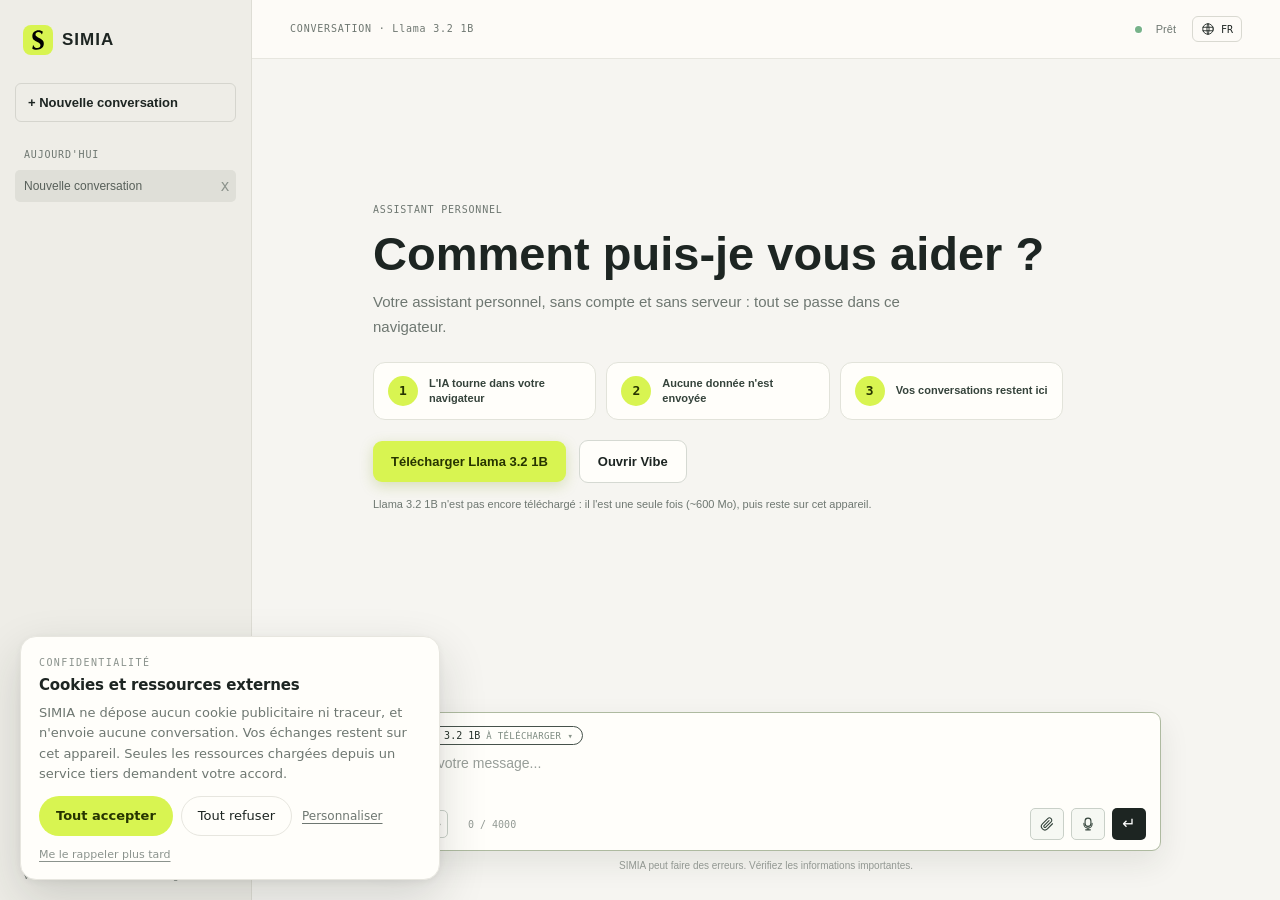
==== web/index.html @ 860f8cea "vibe : valider chaque etape, et un editeur qui remplit son volet - pastille Etapes dans la boite de " ====
<!doctype html>
<html lang="fr">
<head>
  <meta charset="utf-8">
  <meta name="viewport" content="width=device-width, initial-scale=1">
  <meta http-equiv="Content-Security-Policy" content="default-src 'self'; script-src 'self' blob: 'nonce-simiapreview' https://unpkg.com https://esm.run https://cdn.jsdelivr.net 'wasm-unsafe-eval'; style-src 'self' 'unsafe-inline' https://fonts.googleapis.com; font-src https://fonts.gstatic.com; img-src 'self' data: blob:; media-src 'self' blob: https:; connect-src 'self' data: blob: https://unpkg.com https://esm.run https://cdn.jsdelivr.net https://raw.githubusercontent.com https://huggingface.co https://*.huggingface.co https://*.hf.co https://*.xethub.hf.co https://api.github.com; worker-src 'self' blob: https://cdn.jsdelivr.net; object-src 'none'; base-uri 'self'; form-action 'self'">
  <meta name="theme-color" content="#f6f5f1">
  <title>SIMIA — assistant IA local, privé et hors ligne</title>
  <meta name="description" content="SIMIA est un assistant IA local-first : discutez avec de vrais modèles de langage, analysez des documents et générez des images sans compte ni serveur. Fonctionne dans le navigateur et en application de bureau pour Windows, macOS et Linux.">
  <meta name="keywords" content="assistant IA local, IA hors ligne, IA privée, chatbot sans compte, IA dans le navigateur, WebGPU, WebLLM, llama.cpp, stable-diffusion.cpp, génération d'images locale, assistant IA français, SIMIA, Zigmoon">
  <meta name="author" content="Zigmoon">
  <meta name="application-name" content="SIMIA">
  <meta name="robots" content="index, follow, max-image-preview:large, max-snippet:-1">
  <meta name="googlebot" content="index, follow">
  <link rel="canonical" href="https://app.zigmoon.com/SIMIA/app/">
  <link rel="alternate" hreflang="fr" href="https://app.zigmoon.com/SIMIA/app/">
  <link rel="alternate" hreflang="en" href="https://app.zigmoon.com/SIMIA/app/">
  <link rel="alternate" hreflang="es" href="https://app.zigmoon.com/SIMIA/app/">
  <link rel="alternate" hreflang="ja" href="https://app.zigmoon.com/SIMIA/app/">
  <link rel="alternate" hreflang="x-default" href="https://app.zigmoon.com/SIMIA/app/">
  <meta property="og:type" content="website">
  <meta property="og:locale" content="fr_FR">
  <meta property="og:locale:alternate" content="en_US">
  <meta property="og:title" content="SIMIA — assistant IA local, privé et hors ligne">
  <meta property="og:description" content="Discutez avec de vrais modèles de langage, analysez vos documents et générez des images sans compte ni serveur. Dans le navigateur ou en application de bureau Windows, macOS et Linux.">
  <meta property="og:url" content="https://app.zigmoon.com/SIMIA/app/">
  <meta property="og:site_name" content="SIMIA by Zigmoon">
  <meta property="og:image" content="https://app.zigmoon.com/SIMIA/app/icons/icon-512.png">
  <meta property="og:image:type" content="image/png">
  <meta property="og:image:width" content="512">
  <meta property="og:image:height" content="512">
  <meta property="og:image:alt" content="Logo SIMIA, assistant IA local-first">
  <meta name="twitter:card" content="summary">
  <meta name="twitter:image" content="https://app.zigmoon.com/SIMIA/app/icons/icon-512.png">
  <meta name="twitter:title" content="SIMIA — assistant IA local, privé et hors ligne">
  <meta name="twitter:description" content="Assistant IA local-first : conversations, documents et images générées sur votre machine, sans compte ni serveur.">
  <link rel="manifest" href="manifest.webmanifest">
  <link rel="icon" href="icon.svg" type="image/svg+xml">
  <link rel="icon" href="icons/icon-192.png" type="image/png" sizes="192x192">
  <link rel="apple-touch-icon" href="icons/apple-touch-icon-180.png">
  <meta name="apple-mobile-web-app-capable" content="yes">
  <meta name="apple-mobile-web-app-title" content="SIMIA">
  <meta name="apple-mobile-web-app-status-bar-style" content="default">
  <meta name="mobile-web-app-capable" content="yes">
  <link rel="stylesheet" href="styles.css">
  <!-- Polices d'affichage : service tiers, donc derriere le consentement. Sans
       accord, le repli systeme prend le relais et rien ne casse. -->
  <link rel="stylesheet" data-consent-href="https://fonts.googleapis.com/css2?family=DM+Mono:wght@400;500&family=Manrope:wght@400;500;600;700;800&display=swap">
  <link rel="preconnect" data-consent-preconnect="https://fonts.googleapis.com">
  <link rel="preconnect" data-consent-preconnect="https://fonts.gstatic.com">
  <script defer src="cookies.js"></script>
  <!-- Visionneuse de fichiers 3D : chargee uniquement si les ressources
       externes sont acceptees. -->
  <script type="module" data-consent-src="https://unpkg.com/@google/model-viewer/dist/model-viewer.min.js" referrerpolicy="no-referrer"></script>
  <script type="application/ld+json">
  {
    "@context": "https://schema.org",
    "@type": "SoftwareApplication",
    "name": "SIMIA",
    "alternateName": "SIMIA par Zigmoon",
    "url": "https://app.zigmoon.com/SIMIA/app/",
    "applicationCategory": "UtilitiesApplication",
    "applicationSubCategory": "Assistant IA local-first",
    "operatingSystem": ["Web", "Windows 10", "Windows 11", "macOS 12+", "Linux x86_64"],
    "browserRequirements": "Chrome ou Edge avec WebGPU pour la version web",
    "softwareVersion": "1.0",
    "description": "Assistant IA local-first : les modèles de langage, l'analyse de documents et la génération d'images s'exécutent sur la machine de l'utilisateur, sans compte, sans serveur et sans télémétrie.",
    "inLanguage": ["fr", "en", "es", "ja"],
    "isAccessibleForFree": true,
    "offers": { "@type": "Offer", "price": "0", "priceCurrency": "EUR" },
    "featureList": [
      "Conversations avec des modèles de langage exécutés en local",
      "Analyse de documents PDF, Word, OpenDocument et texte",
      "Génération d'images locale avec Stable Diffusion",
      "Vibe (atelier de code) avec exécution JavaScript et Python",
      "Recherche web assistée et dictée vocale",
      "Export et import des conversations en JSON"
    ],
    "author": { "@type": "Organization", "name": "Zigmoon", "url": "https://zigmoon.com" },
    "publisher": { "@type": "Organization", "name": "Zigmoon", "url": "https://zigmoon.com" },
    "downloadUrl": "https://github.com/zigmoon/SIMIA/releases/latest",
    "sameAs": ["https://github.com/zigmoon/SIMIA"]
  }
  </script>
</head>
<body>
  <noscript>
    <div style="max-width:720px;margin:0 auto;padding:40px 20px;font-family:system-ui,sans-serif;line-height:1.6;color:#1d2522">
      <h1>SIMIA — assistant IA local, privé et hors ligne</h1>
      <p>
        SIMIA est un espace de travail IA <strong>local-first</strong> : les modèles de langage,
        l'analyse de documents et la génération d'images s'exécutent sur votre machine.
        Aucun compte, aucun serveur, aucune télémétrie. JavaScript est nécessaire pour
        utiliser l'application.
      </p>
      <h2>Ce que SIMIA sait faire</h2>
      <ul>
        <li>Conversations avec des modèles de langage exécutés en local</li>
        <li>Analyse de documents PDF, Word, OpenDocument, CSV et texte</li>
        <li>Génération d'images locale avec Stable Diffusion</li>
        <li>Vibe, l'atelier de code, avec exécution JavaScript et Python</li>
        <li>Recherche web assistée et dictée vocale</li>
        <li>Export et import des conversations au format JSON</li>
      </ul>
      <h2>Deux versions</h2>
      <ul>
        <li><strong>Version web</strong> : dans le navigateur (Chrome ou Edge avec WebGPU), modèles jusqu'à 1,9 Go.</li>
        <li><strong>Version desktop</strong> : Windows, macOS et Linux, catalogue complet jusqu'à 9,7 Go et génération d'images 1024 px.</li>
      </ul>
      <p>
        <a href="https://app.zigmoon.com/SIMIA/">Télécharger l'application de bureau</a> ·
        <a href="https://github.com/zigmoon/SIMIA">Code source sur GitHub</a> ·
        <a href="https://github.com/zigmoon/SIMIA/releases">Versions publiées</a>
      </p>
    </div>
  </noscript>
  <div class="app-shell">
    <aside class="sidebar" aria-label="Navigation principale">
      <div class="brand"><span class="brand-mark"><img src="simia-logo.svg" alt=""></span><span>SIMIA</span></div>
      <button class="new-chat" id="new-chat" type="button" data-i18n="newChat">+ Nouvelle conversation</button>
      <button class="install-app" id="install-app" type="button" hidden>
        <svg viewBox="0 0 24 24" aria-hidden="true" focusable="false" fill="none" stroke="currentColor" stroke-width="2" stroke-linecap="round" stroke-linejoin="round"><path d="M12 4v10"/><path d="m8 11 4 4 4-4"/><path d="M5 19h14"/></svg>
        <span id="install-app-label">Installer SIMIA</span>
      </button>
      <nav class="history" aria-label="Conversations">
        <p class="section-label" data-i18n="today">TODAY</p>
        <div id="conversation-list"></div>
      </nav>
      <div class="sidebar-bottom">
        <div class="sidebar-actions">
          <button class="settings-button" id="sidebar-code" type="button" title="Vibe — votre atelier de code : écrire, exécuter et prévisualiser">Vibe</button>
          <button class="settings-button" id="info-toggle" type="button">Information</button>
          <button class="settings-button" id="export-toggle" type="button">Exporter / Importer</button>
          <button class="settings-button" id="purge-toggle" type="button">Purger</button>
          <button class="settings-button" id="settings-toggle" type="button" data-i18n="settings">Paramètres</button>
        </div>
        <div class="privacy-links"><button class="legal-sidebar" id="legal-toggle" type="button">Mentions légales et confidentialité</button><button class="legal-sidebar" type="button" data-zigmoon-cookies-open>Cookies</button></div>
        <p class="local-note" data-i18n="localNote">Vos données restent dans ce navigateur.</p>
      </div>
    </aside>

    <main class="workspace">
      <header class="topbar">
        <div class="topbar-context">
          <button class="back-button" id="home-button" type="button" aria-label="Back to home" title="Back to home" hidden>&larr;</button>
          <p class="eyebrow" id="mode-label">ASSISTANT HORS LIGNE</p>
          <button class="engine-chip" id="image-engine" type="button" hidden></button>
        </div>
        <div class="top-actions">
          <div class="code-mode-switch" id="code-mode-switch" role="tablist" aria-label="Vibe et conversation" hidden>
            <button type="button" role="tab" data-code-focus="code" aria-selected="true">Code</button>
            <button type="button" role="tab" data-code-focus="chat" aria-selected="false">Chat</button>
          </div>
          <span class="status" id="engine-status"><i></i> Prêt</span>
          <div class="app-menu-wrap" id="app-menu-wrap">
            <button class="app-menu-button" id="app-menu-toggle" type="button" aria-haspopup="menu" aria-expanded="false" aria-label="Menu">
              <svg class="app-menu-icon" viewBox="0 0 24 24" aria-hidden="true" focusable="false"><path d="M4 7h16M4 12h16M4 17h16"></path></svg>
            </button>
            <div class="app-menu" id="app-menu" role="menu" hidden>
              <button type="button" role="menuitem" id="app-menu-code">Vibe</button>
              <button type="button" role="menuitem" id="app-menu-settings">Paramètres</button>
        <button type="button" role="menuitem" id="app-menu-install" hidden>Installer SIMIA</button>
              <button type="button" role="menuitem" id="app-menu-info">Information</button>
              <button type="button" role="menuitem" id="app-menu-export">Exporter / Importer</button>
              <button type="button" role="menuitem" id="app-menu-legal">Mentions légales et confidentialité</button>
              <button type="button" role="menuitem" id="app-menu-purge" class="app-menu-danger">Purger</button>
            </div>
          </div>
          <div class="language-menu-wrap" id="language-menu-wrap">
            <button class="language-button" id="language-toggle" type="button" aria-haspopup="menu" aria-expanded="false" aria-label="Changer de langue">
              <svg class="language-globe" viewBox="0 0 24 24" aria-hidden="true" focusable="false"><circle cx="12" cy="12" r="9"></circle><path d="M3.2 9h17.6M3.2 15h17.6"></path><path d="M12 3c2.6 3 2.6 15 0 18M12 3c-2.6 3-2.6 15 0 18"></path></svg>
              <span id="language-current">FR</span>
            </button>
            <div class="language-menu" id="language-menu" role="menu" hidden>
              <button type="button" role="menuitemradio" aria-checked="false" data-language="fr">Français</button>
              <button type="button" role="menuitemradio" aria-checked="false" data-language="en">English</button>
              <button type="button" role="menuitemradio" aria-checked="false" data-language="es">Español</button>
              <button type="button" role="menuitemradio" aria-checked="false" data-language="ja">日本語</button>
            </div>
          </div>
        </div>
      </header>

            <section class="code-pane" id="code-pane" aria-label="Vibe">
        <div class="code-pane-head">
          <button type="button" class="code-tool" id="code-tree-toggle" aria-pressed="true" aria-label="Arborescence du projet" title="Arborescence du projet"><svg viewBox="0 0 24 24" aria-hidden="true" focusable="false"><path d="M4 6h6M4 12h10M4 18h7"/></svg></button>
          <div class="code-tabs" id="code-tabs" role="tablist" aria-label="Fichiers ouverts"></div>
          <div class="code-pane-tools">
            <button type="button" class="code-tool" id="code-quick-open" aria-label="Rechercher un fichier" title="Rechercher un fichier (Ctrl+P)"><svg viewBox="0 0 24 24" aria-hidden="true" focusable="false"><circle cx="11" cy="11" r="6.2"/><path d="m15.6 15.6 3.9 3.9"/></svg></button>
            <button type="button" class="code-tool" id="code-import-files" aria-label="Importer des fichiers" title="Importer des fichiers"><svg viewBox="0 0 24 24" aria-hidden="true" focusable="false"><path d="M12 3v10"/><path d="m8 9 4 4 4-4"/><path d="M4 17v2a1 1 0 0 0 1 1h14a1 1 0 0 0 1-1v-2"/></svg></button>
            <button type="button" class="code-tool" id="code-open-folder" aria-label="Importer un dossier complet" title="Importer un dossier complet"><svg viewBox="0 0 24 24" aria-hidden="true" focusable="false"><path d="M3 7.5A1.5 1.5 0 0 1 4.5 6h4l2 2h9A1.5 1.5 0 0 1 21 9.5v8A1.5 1.5 0 0 1 19.5 19h-15A1.5 1.5 0 0 1 3 17.5Z"/><path d="M12 11v5"/><path d="M9.5 13.5h5"/></svg></button>
            <button type="button" class="code-tool" id="code-export" aria-label="Exporter le projet (ZIP)" title="Exporter le projet (ZIP)"><svg viewBox="0 0 24 24" aria-hidden="true" focusable="false"><path d="M12 15V4"/><path d="m8 8 4-4 4 4"/><path d="M4 15v4a1 1 0 0 0 1 1h14a1 1 0 0 0 1-1v-4"/></svg></button>
            <div class="code-new-wrap" id="code-new-wrap">
              <button type="button" class="code-tool" id="code-new" aria-haspopup="menu" aria-expanded="false" aria-label="Nouveau fichier" title="Nouveau fichier">+</button>
              <div class="code-new-menu" id="code-new-menu" role="menu" hidden>
                <button type="button" role="menuitem" data-code-new="javascript">JavaScript</button>
                <button type="button" role="menuitem" data-code-new="python">Python</button>
                <button type="button" role="menuitem" data-code-new="html">HTML</button>
                <button type="button" role="menuitem" data-code-new="css">CSS</button>
                <button type="button" role="menuitem" data-code-new="json">JSON</button>
                <button type="button" role="menuitem" data-code-new="markdown">Markdown</button>
                <button type="button" role="menuitem" data-code-new="text">Texte</button>
              </div>
            </div>
            <button type="button" class="code-tool" id="code-preview-toggle" aria-label="Aperçu du fichier" title="Aperçu du fichier" aria-pressed="false"><svg viewBox="0 0 24 24" aria-hidden="true" focusable="false"><rect x="4" y="5" width="16" height="14" rx="1.6"/><path d="M10 9.4 15 12l-5 2.6Z" fill="currentColor" stroke="none"/></svg></button>
            <button type="button" class="code-tool code-tool-close" id="code-close" aria-label="Fermer Vibe" title="Fermer Vibe">✕</button>
          </div>
        </div>
        <div class="code-body" id="code-body" data-tree="shown">
          <aside class="code-tree" id="code-tree" aria-label="Fichiers du projet">
            <div class="code-tree-head">
              <span class="code-tree-title" id="code-tree-title">PROJET</span>
              <span class="code-tree-count" id="code-tree-count">0</span>
              <span class="code-tree-actions">
                <button type="button" id="code-tree-new-file" aria-label="Nouveau fichier" title="Nouveau fichier"><svg viewBox="0 0 24 24" aria-hidden="true" focusable="false"><path d="M12 5v14M5 12h14"/></svg></button>
                <button type="button" id="code-tree-new-folder" aria-label="Nouveau dossier" title="Nouveau dossier"><svg viewBox="0 0 24 24" aria-hidden="true" focusable="false"><path d="M3 7.5A1.5 1.5 0 0 1 4.5 6h4l2 2h9A1.5 1.5 0 0 1 21 9.5v8A1.5 1.5 0 0 1 19.5 19h-15A1.5 1.5 0 0 1 3 17.5Z"/><path d="M12 11v5M9.5 13.5h5"/></svg></button>
                <button type="button" id="code-tree-clear" aria-label="Vider le projet" title="Vider le projet" hidden><svg viewBox="0 0 24 24" aria-hidden="true" focusable="false"><path d="M4 7h16"/><path d="M9.5 7V5.4A1.4 1.4 0 0 1 10.9 4h2.2A1.4 1.4 0 0 1 14.5 5.4V7"/><path d="M6.4 7l.8 11.6A1.5 1.5 0 0 0 8.7 20h6.6a1.5 1.5 0 0 0 1.5-1.4L17.6 7"/><path d="M10.4 11v5M13.6 11v5"/></svg></button>
              </span>
            </div>
            <div class="code-tree-list" id="code-tree-list" role="tree"></div>
            <div class="code-tree-foot">
              <button type="button" class="code-write-back" id="code-write-back" hidden>Enregistrer sur le disque</button>
            </div>
          </aside>
          <div class="code-main">
            <div class="code-editor-wrap">
              <div class="code-gutter" id="code-gutter" aria-hidden="true">1</div>
              <div class="code-editor">
                <pre class="code-highlight" id="code-highlight" aria-hidden="true"></pre>
                <textarea class="code-input" id="code-input" spellcheck="false" autocapitalize="off" autocomplete="off" autocorrect="off" wrap="off" aria-label="Éditeur de code"></textarea>
                <div class="code-binary" id="code-binary" hidden></div>
              </div>
            </div>
            <div class="code-preview" id="code-preview" hidden>
              <div class="code-preview-head">
                <span class="code-preview-title" id="code-preview-title">Aperçu</span>
                <div class="code-preview-tools">
                  <span class="code-preview-widths">
                    <button type="button" data-preview-width="full" aria-pressed="true" title="Pleine largeur"><svg viewBox="0 0 24 24" aria-hidden="true" focusable="false"><rect x="3" y="6" width="18" height="12" rx="1.6"/></svg></button>
                    <button type="button" data-preview-width="tablet" aria-pressed="false" title="Tablette"><svg viewBox="0 0 24 24" aria-hidden="true" focusable="false"><rect x="6" y="4" width="12" height="16" rx="1.6"/></svg></button>
                    <button type="button" data-preview-width="phone" aria-pressed="false" title="Téléphone"><svg viewBox="0 0 24 24" aria-hidden="true" focusable="false"><rect x="8" y="3" width="8" height="18" rx="1.8"/></svg></button>
                  </span>
                  <button type="button" id="code-preview-refresh" title="Recharger l'aperçu" aria-label="Recharger l'aperçu">↻</button>
                  <button type="button" id="code-preview-open" title="Ouvrir dans un onglet" aria-label="Ouvrir dans un onglet">↗</button>
                  <button type="button" id="code-preview-close" title="Fermer l'aperçu" aria-label="Fermer l'aperçu">✕</button>
                </div>
              </div>
              <div class="code-preview-stage" id="code-preview-stage" data-width="full">
                <iframe id="code-preview-frame" sandbox="allow-scripts allow-forms allow-modals allow-popups" title="Aperçu du fichier"></iframe>
              </div>
              <div class="code-preview-log-wrap" id="code-preview-log-wrap" hidden>
                <div class="code-preview-log-head"><span>Console</span><button type="button" id="code-preview-log-clear">Effacer</button></div>
                <pre id="code-preview-log"></pre>
              </div>
              <p class="code-preview-note" id="code-preview-note"></p>
            </div>
            <div class="code-quick" id="code-quick" hidden>
              <div class="code-quick-box" role="dialog" aria-label="Rechercher un fichier">
                <input id="code-quick-input" type="text" autocomplete="off" spellcheck="false" placeholder="Rechercher un fichier…" aria-label="Rechercher un fichier">
                <div class="code-quick-list" id="code-quick-list" role="listbox"></div>
              </div>
            </div>
          </div>
        </div>
        <input id="code-file-input" type="file" multiple hidden accept=".js,.mjs,.cjs,.jsx,.ts,.tsx,.py,.html,.htm,.css,.scss,.less,.sass,.json,.md,.markdown,.txt,.sql,.sh,.bash,.ps1,.yml,.yaml,.xml,.svg,.vue,.svelte,.astro,.toml,.env,.zip,.png,.jpg,.jpeg,.gif,.webp,.avif,.ico,.woff,.woff2,.ttf,.otf,.mp4,.webm,.mp3,.wav,.pdf,text/*,application/json,image/*">
        <input id="code-folder-input" type="file" webkitdirectory directory multiple hidden>
        <div class="code-output" id="code-output" hidden>
          <div class="code-output-head">
            <span class="code-output-title" id="code-output-title">Sortie</span>
            <div class="code-output-tools">
              <span class="code-output-state" id="code-output-state" role="status" aria-live="polite"></span>
              <button type="button" class="code-output-clear" id="code-output-chat" hidden>Envoyer au chat</button>
              <button type="button" class="code-output-clear" id="code-output-stop" hidden>Arrêter</button>
              <button type="button" class="code-output-clear" id="code-output-clear">Effacer</button>
            </div>
          </div>
          <pre class="code-output-body" id="code-output-body"></pre>
        </div>
        <div class="code-pane-foot">
          <div class="code-model-hint" id="code-model-hint" hidden>
            <span id="code-model-hint-text"></span>
            <button type="button" id="code-model-hint-action"></button>
          </div>
          <div class="code-actions-bar">
            <button type="button" class="code-action" data-code-action="run" id="code-run">▶ Exécuter</button>
            <button type="button" class="code-action" data-code-action="explain">Expliquer</button>
            <button type="button" class="code-action" data-code-action="fix">Corriger</button>
            <button type="button" class="code-action" data-code-action="improve">Optimiser</button>
            <button type="button" class="code-action" data-code-action="tests">Tests</button>
          </div>
          <div class="code-foot-right">
            <span class="code-save-state" id="code-save-state"></span>
            <select class="code-lang" id="code-lang" aria-label="Type de fichier"></select>
            <span class="code-meta" id="code-meta" aria-live="polite"></span>
          </div>
        </div>
      </section>
      <div class="workspace-split" id="workspace-split" role="separator" aria-orientation="vertical" aria-label="Ajuster la largeur du code et de la conversation" title="Glissez pour ajuster · double-clic pour réinitialiser" tabindex="0" hidden></div>
      <section class="chat" id="chat" aria-live="polite">
        <div class="welcome" id="welcome">
          <p class="eyebrow" data-i18n="personalAssistant">ASSISTANT PERSONNEL</p>
          <h2 id="welcome-title">Comment puis-je vous aider&nbsp;?</h2>
          <p id="welcome-copy">Votre assistant personnel, sans compte et sans serveur : tout se passe dans ce navigateur.</p>
          <ol class="welcome-steps" aria-label="Les trois points clés de SIMIA">
            <li><b>1</b><span>L'IA tourne dans votre navigateur</span></li>
            <li><b>2</b><span>Aucune donnée n'est envoyée</span></li>
            <li><b>3</b><span>Vos conversations restent ici</span></li>
          </ol>
          <div class="welcome-start">
            <button class="home-model-button" id="home-model-button" type="button">Choisir un modèle pour commencer</button>
            <button class="home-model-button secondary" id="home-code-button" type="button">Ouvrir Vibe</button>
            <p id="welcome-setup">Le modèle se télécharge une fois, puis reste sur cet appareil.</p>
          </div>
        </div>
      </section>

      <section class="composer-wrap">
                <div class="document-tools" id="document-tools" hidden>
          <div class="document-tools-head">
            <p class="document-tools-title" id="document-tools-title">DOCUMENTS</p>
            <span class="document-tools-status" id="document-tools-status" role="status" aria-live="polite"></span>
          </div>
          <div class="document-tools-actions">
            <button type="button" class="document-action" id="document-summary">Résumer les documents</button>
            <button type="button" class="agent-toggle" id="document-semantic" aria-pressed="false">Recherche sémantique</button>
            <button type="button" class="agent-toggle" id="document-export">Texte extrait</button>
          </div>
        </div>
        <form class="composer" id="composer">
          <div class="composer-context" id="composer-context">
            <div class="composer-model-wrap" id="composer-model-wrap">
              <button type="button" class="composer-chip composer-model" id="composer-model" aria-haspopup="menu" aria-expanded="false">
                <span class="composer-model-dot" id="composer-model-dot" aria-hidden="true"></span>
                <span class="composer-model-name" id="composer-model-name">Choisir un modèle</span>
                <span class="composer-model-state" id="composer-model-state"></span>
                <span class="composer-chip-caret" aria-hidden="true">▾</span>
              </button>
              <div class="composer-model-menu" id="composer-model-menu" role="menu" hidden></div>
            </div>
            <div class="composer-code-wrap">
              <button type="button" class="composer-chip composer-code-context" id="composer-code-context" aria-haspopup="menu" aria-expanded="false" hidden>
                <span class="composer-code-glyph" aria-hidden="true">›_</span>
                <span id="composer-code-context-name">fichier actif</span>
                <span class="composer-chip-caret" aria-hidden="true">▾</span>
              </button>
              <div class="composer-code-menu" id="composer-code-menu" role="menu" hidden></div>
            </div>
            <button type="button" class="composer-chip composer-steps" id="composer-steps" aria-pressed="true" hidden>
              <span class="composer-steps-dot" aria-hidden="true"></span>
              <span id="composer-steps-name">Étapes</span>
            </button>
          </div>
          <textarea id="prompt" rows="1" maxlength="4000" placeholder="Écrivez votre message..." aria-label="Votre message"></textarea>
          <input id="attachment-input" type="file" multiple hidden accept=".txt,.md,.markdown,.csv,.tsv,.json,.html,.htm,.css,.js,.mjs,.ts,.py,.xml,.yml,.yaml,.log,.rtf,.pdf,.docx,.xlsx,.xlsm,.pptx,.odt,.ods,.odp,.epub,.tex,.png,.jpg,.jpeg,.webp,.gif,.avif,.webm,.mp4,.glb,text/*,application/json,application/rtf,text/rtf,application/pdf,application/vnd.openxmlformats-officedocument.wordprocessingml.document,application/vnd.openxmlformats-officedocument.spreadsheetml.sheet,application/vnd.openxmlformats-officedocument.presentationml.presentation,application/vnd.oasis.opendocument.text,application/vnd.oasis.opendocument.spreadsheet,application/vnd.oasis.opendocument.presentation,application/epub+zip,image/*,video/*,model/gltf-binary">
          <div class="attachment-tray" id="attachment-tray" aria-live="polite" hidden></div>
          <div class="composer-footer">
            <div class="composer-tools">
              <button type="button" class="icon-button" id="clear-chat" aria-label="Clear conversation" title="Clear conversation"><svg class="icon-cross" viewBox="0 0 24 24" aria-hidden="true" focusable="false"><path d="M7 7l10 10M17 7L7 17"></path></svg></button>
              <button type="button" class="agent-toggle agent-nav-toggle" id="agent-toggle" aria-pressed="false" aria-label="Agent web" title="Agent web"><svg viewBox="0 0 24 24" aria-hidden="true" focusable="false"><circle cx="12" cy="12" r="8.4"></circle><path d="M3.6 12h16.8"></path><path d="M12 3.6c2.5 2.4 3.9 5.2 3.9 8.4s-1.4 6-3.9 8.4c-2.5-2.4-3.9-5.2-3.9-8.4s1.4-6 3.9-8.4Z"></path></svg></button>
              <button type="button" class="agent-toggle image-toggle" id="image-toggle" aria-pressed="false" hidden>Image</button>
              <span class="voice-status" id="voice-status" role="status" aria-live="polite"></span>
              <span id="char-count">0 / 4000</span>
            </div>
            <div class="composer-actions">
              <button type="button" class="voice-button attach-button" id="attach-button" aria-label="Attach files" title="Attach files"><svg viewBox="0 0 24 24" aria-hidden="true" focusable="false"><path d="m21.4 11.6-8.7 8.7a6 6 0 0 1-8.5-8.5l9.1-9.1a4 4 0 0 1 5.7 5.7l-9.2 9.1a2 2 0 0 1-2.8-2.8l8.5-8.5"></path></svg></button>
              <button type="button" class="voice-button" id="voice-toggle" aria-label="Start voice input" title="Start voice input"><svg viewBox="0 0 24 24" aria-hidden="true" focusable="false"><rect x="7" y="2" width="10" height="14" rx="5"></rect><path d="M5 11v1a7 7 0 0 0 14 0v-1M12 19v3M8 22h8"></path></svg></button>
              <button type="submit" class="send-button" id="send-button" aria-label="Envoyer" title="Envoyer"><span class="send-glyph" aria-hidden="true">↵</span></button>
            </div>
          </div>
        </form>
        <p class="disclaimer" id="disclaimer">SIMIA can make mistakes. Verify important information.</p>
      </section>
<div class="settings-backdrop" id="settings-backdrop" hidden></div>
        <div class="settings-panel" id="settings-panel" role="dialog" aria-labelledby="settings-heading" hidden>
          <div class="settings-header">
            <div class="settings-head-text">
              <p class="eyebrow" id="settings-heading">PARAMÈTRES</p>
              <p class="settings-sub" id="settings-sub">Réglages conservés sur cet appareil.</p>
            </div>
            <button class="icon-button" id="settings-close" type="button" aria-label="Fermer les paramètres" title="Fermer les paramètres"><svg class="icon-cross" viewBox="0 0 24 24" aria-hidden="true" focusable="false"><path d="M7 7l10 10M17 7L7 17"></path></svg></button>
          </div>

          <div class="settings-tabs" id="settings-tabs" role="tablist" aria-label="Sections des paramètres">
            <button class="settings-tab is-active" id="settings-sec-model" type="button" role="tab" aria-controls="settings-panel-model" aria-selected="true" data-settings-tab="model">Modèle</button>
            <button class="settings-tab" id="settings-sec-reply" type="button" role="tab" aria-controls="settings-panel-reply" aria-selected="false" tabindex="-1" data-settings-tab="reply">Réponses</button>
            <button class="settings-tab" id="settings-sec-composer" type="button" role="tab" aria-controls="settings-panel-composer" aria-selected="false" tabindex="-1" data-settings-tab="composer">Saisie</button>
            <button class="settings-tab" id="settings-sec-code" type="button" role="tab" aria-controls="settings-panel-code" aria-selected="false" tabindex="-1" data-settings-tab="code">Vibe</button>
            <button class="settings-tab" id="settings-sec-data" type="button" role="tab" aria-controls="settings-panel-data" aria-selected="false" tabindex="-1" data-settings-tab="data">Historique et données</button>
          </div>

          <div class="settings-body">
            <section class="settings-section" id="settings-panel-model" role="tabpanel" aria-labelledby="settings-sec-model" data-settings-panel="model">
              <div class="setting-row setting-row-stack">
                <div class="setting-text">
                  <span class="setting-name" data-i18n="chooseModel">Modèle de langage</span>
                  <span class="setting-hint" id="settings-model-hint">Celui qui répond dans cette conversation.</span>
                </div>
                <button class="model-picker" id="model-picker" type="button" aria-haspopup="dialog">
                  <span id="model-picker-name">Llama 3.2 1B</span><span id="model-picker-meta">Généraliste · ~600 MB</span>
                </button>
                <select id="model-select" aria-label="Choisir un modèle local" hidden></select>
                <p class="setting-note" id="model-info">A compact model recommended to get started.</p>
              </div>
              <div class="setting-row">
                <div class="setting-text">
                  <span class="setting-name" id="auto-load-model-label">Charger le modèle au lancement</span>
                  <span class="setting-hint" id="settings-autoload-hint">Le modèle en cache est chargé dès l'ouverture, sans clic.</span>
                </div>
                <label class="switch"><input id="auto-load-model" type="checkbox"><span class="switch-track" aria-hidden="true"></span></label>
              </div>
              <div class="setting-row">
                <div class="setting-text">
                  <span class="setting-name" id="webllm-toggle-label">État du modèle</span>
                  <span class="setting-hint" id="settings-webllm-hint">Télécharge ou active le modèle sélectionné.</span>
                </div>
                <button id="webllm-toggle" type="button">Download model</button>
              </div>
              <div class="setting-row setting-row-stack">
                <div class="setting-text">
                  <span class="setting-name" id="assistant-name">Mon assistant</span>
                  <span class="setting-hint" id="settings-assistant-hint">Un nom et des consignes permanentes ajoutés à un modèle existant. Aucun entraînement, aucun téléchargement : vos consignes partent devant chaque conversation.</span>
                </div>
                <div class="setting-inline">
                  <span class="setting-badge" id="settings-assistant-state" hidden></span>
                  <button class="secondary-button" id="my-model-settings-toggle" type="button">Configurer</button>
                </div>
              </div>
              <div class="setting-row setting-row-stack" id="setting-image" hidden>
                <div class="setting-text">
                  <span class="setting-name" id="setting-image-label">Modèle d'image</span>
                  <span class="setting-hint" id="image-info">Génération d'images locale.</span>
                </div>
                <button class="model-picker" id="image-picker" type="button" aria-haspopup="dialog">
                  <span id="image-picker-name">SD-Turbo</span><span id="image-picker-meta">512 px · 4 pas</span>
                </button>
              </div>
              <p class="setting-note" id="download-info">The first download can take a few minutes. The model stays cached on this device.</p>
            </section>

            <section class="settings-section" id="settings-panel-reply" role="tabpanel" aria-labelledby="settings-sec-reply" data-settings-panel="reply" hidden>
              <div class="setting-row">
                <div class="setting-text">
                  <span class="setting-name" id="settings-stream-name">Écrire au fil de l'eau</span>
                  <span class="setting-hint" id="settings-stream-hint">Le texte apparaît pendant la génération. Coupé, la réponse arrive d'un bloc à la fin.</span>
                </div>
                <label class="switch"><input id="setting-stream" type="checkbox" checked><span class="switch-track" aria-hidden="true"></span></label>
              </div>
              <div class="setting-row">
                <div class="setting-text">
                  <span class="setting-name" id="settings-length-name">Longueur des réponses</span>
                  <span class="setting-hint" id="settings-length-hint">Une réponse courte évite les développements inutiles.</span>
                </div>
                <select id="setting-length" aria-labelledby="settings-length-name">
                  <option value="short">Courte</option>
                  <option value="normal" selected>Normale</option>
                  <option value="long">Longue</option>
                </select>
              </div>
              <div class="setting-row setting-row-stack">
                <div class="setting-text">
                  <span class="setting-name" id="settings-temp-name">Créativité <span class="setting-value" id="setting-temp-value">0,7</span></span>
                  <span class="setting-hint" id="settings-temp-hint">Basse, les réponses restent factuelles ; haute, elles sont plus variées.</span>
                </div>
                <input class="setting-range" id="setting-temperature" type="range" min="0.1" max="1.2" step="0.1" value="0.7" aria-labelledby="settings-temp-name">
              </div>
              <div class="setting-row setting-row-stack">
                <div class="setting-text">
                  <span class="setting-name" id="profile-label">À propos de moi (optionnel)</span>
                  <span class="setting-hint" id="settings-profile-hint">Prénom, langue, ton préféré : ajouté en discret au contexte de vos questions.</span>
                </div>
                <textarea id="profile-input" maxlength="600" rows="2" placeholder="Prénom, langue, ton préféré, contexte..."></textarea>
              </div>
            </section>

            <section class="settings-section" id="settings-panel-composer" role="tabpanel" aria-labelledby="settings-sec-composer" data-settings-panel="composer" hidden>
              <div class="setting-row">
                <div class="setting-text">
                  <span class="setting-name" id="settings-draft-name">Enregistrer le brouillon</span>
                  <span class="setting-hint" id="settings-draft-hint">Le texte en cours d'écriture revient après un rechargement accidentel.</span>
                </div>
                <label class="switch"><input id="setting-draft" type="checkbox" checked><span class="switch-track" aria-hidden="true"></span></label>
              </div>
              <div class="setting-row">
                <div class="setting-text">
                  <span class="setting-name" id="settings-enter-name">Entrée envoie le message</span>
                  <span class="setting-hint" id="settings-enter-hint">Coupé, Entrée ajoute une ligne et Ctrl+Entrée envoie.</span>
                </div>
                <label class="switch"><input id="setting-enter" type="checkbox" checked><span class="switch-track" aria-hidden="true"></span></label>
              </div>
            </section>

            <section class="settings-section" id="settings-panel-code" role="tabpanel" aria-labelledby="settings-sec-code" data-settings-panel="code" hidden>
              <div class="setting-row">
                <div class="setting-text">
                  <span class="setting-name" id="settings-code-save-name">Enregistrer automatiquement</span>
                  <span class="setting-hint" id="settings-code-save-hint">Une demi-seconde après la dernière frappe. Coupé, Ctrl+S enregistre.</span>
                </div>
                <label class="switch"><input id="setting-code-save" type="checkbox" checked><span class="switch-track" aria-hidden="true"></span></label>
              </div>
              <div class="setting-row">
                <div class="setting-text">
                  <span class="setting-name" id="settings-code-wrap-name">Retour à la ligne</span>
                  <span class="setting-hint" id="settings-code-wrap-hint">Les longues lignes reviennent à la ligne au lieu de défiler horizontalement.</span>
                </div>
                <label class="switch"><input id="setting-code-wrap" type="checkbox"><span class="switch-track" aria-hidden="true"></span></label>
              </div>
              <div class="setting-row">
                <div class="setting-text">
                  <span class="setting-name" id="settings-code-font-name">Taille du texte</span>
                  <span class="setting-hint" id="settings-code-font-hint">Éditeur de Vibe uniquement.</span>
                </div>
                <select id="setting-code-font" aria-labelledby="settings-code-font-name">
                  <option value="12">12 px</option>
                  <option value="13" selected>13 px</option>
                  <option value="15">15 px</option>
                  <option value="17">17 px</option>
                </select>
              </div>
              <div class="setting-row">
                <div class="setting-text">
                  <span class="setting-name" id="settings-code-preview-name">Aperçu automatique</span>
                  <span class="setting-hint" id="settings-code-preview-hint">Ouvre l'aperçu dès qu'un fichier HTML, CSS ou Markdown est ouvert.</span>
                </div>
                <label class="switch"><input id="setting-code-preview" type="checkbox" checked><span class="switch-track" aria-hidden="true"></span></label>
              </div>
            </section>

            <section class="settings-section" id="settings-panel-data" role="tabpanel" aria-labelledby="settings-sec-data" data-settings-panel="data" hidden>
              <div class="setting-row">
                <div class="setting-text">
                  <span class="setting-name" id="settings-history-name">Mémoriser l'historique</span>
                  <span class="setting-hint" id="settings-history-hint">Les conversations restent sur cet appareil. Coupé, seuls les réglages sont conservés.</span>
                </div>
                <label class="switch"><input id="setting-history" type="checkbox" checked><span class="switch-track" aria-hidden="true"></span></label>
              </div>
              <div class="setting-row">
                <div class="setting-text">
                  <span class="setting-name" id="settings-clearchat-name">Effacer cette conversation</span>
                  <span class="setting-hint" id="settings-clearchat-hint">Vide les messages de la conversation ouverte, sans toucher aux autres.</span>
                </div>
                <button class="secondary-button" id="settings-clear-chat" type="button">Effacer</button>
              </div>
              <div class="setting-row">
                <div class="setting-text">
                  <span class="setting-name" id="settings-export-name">Sauvegarde</span>
                  <span class="setting-hint" id="settings-export-hint">Exporter ou recharger réglages, conversations et documents indexés.</span>
                </div>
                <button class="secondary-button" id="settings-export" type="button">Exporter</button>
              </div>
              <div class="setting-row">
                <div class="setting-text">
                  <span class="setting-name" id="settings-purge-name">Tout purger</span>
                  <span class="setting-hint" id="settings-purge-hint">Supprime conversations, réglages, caches de modèles et documents.</span>
                </div>
                <button class="danger-button" id="settings-purge" type="button">Purger</button>
              </div>
            </section>
          </div>
          <div class="settings-foot">
            <span class="settings-device" id="settings-device"></span>
            <button class="secondary-button" id="settings-done" type="button">Terminé</button>
          </div>
        </div>
    </main>
  </div>
  <dialog class="legal-dialog" id="legal-dialog" aria-labelledby="legal-title">
    <div class="legal-header"><p class="eyebrow" id="legal-eyebrow">LOCAL-FIRST NOTICE</p><button class="icon-button" id="legal-close" type="button" aria-label="Close"><svg class="icon-cross" viewBox="0 0 24 24" aria-hidden="true" focusable="false"><path d="M7 7l10 10M17 7L7 17"></path></svg></button></div>
    <h2 id="legal-title">Legal & privacy</h2>
    <div id="legal-content"></div>
  </dialog>
  <dialog class="info-dialog" id="install-dialog" aria-labelledby="install-title">
    <div class="legal-header"><p class="eyebrow" id="install-eyebrow">INSTALLATION</p><button class="icon-button" id="install-close" type="button" aria-label="Fermer"><svg class="icon-cross" viewBox="0 0 24 24" aria-hidden="true" focusable="false"><path d="M7 7l10 10M17 7L7 17"></path></svg></button></div>
    <h2 id="install-title">Installer SIMIA</h2>
    <div id="install-content"></div>
  </dialog>
  <dialog class="info-dialog" id="info-dialog" aria-labelledby="info-title">
    <div class="legal-header"><p class="eyebrow" id="info-eyebrow">COMMENT ÇA MARCHE</p><button class="icon-button" id="info-close" type="button" aria-label="Fermer"><svg class="icon-cross" viewBox="0 0 24 24" aria-hidden="true" focusable="false"><path d="M7 7l10 10M17 7L7 17"></path></svg></button></div>
    <h2 id="info-title">Comment fonctionne SIMIA ?</h2>
    <div id="info-content"></div>
  </dialog>
  <dialog class="export-dialog" id="export-dialog" aria-labelledby="export-title">
    <div class="legal-header"><p class="eyebrow" id="export-eyebrow">SAUVEGARDE</p><button class="icon-button" id="export-close" type="button" aria-label="Fermer"><svg class="icon-cross" viewBox="0 0 24 24" aria-hidden="true" focusable="false"><path d="M7 7l10 10M17 7L7 17"></path></svg></button></div>
    <h2 id="export-title">Exporter</h2>
    <p id="export-copy">Choisissez les données à télécharger.</p>
    <p class="export-section" id="export-section-save">EXPORTER</p>
    <div class="export-actions">
      <button id="export-full" type="button">Sauvegarde complète</button>
      <button class="secondary-button" id="export-settings" type="button">Exporter les réglages</button>
      <button class="secondary-button" id="export-conversations" type="button">Exporter les conversations</button>
      <button class="secondary-button" id="export-markdown" type="button">Exporter en Markdown</button>
    </div>
    <p class="export-section" id="export-section-import">IMPORTER</p>
    <p class="export-hint" id="export-import-hint">Rechargez une sauvegarde SIMIA : réglages, conversations et documents indexés.</p>
    <div class="export-actions">
      <button class="secondary-button" id="import-backup" type="button">Importer une sauvegarde</button>
      <input id="import-file" type="file" accept="application/json,.json" hidden>
    </div>
  </dialog>
  <dialog class="model-library" id="model-library" aria-labelledby="model-library-title">
    <div class="model-library-header">
      <div><p class="eyebrow" id="model-library-eyebrow">BIBLIOTHÈQUE DE MODÈLES</p><h2 id="model-library-title">Choisissez un modèle</h2></div>
      <div class="model-library-actions"><button class="model-help-button" id="model-recommend" type="button">M'aider à choisir</button><button class="my-model-button" id="my-model-toggle" type="button">Mon assistant</button><button class="icon-button" id="model-library-close" type="button" aria-label="Fermer"><svg class="icon-cross" viewBox="0 0 24 24" aria-hidden="true" focusable="false"><path d="M7 7l10 10M17 7L7 17"></path></svg></button></div>
    </div>
    <p class="model-library-intro" id="model-library-intro">Choisissez selon votre usage. Vous pourrez télécharger le modèle sélectionné juste après.</p>
    <div class="model-filters" id="model-filters" role="tablist" aria-label="Filtrer les modèles"></div>
    <p class="model-summary" id="model-summary" aria-live="polite"></p>
    <div class="model-cards" id="model-cards"></div>
  </dialog>
  <dialog class="custom-model-dialog" id="custom-model-dialog" aria-labelledby="custom-model-title">
    <div class="legal-header"><p class="eyebrow" id="custom-model-eyebrow">MON ASSISTANT</p><button class="icon-button" id="custom-model-close" type="button" aria-label="Fermer"><svg class="icon-cross" viewBox="0 0 24 24" aria-hidden="true" focusable="false"><path d="M7 7l10 10M17 7L7 17"></path></svg></button></div>
    <h2 id="custom-model-title">Mon assistant personnalisé</h2>
    <p class="custom-model-intro" id="custom-model-intro">Un modèle personnel, c'est un nom et des consignes permanentes posés sur un modèle de base déjà existant. Aucun poids d'IA n'est téléchargé ni entraîné ici.</p>

    <div class="custom-step">
      <p class="custom-step-label" id="custom-model-step-name">ÉTAPE 1 · NOM</p>
      <input id="custom-model-name" maxlength="48" placeholder="Mon assistant juridique" aria-describedby="custom-model-name-hint">
      <p class="custom-hint" id="custom-model-name-hint">Le nom affiché dans SIMIA pour reconnaître ce modèle.</p>
    </div>

    <div class="custom-step">
      <p class="custom-step-label" id="custom-model-step-base">ÉTAPE 2 · MODÈLE DE BASE</p>
      <select id="custom-model-base" aria-describedby="custom-model-base-hint"></select>
      <p class="custom-hint" id="custom-model-base-hint">Le moteur qui réfléchit. Choisissez un modèle léger sur un petit appareil, ou un modèle « Documents » si vous interrogez des PDF.</p>
    </div>

    <div class="custom-step">
      <p class="custom-step-label" id="custom-model-step-instructions">ÉTAPE 3 · CONSIGNES PERMANENTES</p>
      <textarea id="custom-model-instructions" maxlength="4000" rows="6" placeholder="Ton, rôle, règles, format de réponse..." aria-describedby="custom-model-instructions-hint"></textarea>
      <p class="custom-hint" id="custom-model-instructions-hint">Ce que SIMIA doit toujours faire dans ce modèle. Ces consignes sont ajoutées à chaque conversation qui utilise ce modèle.</p>
      <div class="custom-examples" id="custom-model-examples"></div>
    </div>

    <div class="custom-preview">
      <p class="custom-step-label" id="custom-model-preview-label">APERÇU</p>
      <p class="custom-preview-body" id="custom-model-preview"></p>
    </div>

    <p class="custom-status" id="custom-model-status" role="status" aria-live="polite"></p>
    <div class="custom-model-actions">
      <button id="custom-model-save" type="button">Créer et utiliser</button>
      <button class="secondary-button" id="custom-model-disable" type="button">Revenir au modèle standard</button>
      <button class="secondary-button" id="custom-model-export" type="button">Exporter</button>
      <button class="secondary-button" id="custom-model-import" type="button">Importer</button>
      <button class="secondary-button" id="custom-model-delete" type="button">Supprimer</button>
    </div>
    <input id="custom-model-import-file" type="file" accept="application/json,.json" hidden>
  </dialog>
  <div class="drop-veil" id="drop-veil" hidden aria-hidden="true"><span id="drop-veil-label">Déposez les fichiers ici</span></div>
  <script type="module" src="app.js"></script>
</body>
</html>
---- web/styles.css ----
/* Les polices d'affichage sont declarees dans index.html derriere le
   consentement : un @import ici chargerait fonts.googleapis.com avant que la
   boite cookies ait pu demander quoi que ce soit. */

/* La page n'a pas de variante sombre : sans cette declaration, un telephone en
   mode nuit peut assombrir le fond tout seul et le theme-color ne correspond
   plus a ce qui est affiche. */
:root { color-scheme:light; --ink:#1d2522; --muted:#6e7771; --line:#e7e6df; --paper:#f6f5f1; --surface:#fffefa; --accent:#d8f451; --accent-ink:#263400; --user:#e4efe8; --sidebar:#eeede7; --scroll-thumb:rgba(29,37,34,.20); --scroll-thumb-hover:rgba(29,37,34,.38); --scroll-thumb-active:rgba(29,37,34,.52); }

/* Scrollbars fines et flottantes : piste invisible, pouce arrondi qui s'intensifie au survol. */
* { scrollbar-width: thin; scrollbar-color: var(--scroll-thumb) transparent; }
::-webkit-scrollbar { width:10px; height:10px; }
::-webkit-scrollbar-track { background:transparent; }
::-webkit-scrollbar-thumb { background-color:var(--scroll-thumb); border:3px solid transparent; border-radius:999px; background-clip:content-box; transition:background-color .18s ease; }
::-webkit-scrollbar-thumb:hover { background-color:var(--scroll-thumb-hover); }
::-webkit-scrollbar-thumb:active { background-color:var(--scroll-thumb-active); }
::-webkit-scrollbar-corner { background:transparent; }
/* Variante claire pour les surfaces sombres (blocs de code, avatars). */
.code-block,.avatar { --scroll-thumb:rgba(198,216,204,.26); --scroll-thumb-hover:rgba(198,216,204,.46); --scroll-thumb-active:rgba(198,216,204,.62); }
* { box-sizing:border-box; }
/* `hidden` est semantique : aucune regle d'affichage ne doit le neutraliser.
   Sans ce garde-fou, la regle `.agent-nav-toggle{display:grid}` rendait visible
   le bouton Agent web que le lanceur masque faute de relais PHP. */
[hidden] { display:none !important; }
html { overflow-x:hidden; }
body { margin:0; min-width:320px; min-height:100vh; overflow-x:hidden; background:var(--paper); color:var(--ink); font-family:Manrope,-apple-system,BlinkMacSystemFont,"Segoe UI",sans-serif; }
button, textarea { font:inherit; }
button { cursor:pointer; }
.app-shell { height:100dvh; min-height:0; display:grid; grid-template-columns:252px minmax(0, 1fr); overflow:hidden; }
.sidebar { background:var(--sidebar); padding:25px 15px 17px; display:flex; flex-direction:column; border-right:1px solid #deddd5; }
.brand { display:flex; align-items:center; gap:9px; font-weight:800; font-size:17px; letter-spacing:1px; padding:0 8px 28px; }
.brand-mark { width:30px; height:30px; display:grid; flex:none; place-items:center; border-radius:8px; background:var(--accent); overflow:hidden; }.brand-mark img{display:block;width:78%;height:78%;object-fit:contain}
.new-chat { width:100%; border:1px solid #d5d5ce; color:var(--ink); background:transparent; border-radius:6px; padding:11px 12px; text-align:left; font-size:13px; font-weight:700; transition:.18s ease; }
.new-chat:hover { background:var(--surface); border-color:#bfc2b7; transform:translateY(-1px); }
.history { padding:27px 0; overflow:auto; }
.section-label, .eyebrow { margin:0; font:500 10px/1.2 "DM Mono", monospace; letter-spacing:.08em; color:var(--muted); }
.section-label { padding:0 9px 9px; }
.history-later { padding-top:23px; }
.history-item { width:100%; border:0; background:transparent; color:#58605a; padding:9px; border-radius:5px; text-align:left; font-size:12px; overflow:hidden; text-overflow:ellipsis; white-space:nowrap; }
.history-item:hover, .history-item.active { color:var(--ink); background:#dfdfd8; }
.history-row{display:grid;grid-template-columns:minmax(0,1fr) 22px;align-items:center;border-radius:5px}.history-row:hover,.history-row.active{background:#dfdfd8}.history-row .history-item{width:auto}.history-row .history-item:hover,.history-row.active .history-item{background:transparent}.history-delete{width:22px;height:28px;padding:0;border:0;border-radius:4px;background:transparent;color:#8c938c;font:400 15px/1 "DM Mono",monospace}.history-delete:hover{background:#cad3c7;color:#883d34}
.sidebar-bottom { margin-top:auto; padding:10px 8px 0; }
.sidebar-actions{display:grid;justify-items:start;gap:1px;margin-bottom:14px}
.settings-button { border:0; padding:8px 0; color:var(--ink); background:transparent; font-size:12px; font-weight:700; }
.legal-sidebar { display:block; border:0; padding:0; color:#7d847e; background:transparent; font-size:10px; line-height:1.5; }
.legal-sidebar:hover { color:var(--ink); }
.privacy-links{display:flex;flex-wrap:wrap;gap:5px 12px}
.local-note { color:#7d847e; font-size:10px; line-height:1.5; margin:11px 0 0; }
.workspace { min-height:0; display:grid; grid-template-columns:minmax(0,1fr); grid-template-rows:auto minmax(0,1fr) auto; grid-template-areas:"topbar" "chat" "composer"; }
.topbar { grid-area:topbar; --model-load-progress:0%; position:relative; z-index:4; isolation:isolate; display:flex;align-items:center;justify-content:space-between; padding:16px 38px; border-bottom:1px solid var(--line); background:rgba(255,254,250,.75); }.topbar::before{position:absolute;z-index:0;inset:0 auto 0 0;width:var(--model-load-progress);content:"";background:var(--accent);transition:width .3s ease}.topbar>*{position:relative;z-index:1}.topbar-context{display:flex;min-width:0;align-items:center;gap:9px}.topbar-context .eyebrow{white-space:nowrap}
/* Moteur d'image : discret, dans la palette du site (vert accent + neutres).
   Le nom complet vit dans l'infobulle et dans les parametres. */
.engine-chip{display:inline-flex;align-items:center;gap:6px;flex:none;max-width:132px;margin-left:2px;padding:2px 8px 2px 7px;border:1px solid #dfe2d6;border-radius:5px;background:#f3f4ec;color:#4c5a4f;font:700 9.5px "DM Mono",monospace;letter-spacing:.03em;cursor:pointer;transition:border-color .15s ease,background .15s ease}
.engine-chip:hover{border-color:#c2cfae;background:#eef2e3}
.engine-chip[hidden]{display:none}
.engine-chip-dot{display:none}
.engine-chip-icon{flex:none;width:11px;height:11px;fill:none;stroke:#6d8a3c;stroke-width:1.9;stroke-linecap:round;stroke-linejoin:round}
.engine-chip b{min-width:0;overflow:hidden;text-overflow:ellipsis;white-space:nowrap;font:inherit;color:inherit}
.back-button { width:27px; height:27px; flex:none; margin:0; border:1px solid #d9d9d1; border-radius:5px; background:transparent; color:var(--ink); font-size:17px; line-height:1; }.back-button:hover{background:var(--surface)}.back-button[hidden]{display:none}
.top-actions { position:static; display:flex;justify-self:end; align-items:center; gap:16px; }
.app-menu-wrap { display:none }
.app-menu-button { display:flex;align-items:center;justify-content:center;width:40px;height:40px;border:1px solid #d9d9d1;border-radius:6px;background:transparent;color:var(--ink);cursor:pointer;transition:border-color .15s ease,background .15s ease }
.app-menu-button:hover { border-color:#9ab387;background:#f4f8ef }
.app-menu-icon { width:17px;height:17px;fill:none;stroke:currentColor;stroke-width:2;stroke-linecap:round }
.app-menu { position:absolute;top:calc(100% + 7px);right:0;display:grid;gap:2px;min-width:236px;padding:6px;border:1px solid #d8d8d1;border-radius:9px;background:var(--surface);box-shadow:0 16px 38px rgba(28,36,31,.18) }
.app-menu[hidden] { display:none }
.app-menu button { display:block;width:100%;border:0;border-radius:6px;padding:13px 12px;background:transparent;color:var(--ink);font-size:14px;text-align:left;cursor:pointer }
.app-menu button:hover { background:#f1f5ec }
.app-menu .app-menu-danger { color:#963c2f }
.language-menu-wrap { position:relative;z-index:3 }
.language-button { display:flex;align-items:center;gap:6px;border:1px solid #d9d9d1; border-radius:6px; background:transparent; color:var(--ink); padding:5px 8px; font:500 10px "DM Mono", monospace; cursor:pointer; transition:border-color .15s ease,background .15s ease }
.language-button:hover { border-color:#9ab387; background:#f4f8ef }
.language-globe { width:14px;height:14px;flex:none;fill:none;stroke:currentColor;stroke-width:1.5;stroke-linecap:round }
.language-menu { position:absolute;top:calc(100% + 7px);right:0;display:grid;gap:2px;min-width:152px;padding:5px;border:1px solid #d8d8d1;border-radius:9px;background:var(--surface);box-shadow:0 16px 38px rgba(28,36,31,.18) }
.language-menu[hidden] { display:none }
.language-menu button { display:block;width:100%;border:0;border-radius:6px;padding:9px 11px;background:transparent;color:var(--ink);font-size:12.5px;text-align:left;cursor:pointer }
.language-menu button:hover { background:#f1f5ec }
.language-menu button[aria-checked="true"] { background:var(--accent);color:var(--accent-ink);font-weight:800 }
.status { display:flex; align-items:center; gap:14px; color:var(--muted); font-size:11px; }
.status i { display:block; width:7px; height:7px; flex:none; border-radius:50%; background:#77b289; box-shadow:0 0 0 1px rgba(255,255,255,.96); }
.status[data-state="loading"]{color:#263400;font-weight:800}.status[data-state="loading"] i{animation:status-pulse 1s ease-in-out infinite}
.chat { grid-area:chat; width:min(850px, 100%); min-height:0; margin:0 auto; overflow-y:auto; overscroll-behavior:contain; padding:48px 32px 28px; }
.welcome { min-height:100%; display:flex; flex-direction:column; justify-content:center; padding-bottom:75px; animation:rise .5s ease-out; }
.welcome[hidden] { display:none; }
.welcome h2 { max-width:680px; margin:13px 0 11px; font-size:clamp(31px, 4vw, 47px); line-height:1.08; letter-spacing:0; }
.welcome > p:not(.eyebrow) { max-width:570px; margin:0; color:var(--muted); font-size:15px; line-height:1.65; }
.welcome-start{display:flex;align-items:center;gap:13px;max-width:670px;margin-top:20px;flex-wrap:wrap}.home-model-button{flex:none;border:0;border-radius:9px;padding:13px 18px;background:var(--accent);color:var(--accent-ink);font-size:13px;font-weight:800;box-shadow:0 4px 14px rgba(138,164,40,.28)}.home-model-button:hover{background:#c9e744;transform:translateY(-1px)}.home-model-button.secondary{background:var(--surface);color:var(--ink);border:1px solid #d5d9d2;box-shadow:none}.home-model-button.secondary:hover{background:#f4f8ef;border-color:#9ab387}.welcome-start p{margin:0;color:var(--muted);font-size:11px;line-height:1.5;flex:1 1 100%}
.welcome{container-type:inline-size}
/* Trois colonnes, ou une seule. Jamais deux et une troisieme en dessous :
   auto-fit donnait exactement ce desequilibre des que la colonne de
   conversation se resserrait, avec deux cartes en haut et la troisieme
   seule en bas. La requete de conteneur regarde la place reellement
   disponible, y compris quand on redimensionne la colonne a la souris. */
.welcome-steps{display:grid;grid-template-columns:repeat(3,minmax(0,1fr));gap:10px;max-width:690px;margin:22px 0 0;padding:0;list-style:none}
@container (max-width: 600px){.welcome-steps{grid-template-columns:1fr;gap:8px}}.welcome-steps li{display:flex;align-items:center;gap:11px;min-width:0;padding:13px 14px;border:1px solid #e2e3da;border-radius:12px;background:var(--surface);transition:.18s}.welcome-steps li:hover{border-color:#c3cbb2;transform:translateY(-2px);box-shadow:0 8px 22px rgba(48,54,43,.07)}.welcome-steps b{display:grid;place-items:center;flex:none;width:30px;height:30px;border-radius:50%;background:var(--accent);color:var(--accent-ink);font:700 13px "DM Mono",monospace}.welcome-steps span{color:#35433b;font-size:11px;font-weight:700;line-height:1.35}
.message { display:grid; grid-template-columns:32px minmax(0,1fr); gap:13px; margin:0 auto 31px; animation:rise .25s ease-out; }
.avatar { width:31px; height:31px; border-radius:8px; display:grid; place-items:center; font:500 12px "DM Mono", monospace; background:var(--ink); color:var(--accent); overflow:hidden; }.avatar img{display:block;width:72%;height:72%;object-fit:contain}
/* Marque SIMIA dans une bulle : dessinee en texte, pas en image. Un SVG de
   280 Ko charge par message rendait la conversation lente a afficher, et une
   image cassee suffisait a faire disparaitre l'initiale. */
.avatar-mark{font:800 15px/1 "DM Sans", "DM Mono", system-ui, sans-serif; letter-spacing:0; color:var(--accent); transform:translateY(-.5px)}
.message.user .avatar { background:#cbdcd1; color:#385143; }
.message-content { max-width:710px; padding-top:4px; }.message-link{color:#2b6653;text-decoration:underline;text-decoration-thickness:1px;text-underline-offset:2px;font-weight:700}.message-link:hover{color:#173e31}
.message-role { margin:0 0 7px; font:500 10px "DM Mono", monospace; letter-spacing:.07em; color:var(--muted); }
.message-text { white-space:normal; overflow-wrap:anywhere; font-size:14px; line-height:1.73; color:#28312c; }
.message-text > :first-child { margin-top:0; }.message-text > :last-child { margin-bottom:0; }
.message-text p { margin:0 0 10px; }
.message-text h2,.message-text h3,.message-text h4,.message-text h5,.message-text h6 { margin:19px 0 8px; line-height:1.3; font-weight:800; letter-spacing:-.01em; color:#1f2a24; }
.message-text h2 { font-size:19px; }.message-text h3 { font-size:16.5px; }.message-text h4 { font-size:15px; }.message-text h5,.message-text h6 { font-size:13px; letter-spacing:.02em; text-transform:uppercase; color:#4c5a51; }
.message-text ul,.message-text ol { display:grid; gap:5px; margin:0 0 11px; padding-left:21px; }
.message-text li { margin:0; }.message-text li > ul,.message-text li > ol { margin:6px 0 0; }.message-text li::marker { color:#90a38f; }
.message-text blockquote { margin:0 0 12px; padding:9px 13px; border-left:3px solid #cbd9bf; border-radius:0 7px 7px 0; background:#f4f7ef; color:#4b594f; }
.message-text blockquote p:last-child { margin-bottom:0; }
.message-text hr { margin:17px 0; border:0; border-top:1px solid var(--line); }
.message-text del { color:#8b938c; }.message-text em { font-style:italic; }
.task-box { display:inline-block; width:12px; height:12px; margin-right:7px; border:1px solid #9aa894; border-radius:3px; vertical-align:-1px; }
.task-box.checked { position:relative; border-color:#a6c93c; background:var(--accent); }
.task-box.checked::after { content:""; position:absolute; left:3px; top:0; width:4px; height:8px; border:2px solid #26340a; border-top:0; border-left:0; transform:rotate(40deg); }
.table-wrap { margin:0 0 12px; overflow-x:auto; border:1px solid var(--line); border-radius:7px; }
.message-text table { width:100%; border-collapse:collapse; font-size:12.5px; }
.message-text th,.message-text td { padding:7px 10px; border-bottom:1px solid var(--line); text-align:left; vertical-align:top; }
.message-text th { background:#f2f4ee; font-size:11px; font-weight:800; letter-spacing:.02em; }
.message-text tbody tr:last-child td { border-bottom:0; }
.web-result{max-width:710px;color:#28312c}.web-result-eyebrow,.web-result-section-title{margin:0;color:var(--muted);font:500 9px "DM Mono",monospace;letter-spacing:.08em;text-transform:uppercase}.web-result h3{margin:7px 0 18px;font-size:20px;line-height:1.25}.web-result-section-title{margin:20px 0 8px}.web-result-list{display:grid;gap:7px}.web-result-card{padding:11px 12px;border:1px solid #d8ded5;border-radius:6px;background:#fffefa}.web-news-card{border-left:3px solid #d5a34b}.web-result-title{color:var(--ink);font-size:12px;font-weight:800;text-decoration:none}.web-result-title:hover{text-decoration:underline}.web-result-card p{margin:5px 0;color:#59645d;font-size:11px;line-height:1.5}.web-result-card span{color:#879088;font:500 9px "DM Mono",monospace}.web-result-images{display:grid;grid-template-columns:repeat(2,minmax(0,1fr));gap:7px}.web-result-image{margin:0;overflow:hidden;border:1px solid #d4dbd2;border-radius:6px;background:#f4f6f1}.web-result-image img{display:block;width:100%;aspect-ratio:4/3;object-fit:cover;background:#172019}.web-result-image figcaption{padding:6px 8px;overflow:hidden;white-space:nowrap;text-overflow:ellipsis;font:500 9px "DM Mono",monospace}.web-result-image a{color:#536058;text-decoration:none}.web-result-image a:hover{text-decoration:underline}.web-result-platforms{display:flex;flex-wrap:wrap;gap:7px}.web-result-platforms a{border:1px solid #d8ded5;border-radius:4px;padding:6px 8px;color:#536058;background:#fffefa;font:500 10px "DM Mono",monospace;text-decoration:none}.web-result-platforms a:hover{border-color:#9ab387;color:var(--ink)}.web-result-empty{margin:0;color:var(--muted);font-size:12px;line-height:1.5}.web-result-ai{margin:16px 0 4px;padding:12px 13px;border:1px solid #cdd9c8;border-radius:7px;background:#f4f8ef}.web-result-ai .web-result-section-title{margin:0}.web-result-ai-hint{margin:5px 0 10px;color:#59675d;font-size:11px;line-height:1.45}.web-ai-copy{border:1px solid #d8ded5;border-radius:4px;padding:6px 8px;color:#536058;background:#fffefa;font:500 10px "DM Mono",monospace;cursor:pointer}.web-ai-copy:hover{border-color:#9ab387;color:var(--ink)}
.message-actions{display:flex;flex-wrap:wrap;gap:6px;margin-top:12px}.message-action{display:inline-flex;align-items:center;gap:6px;height:27px;padding:0 10px;border:1px solid var(--line);border-radius:7px;background:var(--surface);color:#6c7a70;font:500 10.5px "DM Mono",monospace;transition:transform .15s ease,border-color .15s ease,color .15s ease,box-shadow .15s ease}.message-action svg{width:13px;height:13px;fill:none;stroke:currentColor;stroke-width:1.7;stroke-linecap:round;stroke-linejoin:round}.message-action:hover{border-color:#9ab387;color:var(--ink);background:#fff;transform:translateY(-1px);box-shadow:0 4px 12px rgba(40,50,42,.07)}.message-action:active{transform:none;box-shadow:none}.message-action.is-copied{border-color:#8fb56f;background:#f1f8e9;color:#33502c}.message-suggestions{display:flex;flex-wrap:wrap;gap:6px;margin-top:8px}.message-suggestion{border:1px dashed #cbd3c4;border-radius:16px;padding:5px 11px;background:transparent;color:#5b6a5c;font-size:11px;transition:.15s ease}.message-suggestion:hover{border-style:solid;border-color:#9ab387;color:var(--ink);background:#fff}
.profile-field{display:block;margin-top:12px}.profile-field span{display:block;margin-bottom:5px;font:500 10px "DM Mono",monospace;letter-spacing:.05em;color:var(--muted)}.profile-field textarea{width:100%;resize:vertical;border:1px solid var(--line);border-radius:6px;padding:8px 10px;background:var(--surface);color:var(--ink);font:inherit;font-size:12px}
.web-result-ai-subtitle{margin:10px 0 4px;font:500 10px "DM Mono",monospace;letter-spacing:.05em;color:var(--muted)}
.web-ai-choices{display:flex;flex-wrap:wrap;gap:6px}.web-ai-choice{display:inline-flex;align-items:center;gap:6px;border:1px solid var(--line);border-radius:16px;padding:5px 11px;background:var(--surface);color:var(--ink);font-size:12px;cursor:pointer}.web-ai-choice:hover{border-color:#9ab387}.web-ai-choice input{margin:0;accent-color:#6f8f5a}.web-ai-actions{display:flex;flex-wrap:wrap;gap:8px;margin-top:10px}.web-ai-open{border:1px solid #6f8f5a;border-radius:5px;padding:5px 12px;background:#eef4e6;color:#33452a;font:500 11px "DM Mono",monospace;cursor:pointer}.web-ai-open:hover{background:#e2ecd6}
.message-text strong { font-weight:800; }
.mission-report{max-width:710px;padding:16px;border:1px solid #cbd7c6;border-radius:7px;background:#f7f9f3}.mission-report h3{margin:6px 0 14px;font-size:18px;line-height:1.35}.mission-plan{display:grid;gap:7px;margin:0;padding:0;list-style:none}.mission-step{display:grid;grid-template-columns:18px minmax(0,1fr);gap:8px;align-items:start;color:#667168;font-size:11px;line-height:1.45}.mission-step::before{content:"";width:9px;height:9px;margin-top:3px;border:1px solid #aeb7ae;border-radius:50%;background:#fff}.mission-step[data-status="running"]{color:var(--ink);font-weight:800}.mission-step[data-status="running"]::before{border-color:#97ad60;background:var(--accent);animation:status-pulse 1s ease-in-out infinite}.mission-step[data-status="done"]{color:#344a3b}.mission-step[data-status="done"]::before{border-color:#6e9473;background:#77b289}.mission-summary{margin-top:16px;padding-top:14px;border-top:1px solid #dce2d8}.mission-summary h4,.mission-pages h4,.mission-limits h4{margin:0 0 7px;font-size:11px}.mission-summary .message-text{font-size:13px}.mission-pages,.mission-limits{margin-top:14px}.mission-pages ul,.mission-limits ul{margin:0;padding-left:17px;color:#59675d;font-size:10px;line-height:1.6}.mission-pages a{color:#2b6653;font-weight:700}.mission-query{margin:9px 0 0;color:#788179;font:500 9px/1.45 "DM Mono",monospace}
.message-text .inline-code { padding:2px 5px; border-radius:3px; background:#e8ece7; color:#26342b; font:12px "DM Mono", monospace; }
.code-block { margin:14px 0; overflow:hidden; border:1px solid #26312a; border-radius:9px; background:#1b2320; box-shadow:0 8px 20px rgba(23,31,27,.10); }
.code-block-head { display:flex; align-items:center; justify-content:space-between; gap:10px; padding:7px 10px 7px 13px; border-bottom:1px solid #303c34; background:#232d28; }
.code-language { color:#9fb3a6; font:500 9.5px "DM Mono",monospace; letter-spacing:.12em; text-transform:uppercase; }
.code-copy { display:inline-flex; align-items:center; gap:6px; padding:4px 9px; border:1px solid #3a4740; border-radius:5px; background:#28332c; color:#c3d2c7; font:500 10px "DM Mono",monospace; transition:.15s ease; }
.code-copy:hover { border-color:#6f8f5a; background:#2e3a32; color:#eef4e9; }
.code-copy.is-copied { border-color:#7fa464; background:#2f3d31; color:#dff0cf; }
.code-copy svg { width:12px; height:12px; fill:none; stroke:currentColor; stroke-width:1.7; stroke-linecap:round; stroke-linejoin:round; }
.code-block pre { margin:0; padding:13px 15px; overflow:auto; max-height:440px; }
.code-block code { color:#e6efe8; font:12px/1.65 "DM Mono",monospace; tab-size:2; white-space:pre; }
.tok-comment { color:#7d9086; font-style:italic; }.tok-string { color:#d9e98c; }.tok-number { color:#f0b98a; }.tok-keyword,.tok-tag { color:#9ecbff; }
.message-media{display:block;max-width:min(100%,620px);margin:14px 0;overflow:hidden;border:1px solid #d4dbd2;border-radius:7px;background:#f4f6f1}.message-media img,.message-media video,.message-media model-viewer{display:block;width:100%;max-height:430px;background:#172019;object-fit:contain}.message-media img:not([src]){min-height:180px}.message-media.media-unavailable{background:#fff3ef;border-color:#e0b9ad}.message-media model-viewer{height:min(56vw,430px);min-height:260px}.message-media figcaption{padding:7px 10px;color:#647068;font:500 10px "DM Mono",monospace;white-space:normal}
.message-attachments{display:flex;flex-wrap:wrap;gap:7px;margin-top:10px}.attachment-card{display:grid;grid-template-columns:26px minmax(0,1fr) auto auto auto;align-items:center;gap:7px;min-width:170px;max-width:260px;padding:5px 7px;border:1px solid #d4dbd2;border-radius:5px;background:#f6f8f3;color:#526058;font:500 9px "DM Mono",monospace}.attachment-card button svg{width:11px;height:11px;fill:none;stroke:currentColor;stroke-width:1.8;stroke-linecap:round;stroke-linejoin:round}.attachment-card .attachment-open{color:#476052}.attachment-card .attachment-open:hover{background:#e4eee2;color:#274233}.attachment-preview{display:grid;width:26px;height:26px;place-items:center;overflow:hidden;border-radius:3px;background:#e0e6df;color:#476052;font-size:8px}.attachment-preview img{width:100%;height:100%;object-fit:cover}.attachment-name{overflow:hidden;white-space:nowrap;text-overflow:ellipsis}.attachment-card small{color:#8a948b;font-size:8px;white-space:nowrap}.attachment-card button{width:17px;height:17px;padding:0;border:0;border-radius:3px;background:transparent;color:#69736b;font-size:12px}.attachment-card button:hover{background:#e1e6df}.attachment-tray{display:flex;flex-wrap:wrap;gap:7px;margin:2px 0 8px}.attachment-tray[hidden]{display:none}
.attachment-card.attachment-document .attachment-name{display:grid;min-width:0}.attachment-card.attachment-document .attachment-label{overflow:hidden;white-space:nowrap;text-overflow:ellipsis}
.attachment-card.attachment-document.ready{border-color:#c9d8bd;background:#f3f8ee}.attachment-card.attachment-document.failed{border-color:#e0b9ad;background:#fff3ef}.attachment-card small.attachment-detail{display:block;overflow:hidden;color:#7d8a80;font-size:8px;white-space:nowrap;text-overflow:ellipsis}
/* Image jointe a un modele qui ne voit pas, ou media qu'aucun modele ne lit :
   la vignette le dit, l'utilisateur n'a aucun autre moyen de le savoir. */
.attachment-card.needs-vision,.attachment-card.inert-media{border-color:#e0c4ad;background:#fff8ef;max-width:320px}
.attachment-card.needs-vision .attachment-name,.attachment-card.inert-media .attachment-name{display:grid;min-width:0}
.attachment-card.needs-vision .attachment-label,.attachment-card.inert-media .attachment-label{overflow:hidden;white-space:nowrap;text-overflow:ellipsis}
.attachment-card.needs-vision small.attachment-detail,.attachment-card.inert-media small.attachment-detail{color:#9a6b3f;white-space:normal;line-height:1.35}
.attachment-notice{flex:1 0 100%;margin:0;color:#8a6a3c;font:500 9.5px "DM Mono",monospace;line-height:1.5}
.document-tools{width:min(790px,100%);margin:0 auto 8px;padding:10px 12px;border:1px solid #cdd9c8;border-radius:8px;background:#f5f9f0;color:var(--ink)}.document-tools[hidden]{display:none}.document-tools-head{display:flex;align-items:center;justify-content:space-between;gap:12px}.document-tools-title{margin:0;color:var(--muted);font:500 9px "DM Mono",monospace;letter-spacing:.08em}.document-tools-status{overflow:hidden;color:#54604f;font-size:11px;white-space:nowrap;text-overflow:ellipsis}.document-tools-actions{display:flex;flex-wrap:wrap;gap:6px;margin-top:9px}.document-action{height:28px;padding:0 11px;border:0;border-radius:5px;background:var(--accent);color:var(--accent-ink);font-size:11px;font-weight:800}.document-action:hover{background:#c9e744}.document-action:disabled{opacity:.55;cursor:wait}
.document-sources{margin-top:10px;padding:9px 11px;border:1px dashed #cbd3c4;border-radius:6px;background:#f7faf3;color:#4f5d51;font-size:11px;line-height:1.55}.document-sources ul{margin:6px 0 0;padding-left:17px}.document-sources li{margin:0 0 3px}
.export-section{margin:16px 0 6px;color:var(--muted);font:500 9px "DM Mono",monospace;letter-spacing:.08em}.export-hint{margin:0 0 8px;color:var(--muted);font-size:11px;line-height:1.5}
.custom-model-intro{margin:12px 0 4px;color:var(--muted);font-size:12px;line-height:1.55}
.custom-step{margin-top:14px}.custom-step-label{margin:0 0 6px;color:var(--muted);font:500 9px "DM Mono",monospace;letter-spacing:.08em}
.custom-step input,.custom-step select,.custom-step textarea{width:100%;border:1px solid var(--line);border-radius:6px;padding:8px 10px;background:var(--surface);color:var(--ink);font:inherit;font-size:13px}
.custom-step textarea{resize:vertical;line-height:1.5}
.custom-hint{margin:5px 0 0;color:#7d8a80;font-size:11px;line-height:1.5}
.custom-examples{display:flex;flex-wrap:wrap;gap:6px;margin-top:8px}
.custom-chip{border:1px dashed #cbd3c4;border-radius:16px;padding:5px 11px;background:transparent;color:#5b6a5c;font-size:11px;text-align:left}
.custom-chip:hover{border-style:solid;border-color:#9ab387;color:var(--ink)}
.custom-preview{margin-top:14px;padding:10px 12px;border:1px solid #cdd9c8;border-radius:7px;background:#f5f9f0}
.custom-preview-body{margin:0;color:#3c4a3f;font-size:12px;line-height:1.6;white-space:pre-wrap}
.custom-preview-body em{color:#7d8a80;font-style:normal}
.settings-panel .danger-button{background:#fff5f2;border:1px solid #e4b6ac;color:#963c2f;font-weight:800}.settings-panel .danger-button:hover{background:#fce8e3}
.custom-status{margin:10px 0 0;min-height:15px;color:#4f6b46;font-size:12px;line-height:1.5}
.model-card.custom{border-color:#c9d8bd;background:#f5f9f0}
.model-card.custom .model-category{color:#5c7a4d}
/* Barre de progression dans la carte d'un modele en cours de telechargement.
   Les poids pesent jusqu'a plusieurs giga-octets : sans elle, cliquer sur
   « Telecharger » ne montrait rien du tout. */
.model-card.is-downloading{height:auto;min-height:196px;border-color:#9bb76c;box-shadow:inset 0 0 0 1px #c9df9a}
/* Progression dans la carte : le texte d'abord, la barre ensuite. Sous la
   barre, la phrase se collait au bord bas de la carte et se lisait comme une
   note de bas de bloc ; au-dessus, elle annonce ce qui avance avant la barre. */
.card-progress{display:grid;gap:7px;margin-top:8px;padding-top:9px;border-top:1px solid #e6ebdf}
.card-progress[hidden]{display:none}
.card-progress-text{margin:0;color:#43503f;font:600 10.5px "DM Mono",monospace;line-height:1.4}
.card-progress-track{height:6px;border-radius:999px;background:#e8ece3;overflow:hidden}
.card-progress-fill{display:block;width:0%;height:100%;border-radius:999px;background:var(--accent);transition:width .4s ease}
/* Chargement dans le GPU : aucun pourcentage disponible, la barre pulse donc au
   lieu de rester vide. */
.card-progress-track.is-indeterminate .card-progress-fill{animation:breathe 1.6s ease-in-out infinite}
@keyframes breathe{0%,100%{opacity:.28}50%{opacity:.85}}
.model-card.is-downloading .model-card-footer button{background:#e8eee3;color:#3f4d3c;cursor:progress}
.typing { display:flex; gap:4px; padding:7px 0; }
.typing span { width:5px; height:5px; background:#89918b; border-radius:50%; animation:pulse 1s infinite; }.typing span:nth-child(2){animation-delay:.15s}.typing span:nth-child(3){animation-delay:.3s}
.stream-caret { display:inline-block; width:7px; height:15px; margin-left:3px; border-radius:2px; background:#7b9179; vertical-align:-2px; animation:caret 1s steps(2,end) infinite; }
@keyframes caret { 0%,45% { opacity:1; } 50%,100% { opacity:.12; } }
.composer-wrap { grid-area:composer; padding:0 32px 19px; background:linear-gradient(transparent, var(--paper) 20%); }
.composer, .disclaimer { width:min(790px, 100%); margin-left:auto; margin-right:auto; }
.composer { padding:13px 14px 10px; border:1px solid #d8d8d1; border-radius:9px; background:var(--surface); box-shadow:0 10px 30px rgba(34,43,36,.06); transition:.18s; }.composer.is-dropping{border-color:#6f9475;background:#f1f6ef}.composer.is-preparing{border-color:#c9d8bf;background:#f7faf4}
/* Repere de depot : le seul retour visuel au survol etait une bordure en bas
   de fenetre, que l'on ne voit pas quand on vise la conversation. */
.drop-veil{position:fixed;inset:12px;z-index:60;display:flex;align-items:center;justify-content:center;border:2px dashed #9fbf9c;border-radius:14px;background:rgba(243,246,239,.84);backdrop-filter:blur(3px);color:#4d6b52;font:500 13px "DM Mono",monospace;letter-spacing:.08em;text-transform:uppercase;pointer-events:none}
.drop-veil[hidden]{display:none}
.composer:focus-within { border-color:#aebaa0; box-shadow:0 12px 31px rgba(34,43,36,.09); }
textarea { display:block; resize:none; outline:0; border:0; width:100%; min-height:53px; max-height:180px; color:var(--ink); background:transparent; font-size:14px; line-height:1.55; }
textarea::placeholder { color:#989e99; }
.composer-footer { display:flex; align-items:center; justify-content:space-between; margin-top:4px; }
.composer-tools { display:flex; min-width:0; align-items:center; gap:10px; color:#939a94; font:400 10px "DM Mono", monospace; }.composer-actions{display:flex;flex:none;align-items:center;gap:7px}
.agent-toggle{height:28px;padding:0 9px;border:1px solid #c9d0c8;border-radius:5px;background:transparent;color:#536058;font:500 9px "DM Mono",monospace}.agent-toggle:hover{border-color:#879888;color:var(--ink)}
/* L'agent web se reconnait a son globe : plus de libelle a tenir dans la barre,
   une infobulle et un aria-label disent le reste. Carre, pour s'aligner sur les
   autres icones du composeur. */
.agent-nav-toggle{display:grid;width:28px;padding:0;place-items:center}
.agent-nav-toggle svg{width:15px;height:15px;fill:none;stroke:currentColor;stroke-width:1.7;stroke-linecap:round;stroke-linejoin:round}
/* Actif : vert de la charte, pas l'accent citron. Un bloc citron dans la barre
   de saisie attire l'oeil plus que le texte qu'on est en train d'ecrire. */
.agent-toggle[aria-pressed="true"],.image-toggle[aria-pressed="true"]{border-color:#8fae5c;background:#eef4e2;color:#3f5b28;font-weight:800;box-shadow:inset 0 0 0 1px #cdddb6}
.image-toggle.is-pending{border-style:dashed;color:#5f6a62}
/* Un modele d'image manquant ne doit pas effacer le libelle du mode actif. */
.image-toggle.is-pending[aria-pressed="true"]{border-style:solid;color:#3f5b28}
/* Mode image : meme palette que le reste, aucun orange. Le liseré vert et un
   fond tres legerement teinte suffisent a distinguer le mode. */
.composer[data-image-mode="true"]{border-color:#9bb76c;background:linear-gradient(180deg,rgba(155,183,108,.10),rgba(155,183,108,0) 62%),var(--surface)}
.composer[data-image-mode="true"] textarea{background-image:none}
.message-image{margin:12px 0 0;max-width:min(520px,100%);border:1px solid #d8ded5;border-radius:10px;background:#fffefa;overflow:hidden}
.message-image .image-frame{position:relative;aspect-ratio:1/1;background:repeating-linear-gradient(45deg,#f2f4ee,#f2f4ee 10px,#e9ede4 10px,#e9ede4 20px);display:grid;place-items:center}
.message-image .image-frame img{width:100%;height:100%;object-fit:cover;display:block}
.message-image[data-loading="true"] .image-frame::after{content:"";width:26px;height:26px;border:2px solid #c3cbc0;border-top-color:#7d8f6a;border-radius:50%;animation:imageSpin .9s linear infinite}
.message-image[data-missing="true"] .image-frame::after{content:"image introuvable";font:500 11px "DM Mono",monospace;color:#8a948a;animation:none;border:0;width:auto;height:auto}
@keyframes imageSpin{to{transform:rotate(360deg)}}
.message-image figcaption{display:grid;gap:4px;padding:9px 11px 0}
.message-image .image-prompt{font-size:12.5px;line-height:1.45;color:var(--ink)}
.message-image .image-meta{color:#77836f;font:500 9.5px "DM Mono",monospace;letter-spacing:.04em}
.message-image .image-actions{display:flex;gap:6px;flex-wrap:wrap;align-items:center;padding:9px 11px 11px}
.message-image .image-actions button{border:1px solid #d5d9d2;border-radius:6px;background:transparent;color:#536058;font:600 10.5px "DM Mono",monospace;padding:6px 9px;cursor:pointer;transition:border-color .15s ease,background .15s ease,color .15s ease}
.message-image .image-actions button:hover{border-color:#9ab387;background:#f4f8ef;color:var(--ink)}
.message-image .image-actions button[data-image-action="delete"]{margin-left:auto;border-color:transparent;color:#96a096}
.message-image .image-actions button[data-image-action="delete"]:hover{border-color:#c9a69f;background:#faf1ef;color:#963c2f}
.image-progress{margin:12px 0 0;max-width:min(520px,100%);border:1px solid #d8ded5;border-radius:10px;background:#fbfcf8;padding:11px 13px}
.image-progress-head{display:flex;align-items:center;justify-content:space-between;gap:10px}
.image-progress-label{font:500 11px "DM Mono",monospace;color:#5f6a62}
.image-progress button{border:1px solid #d5d9d2;border-radius:5px;background:transparent;color:#6b7a6c;font:600 10px "DM Mono",monospace;padding:4px 8px;cursor:pointer}
.image-progress button:hover{border-color:#9bb76c;color:var(--ink)}
.image-progress-bar{height:4px;margin-top:9px;border-radius:999px;background:#e6eae0;overflow:hidden}
.image-progress-bar i{display:block;height:100%;width:4%;border-radius:999px;background:linear-gradient(90deg,#9bb76c,#5f8220);transition:width .35s ease}
.icon-button { display:flex; align-items:center; justify-content:center; width:24px; height:24px; padding:0; border:1px solid #dfdfd8; border-radius:4px; color:#69736b; background:transparent; line-height:0; }
.icon-cross { width:12px; height:12px; fill:none; stroke:currentColor; stroke-width:1.9; stroke-linecap:round }.attach-button svg,.voice-button svg{width:14px;height:14px;fill:none;stroke:currentColor;stroke-width:1.9;stroke-linecap:round;stroke-linejoin:round}.voice-button.attach-button{width:34px;height:32px}.attach-button:hover{border-color:#879888;color:#33433a}.voice-button{display:grid;width:34px;height:32px;place-items:center;padding:0;border:1px solid #c9d0c8;border-radius:5px;color:#33433a;background:#f6f8f3;transition:.18s}.voice-button:hover{border-color:#879888;background:#edf2e9}.voice-button.is-listening{border-color:#b74e46;background:#fff0ed;color:#a53d36;animation:voice-pulse 1.25s ease-in-out infinite}.voice-status{min-width:0;max-width:245px;overflow:hidden;color:#a53d36;font-size:9px;line-height:1.3;white-space:nowrap;text-overflow:ellipsis}@keyframes voice-pulse{50%{box-shadow:0 0 0 4px rgba(183,78,70,.12)}}
.send-button { display:inline-grid; height:32px; min-width:34px; place-items:center; border:0; border-radius:5px; padding:0 9px; background:var(--ink); color:white; font-size:11px; font-weight:800; transition:.18s; }.send-button:hover{background:#33433a}.send-button:disabled{opacity:.5;cursor:wait}
/* Le symbole de la touche entree remplace « Envoyer Entrer » : un seul glyphe,
   lisible a toutes les largeurs. system-ui, parce que DM Mono ne le contient pas. */
.send-glyph{font:400 16px/1 system-ui,-apple-system,"Segoe UI",sans-serif;letter-spacing:0}
.disclaimer { margin-top:9px; text-align:center; color:#929892; font-size:10px; }
/* --- Parametres : une carte compacte, pas un panneau etire ----------------
   L'ancien panneau flottait sans largeur maximale ni structure : sur grand
   ecran il s'etirait, et chaque reglage se noyait dans une grille unique.
   Ici : une carte de 520 px au plus, un corps qui defile, des sections
   nommees, et une ligne par reglage (libelle + explication + controle). */
.settings-backdrop { position:fixed; inset:0; z-index:19; background:rgba(20,27,23,.28); backdrop-filter:blur(1.5px); }
.settings-backdrop[hidden] { display:none !important; }
.settings-panel { position:fixed; z-index:21; top:50%; left:50%; display:flex; flex-direction:column; width:min(520px, calc(100% - 32px)); max-height:min(72vh, 540px); margin:0; padding:0; transform:translate(-50%, -50%); overflow:hidden; border:1px solid #d8d8d1; border-radius:12px; background:var(--surface); box-shadow:0 26px 70px rgba(28,36,31,.30); font-size:12px; }
.settings-panel[hidden] { display:none !important; }
.settings-header { display:flex; flex:none; align-items:flex-start; justify-content:space-between; gap:14px; padding:14px 18px 11px; background:linear-gradient(180deg, #fbfcf7, var(--surface)); }
.settings-head-text .eyebrow { margin:0; color:var(--muted); }
.settings-sub { margin:4px 0 0; color:var(--muted); font-size:10.5px; line-height:1.4; }
.settings-header .icon-button { flex:none; width:26px; height:26px; }
/* Cinq sections, une seule visible a la fois : la carte garde la hauteur d'un
   formulaire court au lieu de remplir l'ecran. Les onglets remplacent les
   titres de section, qui defilaient hors de vue des qu'on lisait le bas. */
.settings-tabs { flex:none; display:flex; gap:4px; padding:0 14px 2px; overflow-x:auto; border-bottom:1px solid var(--line); scrollbar-width:none; }
.settings-tabs::-webkit-scrollbar { display:none; }
.settings-page-title { margin:0; }
.settings-panel button.settings-tab { flex:none; border-radius:6px 6px 0 0; padding:7px 10px; background:transparent; color:var(--muted); font:700 11px "Manrope", -apple-system, sans-serif; white-space:nowrap; box-shadow:inset 0 -2px 0 transparent; }
.settings-panel button.settings-tab:hover { background:#f2f5ec; color:var(--ink); }
.settings-panel button.settings-tab.is-active { color:var(--ink); box-shadow:inset 0 -2px 0 var(--accent); }
@media (max-width:560px) { .settings-tabs { flex-wrap:wrap; padding-bottom:4px; } }
.settings-body { flex:1; min-height:0; overflow-y:auto; padding:2px 18px 6px; overscroll-behavior:contain; }
.settings-section { padding:6px 0 8px; }
.settings-section[hidden] { display:none !important; }
.setting-row { display:flex; align-items:center; justify-content:space-between; gap:16px; padding:8px 0; }
.setting-row + .setting-row { border-top:1px dashed #eceee6; }
.setting-row-stack { flex-direction:column; align-items:stretch; gap:8px; }
.setting-text { display:grid; gap:2px; min-width:0; }
.setting-name { display:flex; align-items:baseline; gap:7px; color:var(--ink); font-size:12.5px; font-weight:700; line-height:1.35; }
.setting-value { padding:1px 6px; border-radius:999px; background:#eef4e6; color:#3f5b28; font:600 10px "DM Mono",monospace; }
.setting-hint { color:var(--muted); font-size:10.5px; line-height:1.45; }
.setting-note { margin:6px 0 0; color:var(--muted); font-size:10.5px; line-height:1.45; }
.setting-note:empty { display:none; }
.setting-inline { display:flex; flex-wrap:wrap; align-items:center; gap:8px; }
.setting-badge { padding:3px 9px; border-radius:999px; background:#eef4e6; border:1px solid #c9d8bd; color:#3f5b28; font:600 10px "DM Mono",monospace; }
.setting-badge[hidden] { display:none !important; }
.setting-row .model-picker { width:100%; }
.setting-row select { flex:none; min-width:118px; padding:7px 9px; border:1px solid #d8d8d1; border-radius:6px; background:#fffefa; color:var(--ink); font-size:11.5px; }
.setting-row textarea { width:100%; min-height:0; max-height:120px; padding:8px 10px; border:1px solid var(--line); border-radius:6px; background:var(--surface); color:var(--ink); font:inherit; font-size:12px; line-height:1.5; resize:vertical; }
.settings-panel button { border:0; border-radius:6px; background:var(--accent); padding:8px 12px; color:var(--accent-ink); font-weight:800; font-size:11px; white-space:nowrap; }
.settings-panel button:hover { filter:brightness(.97); }
.settings-panel .secondary-button { background:transparent; border:1px solid #d8d8d1; color:var(--ink); font-weight:700; }
.settings-panel .secondary-button:hover { border-color:#b9c4b2; background:#f7f9f3; }
.settings-panel button:disabled { opacity:.55; cursor:wait; }
.settings-foot { flex:none; display:flex; align-items:center; justify-content:space-between; gap:12px; padding:10px 18px; border-top:1px solid var(--line); background:#fafbf6; }
.settings-device { overflow:hidden; color:var(--muted); font:500 9.5px "DM Mono",monospace; white-space:nowrap; text-overflow:ellipsis; }
.settings-foot .secondary-button { padding:7px 16px; }

/* Interrupteur : un vrai switch, sans libelle a cote. La case reste dans le
   flux du document pour le clavier et les lecteurs d'ecran. */
.switch { position:relative; flex:none; display:inline-flex; align-items:center; width:38px; height:22px; }
.switch input { position:absolute; inset:0; width:100%; height:100%; margin:0; opacity:0; cursor:pointer; }
.switch-track { position:relative; width:38px; height:22px; border-radius:999px; background:#d9ddd3; transition:background .18s ease; pointer-events:none; }
.switch-track::after { content:""; position:absolute; top:3px; left:3px; width:16px; height:16px; border-radius:50%; background:#fff; box-shadow:0 1px 2px rgba(20,27,23,.25); transition:transform .18s ease; }
.switch input:checked + .switch-track { background:#6f8f5a; }
.switch input:checked + .switch-track::after { transform:translateX(16px); }
.switch input:focus-visible + .switch-track { outline:2px solid #9ab387; outline-offset:2px; }
.setting-range { width:100%; margin:2px 0 0; accent-color:#6f8f5a; }

.setting-image { border-top:0; padding-top:0; }
.setting-image[hidden] { display:none; }
.setting-image .model-picker { background:#f7f8f2 !important; border-color:#d5dcc8 !important; }
.setting-image .model-picker:hover { background:#eef2e3 !important; border-color:#b9c8a4 !important; }
#image-info { max-height:66px; overflow:hidden; }
#model-select{display:none!important}
.model-picker-label{font-size:11px!important;font-weight:800}.model-picker{display:flex;align-items:center;justify-content:space-between;width:min(100%,430px);margin-top:7px;padding:10px 11px!important;border:1px solid #cbd4c8!important;border-radius:6px!important;background:#f5f8f0!important;color:var(--ink)!important;text-align:left}.model-picker:hover{border-color:#879888!important;background:#edf3e8!important}.model-picker span{display:block}#model-picker-name{font-size:12px}#model-picker-meta{color:var(--muted);font:500 9px "DM Mono",monospace}.model-required{max-width:510px;padding:15px;border:1px solid #cbd7c6;border-radius:7px;background:#f2f7ed}.model-required strong{font-size:13px}.model-required p{margin:6px 0 12px;color:#59675d;font-size:12px;line-height:1.55}.open-model-library{border:0;border-radius:5px;padding:8px 10px;background:var(--accent);color:var(--accent-ink);font-size:11px;font-weight:800}
.model-library{width:min(900px,calc(100% - 28px));max-height:min(640px,calc(100dvh - 120px));border:1px solid #d3d7cd;border-radius:10px;padding:0;background:var(--surface);color:var(--ink);box-shadow:0 22px 65px rgba(28,36,31,.25);overflow:hidden}.model-library[open]{display:flex;flex-direction:column}
/* Colonne souple plutot qu'une grille a quatre lignes fixes : le bandeau de
   catalogue peut s'inserer apres l'en-tete, et une grille comptait alors cinq
   enfants pour quatre pistes — la ligne des filtres tombait sur une piste a
   0 px et disparaissait, les cartes debordaient sous le bord du dialogue. */
.model-library[open] > *{flex:none}
.model-library[open] > .model-cards{flex:1 1 auto;min-height:0}
.model-library::backdrop,.custom-model-dialog::backdrop{background:rgba(28,36,31,.38);backdrop-filter:blur(3px)}.model-library-header{display:flex;align-items:flex-start;justify-content:space-between;gap:18px;padding:16px 20px 0}.model-library-header>div:first-child{min-width:0}.model-library-actions{display:flex;flex:none;flex-wrap:wrap;align-items:center;justify-content:flex-end;gap:8px}.model-library-header{gap:20px}.my-model-button{cursor:pointer;border:1px solid #9bb76c;border-radius:6px;background:var(--accent);padding:7px 10px;color:var(--accent-ink);font-size:10.5px;font-weight:800;transition:background .15s ease}.my-model-button:hover{background:#c9e744}.model-help-button{cursor:pointer;border:1px solid #d5d9d2;border-radius:6px;padding:7px 10px;background:transparent;color:#4d5850;font-size:10.5px;font-weight:800;transition:border-color .15s ease,background .15s ease,color .15s ease}.model-help-button:hover{border-color:#9ab387;background:#f4f8ef;color:var(--ink)}.model-library h2{margin:5px 0 0;font-size:20px}.model-library-intro{max-width:680px;margin:9px 20px 12px;color:var(--muted);font-size:12px;line-height:1.55}.model-filters{display:flex;gap:7px;margin:0 20px;padding:0 0 10px;overflow-x:auto;overscroll-behavior-x:contain;border-bottom:1px solid var(--line);scrollbar-width:thin}.model-filters button{flex:none;cursor:pointer;border:1px solid #d5d9d2;border-radius:6px;padding:8px 11px;background:transparent;color:#5c675f;font-size:10px;font-weight:800;transition:border-color .15s ease,background .15s ease,color .15s ease}.model-filters button.active{border-color:#b8cd83;background:var(--accent);color:var(--accent-ink)}.model-cards{display:grid;grid-template-columns:repeat(2,minmax(0,1fr));align-content:start;gap:12px;overflow-y:auto;padding:14px 20px 18px;scrollbar-width:thin}.model-card{display:flex;height:180px;flex-direction:column;gap:10px;padding:15px 16px;border:1px solid #d8ded5;border-radius:8px;background:#fffefa;transition:border-color .15s ease,box-shadow .15s ease}.model-card:hover{border-color:#c6d0bd}.model-card-head{display:flex;align-items:center;justify-content:space-between;gap:8px}.model-badge{flex:none;border-radius:20px;padding:3px 8px;background:var(--accent);color:var(--accent-ink);font:800 9px "DM Mono",monospace;letter-spacing:.05em}.model-badge-download{background:#e8ece7;color:#5b6a5c}.model-origin{display:inline-flex;margin-left:7px;padding:1px 5px;border-radius:4px;font:700 8px "DM Mono",monospace;letter-spacing:.06em;vertical-align:1px}.model-origin-server{background:#e5eefc;color:#2c5a95}
.model-origin-eu{background:#e8e9f7;color:#3a3d8f;margin-left:0;margin-right:6px}.model-origin-cdn{background:#f0ece2;color:#7d6a41}.model-origin-style{background:#e6efdc;color:#4f6b3f}.native-version-banner{margin:10px 22px 0;padding:9px 12px;border:1px solid #cfdcf0;border-radius:7px;background:#eef4fd;color:#2c4a72;font-size:11.5px;line-height:1.45}.model-card.remote{border-style:dashed}.model-card.remote .model-card-footer button{border:1px dashed #c3cbc0;background:transparent;color:#5b6a5c}.model-card.remote .model-card-footer button:hover{border-style:solid;border-color:#9ab387;background:#f4f8ef;color:var(--ink)}.model-card-note{color:#5f7a52}.model-cards-empty{grid-column:1/-1;margin:26px 0;color:var(--muted);font-size:12px;text-align:center}.model-card.selected{border-color:#8fae5c;box-shadow:inset 0 0 0 1px #c9df9a;background:#fbfdf7}.model-card.recommended{background:#f7fbf1}.model-category{margin:0 0 7px;color:#738165;font:500 9px "DM Mono",monospace;letter-spacing:.08em;text-transform:uppercase}.model-card h3{margin:0;font-size:14px}.model-card h3+p{margin:7px 0 0;color:#647068;font-size:11.5px;line-height:1.55;display:-webkit-box;-webkit-line-clamp:3;-webkit-box-orient:vertical;overflow:hidden}.model-card-footer{display:flex;align-items:center;justify-content:space-between;gap:10px;margin-top:auto;color:#5f6a62;font:500 10.5px "DM Mono",monospace}.model-card-footer button{cursor:pointer;border:0;border-radius:6px;padding:8px 11px;background:var(--ink);color:#fff;font-size:10.5px;font-weight:800;transition:background .15s ease}.model-card-footer button:hover{background:#33433a}.model-card.selected .model-card-footer button{background:#e8eee3;color:#3f4d3c;cursor:default}.model-card-link{cursor:pointer;display:inline-block;border-radius:6px;padding:8px 11px;background:var(--ink);color:#fff;font-size:10.5px;font-weight:800;text-decoration:none;transition:background .15s ease}.model-card-link:hover{background:#33433a}.model-card.desktop-only-card{border-style:dashed;background:#fbfaf5}.model-card.desktop-only-card h3+p{-webkit-line-clamp:5}.model-card.image-card.selected{border-color:#8fae5c;box-shadow:inset 0 0 0 1px #c9df9a;background:#fbfdf7}.model-card.image-card.selected .model-card-footer button{background:#e8eee3;color:#3f4d3c;cursor:default}
/* Trois familles lisibles d'un coup d'oeil : fourni (accent plein), deja
   telecharge (neutre), a recuperer (pointille, plus discret). */
.model-card.image-card.family-bundled{border-color:#9bb76c;border-width:2px;background:#f6faf0}
.model-card.image-card.family-remote{background:#faf9f5;border-style:dashed}
.model-card.image-card.family-remote h3{color:#4c5650}
.model-badge-bundled{background:var(--accent);color:var(--accent-ink)}
.model-group-head{grid-column:1/-1;margin:6px 0 -2px;padding-top:14px;border-top:1px solid var(--line);color:#4c6b1f;font:700 9.5px "DM Mono",monospace;letter-spacing:.09em;text-transform:uppercase}
.model-group-head:first-child{border-top:0;padding-top:0;margin-top:0}
.model-group-head.group-1{color:#5f6a62}
.model-group-head.group-2{color:#8b938d}
.model-summary{margin:0 22px 10px;color:#5f6a62;font:500 10px "DM Mono",monospace;letter-spacing:.03em}
.model-summary[hidden]{display:none}
.add-model-card{border-style:dashed;background:#fbfaf5}
.add-model-card h3{font-size:15px}
.add-model-card .model-card-footer button{border:1px dashed #c3cbc0;background:transparent;color:#4d5850}
.add-model-card .model-card-footer button:hover{border-style:solid;border-color:#9ab387;background:#f4f8ef;color:var(--ink)}.model-card.image-card.selected .model-card-footer button{background:#e8eee3;color:#3f4d3c;cursor:default}.custom-model-dialog{width:min(560px,calc(100% - 32px));max-height:calc(100dvh - 64px);overflow-y:auto;border:1px solid #d8d8d1;border-radius:9px;padding:20px;background:var(--surface);color:var(--ink);box-shadow:0 18px 55px rgba(28,36,31,.2)}.custom-model-dialog h2{margin:15px 0 6px;font-size:22px}.custom-model-dialog p{margin:0 0 16px;color:var(--muted);font-size:12px;line-height:1.6}.custom-model-dialog label{display:block;margin:12px 0 5px;font-size:11px;font-weight:800}.custom-model-dialog input:not([type=file]),.custom-model-dialog select,.custom-model-dialog textarea{box-sizing:border-box;width:100%;border:1px solid #d8d8d1;border-radius:5px;padding:9px;background:#fffefa;color:var(--ink);font:11px "DM Mono",monospace}.custom-model-dialog textarea{resize:vertical}.custom-model-actions{display:flex;flex-wrap:wrap;gap:8px;margin-top:16px}.custom-model-actions button{border:0;border-radius:5px;padding:9px 10px;background:var(--accent);color:var(--accent-ink);font-size:10px;font-weight:800}.custom-model-actions .secondary-button{border:1px solid #d8d8d1;background:transparent;color:var(--ink)}
.connected-tools-dialog{width:min(560px,calc(100% - 32px));border:1px solid #d8d8d1;border-radius:9px;padding:20px;background:var(--surface);color:var(--ink);box-shadow:0 18px 55px rgba(28,36,31,.2)}.connected-tools-dialog::backdrop{background:rgba(28,36,31,.38);backdrop-filter:blur(3px)}.connected-tools-dialog h2{margin:15px 0 6px;font-size:22px}.connected-tools-dialog>p{margin:0;color:var(--muted);font-size:12px;line-height:1.6}.connected-tools-list{display:grid;gap:8px;margin-top:18px}.connected-tool{display:grid!important;grid-template-columns:16px minmax(0,1fr);gap:10px;align-items:start;margin:0!important;padding:11px;border:1px solid #d8ded5;border-radius:6px;cursor:pointer}.connected-tool:has(input:checked){border-color:#9bb76c;background:#f5f9ed}.connected-tool input{width:15px;height:15px;margin:2px 0 0;accent-color:#769a2f}.connected-tool strong,.connected-tool small{display:block}.connected-tool strong{font-size:12px}.connected-tool small{margin-top:3px;color:var(--muted);font-size:10px;line-height:1.45}.connected-tool.is-unavailable{cursor:not-allowed;opacity:.55}.connected-tools-notice{margin-top:14px!important;padding-top:11px;border-top:1px solid var(--line);font-size:10px!important}
.legal-dialog{width:min(550px,calc(100% - 32px));max-height:min(560px,calc(100dvh - 64px));overflow-y:auto;border:1px solid #d8d8d1;border-radius:9px;padding:20px;background:var(--surface);color:var(--ink);box-shadow:0 18px 55px rgba(28,36,31,.2)}.legal-dialog::backdrop{background:rgba(28,36,31,.32);backdrop-filter:blur(3px)}.legal-header{display:flex;align-items:center;justify-content:space-between}.legal-dialog h2{margin:15px 0;font-size:22px}.legal-dialog h3{margin:17px 0 5px;font-size:12px}.legal-dialog p{margin:0;color:var(--muted);font-size:12px;line-height:1.65}.legal-dialog a{color:var(--ink);font-weight:800}.legal-dialog .icon-button{background:transparent}
.info-dialog{width:min(560px,calc(100% - 32px));max-height:min(600px,calc(100dvh - 64px));overflow-y:auto;border:1px solid #d8d8d1;border-radius:9px;padding:20px;background:var(--surface);color:var(--ink);box-shadow:0 18px 55px rgba(28,36,31,.2)}.info-dialog::backdrop{background:rgba(28,36,31,.32);backdrop-filter:blur(3px)}.info-dialog h2{margin:15px 0;font-size:22px}.info-dialog h3{margin:17px 0 5px;font-size:12px}.info-dialog p{margin:0;color:var(--muted);font-size:12px;line-height:1.65}.info-dialog ul{margin:6px 0 0;padding-left:18px;color:#59675d;font-size:11px;line-height:1.65}.info-dialog li{margin:3px 0}.info-dialog .icon-button{background:transparent}.info-dialog b{color:var(--ink)}
.export-dialog{width:min(470px,calc(100% - 32px));max-height:calc(100dvh - 64px);overflow-y:auto;border:1px solid #d8d8d1;border-radius:9px;padding:20px;background:var(--surface);color:var(--ink);box-shadow:0 18px 55px rgba(28,36,31,.2)}.export-dialog::backdrop{background:rgba(28,36,31,.32);backdrop-filter:blur(3px)}.export-dialog h2{margin:15px 0 6px;font-size:22px}.export-dialog p{margin:0;color:var(--muted);font-size:12px;line-height:1.65}.export-actions{display:grid;gap:8px;margin-top:18px}.export-actions button{border:0;border-radius:5px;padding:10px;background:var(--accent);color:var(--accent-ink);font-size:11px;font-weight:800}.export-actions .secondary-button{border:1px solid #d8d8d1;background:transparent;color:var(--ink)}
@keyframes rise { from{opacity:0;transform:translateY(9px)}to{opacity:1;transform:translateY(0)} } @keyframes pulse { 50%{transform:translateY(-3px);opacity:.35} } @keyframes status-pulse { 50%{box-shadow:0 0 0 7px rgba(255,255,255,.55);transform:scale(1.12)} } @keyframes load{0%{transform:translateX(-120%)}100%{transform:translateX(250%)}}
@media (max-width:720px) {
  /* Le badge du moteur d'image ne doit jamais pousser la barre : les deux
     libelles se tronquent au lieu de deborder. */
  .topbar-context { max-width:calc(100% - 132px); }
  #mode-label { flex:1 1 auto; min-width:0; overflow:hidden; text-overflow:ellipsis; }
  .engine-chip { flex:0 1 auto; min-width:0; max-width:96px; }
}
/* Ecran etroit : le nom serait illisible, l'icone suffit (infobulle + aria). */
@media (max-width:560px) {
  .engine-chip { padding:3px 5px; }
  .engine-chip b { display:none; }
}
@media (max-width:720px) {
 .app-shell{height:auto;min-height:100dvh;display:block;overflow:visible}.workspace{min-height:100dvh;grid-template-rows:auto minmax(0,1fr) auto}.sidebar{display:none}.app-menu-wrap{display:block;position:absolute;z-index:3;top:50%;right:88px;transform:translateY(-50%)}.topbar{padding:18px 20px}/* Le menu et la langue sortent du flux : sans cette reserve, la bascule   Code/Chat passait dessous et devenait incliquable au doigt. */.topbar{padding-right:132px}.language-menu-wrap{position:absolute;top:50%;right:20px;transform:translateY(-50%)}.code-mode-switch{flex:none}.chat{padding:35px 20px 20px}.welcome{min-height:0;padding-bottom:30px}.welcome-start{align-items:flex-start;flex-direction:column} .welcome-steps{grid-template-columns:1fr;gap:8px}.settings-panel{max-height:min(560px,calc(100dvh - 48px));width:calc(100% - 24px)}.setting-actions{grid-template-columns:1fr 1fr}.status{display:none}.custom-model-dialog,.connected-tools-dialog,.legal-dialog,.export-dialog{max-height:calc(100dvh - 32px);overflow-y:auto}.model-library{max-height:calc(100dvh - 32px)}.model-library-header{flex-direction:column;align-items:flex-start;gap:12px;padding:16px 16px 0}.model-library-actions{width:100%;justify-content:flex-start}.model-library-intro{margin:9px 16px 14px}.model-filters{margin:0 16px}.model-cards{grid-template-columns:1fr;padding:14px 16px 18px}.model-card{height:auto;min-height:170px}.model-card h3+p{-webkit-line-clamp:2}.icon-button,.voice-button,.voice-button.attach-button{width:44px;height:44px}.icon-cross{width:14px;height:14px}.settings-header .icon-button{width:44px;height:44px}.setting-actions button{min-height:44px}.model-picker{min-height:44px}.send-button{height:44px;padding:10px 12px}.language-button{min-height:40px;padding:8px 11px;font-size:11px}.language-globe{width:16px;height:16px}.language-menu{min-width:176px;padding:6px}.language-menu button{padding:13px 12px;font-size:14px}.agent-toggle{height:36px;padding:0 12px;font-size:10px;white-space:nowrap}#char-count,.voice-status{white-space:nowrap}.model-card-footer button{min-height:40px;padding:10px 12px;font-size:11.5px}.model-filters button{min-height:38px;padding:10px 12px;font-size:11px}.model-help-button,.my-model-button{min-height:38px;padding:9px 12px;font-size:11px}.custom-model-actions button{min-height:42px;padding:10px 13px;font-size:11.5px}.export-actions button{min-height:42px;font-size:12px}.model-card h3{font-size:15px}.model-card h3+p{font-size:12.5px}.model-card-footer{font-size:11px}.model-filters{scrollbar-width:none;scroll-snap-type:x proximity}.model-filters::-webkit-scrollbar{display:none}.model-filters button{scroll-snap-align:start}.model-library-intro,.custom-model-dialog p,.info-dialog p,.legal-dialog p,.export-dialog p{font-size:13px}.info-dialog h3,.legal-dialog h3{font-size:13px} }

/* --------------------------------------------------------------------------
 * Composeur sur telephone : une seule ligne d'outils, des controles carres et
 * un champ a 16 px (en dessous, iOS zoome tout seul des qu'on touche le champ).
 * Les regles ci-dessous passent apres le bloc general, donc elles gagnent.
 * ------------------------------------------------------------------------ */
@media (max-width:720px) {
  .composer-wrap { padding:0 12px calc(12px + env(safe-area-inset-bottom, 0px)); }
  .composer { padding:10px 10px 9px; border-radius:14px; border-color:#d5d7ce; box-shadow:0 8px 24px rgba(34,43,36,.08); }
  .composer:focus-within { border-color:#a9b79a; box-shadow:0 0 0 3px rgba(143,174,92,.16), 0 8px 24px rgba(34,43,36,.08); }
  .composer textarea { min-height:42px; max-height:132px; padding:4px 3px 0; font-size:16px; line-height:1.45; }
  .composer-footer { flex-wrap:nowrap; gap:6px; margin-top:8px; }
  .composer-tools { flex:1 1 auto; min-width:0; gap:6px; overflow:hidden; }
  .composer-actions { flex:0 0 auto; gap:6px; margin-left:0; }
  .composer-footer .icon-button,
  .composer-footer .voice-button,
  .composer-footer .voice-button.attach-button,
  .composer-footer .agent-nav-toggle { width:38px; height:38px; border-radius:11px; }
  .composer-footer .agent-nav-toggle { padding:0; }
  /* Toutes les icones de la barre partagent le meme fond et le meme contour :
     la croix « effacer » ne reste plus une case vide a cote des autres. */
  .composer-footer .icon-button { background:#f6f8f3; border-color:#c9d0c8; color:#33433a; }
  .composer-footer .agent-nav-toggle svg { width:17px; height:17px; }
  .composer-footer .voice-button svg { width:16px; height:16px; }
  .composer-footer .send-button { width:38px; min-width:38px; height:38px; padding:0; border-radius:11px; }
  .composer-footer .send-glyph { font-size:17px; }
  /* Le compteur reste sur la ligne, en tout petit : il ne pousse jamais. */
  #char-count { flex:none; font-size:9px; letter-spacing:.02em; }
  .voice-status { flex:1 1 auto; max-width:none; }
  /* Mode image : le meme carre d'icone que ses voisins, le libelle passe en
     infobulle (le texte vient du JS, donc on masque par font-size:0). */
  .composer-footer .image-toggle { width:38px; height:38px; padding:0; font-size:0; border-radius:11px; }
  .composer-footer .image-toggle::before {
    content:""; width:17px; height:17px; background:currentColor;
    -webkit-mask:url("data:image/svg+xml,%3Csvg xmlns='http://www.w3.org/2000/svg' viewBox='0 0 24 24' fill='none' stroke='black' stroke-width='1.7' stroke-linecap='round' stroke-linejoin='round'%3E%3Crect x='3.5' y='4.5' width='17' height='15' rx='3'/%3E%3Ccircle cx='8.6' cy='9.6' r='1.5'/%3E%3Cpath d='m4.5 16.5 4.2-4.2a2 2 0 0 1 2.8 0l5 5'/%3E%3C/svg%3E") center/contain no-repeat;
    mask:url("data:image/svg+xml,%3Csvg xmlns='http://www.w3.org/2000/svg' viewBox='0 0 24 24' fill='none' stroke='black' stroke-width='1.7' stroke-linecap='round' stroke-linejoin='round'%3E%3Crect x='3.5' y='4.5' width='17' height='15' rx='3'/%3E%3Ccircle cx='8.6' cy='9.6' r='1.5'/%3E%3Cpath d='m4.5 16.5 4.2-4.2a2 2 0 0 1 2.8 0l5 5'/%3E%3C/svg%3E") center/contain no-repeat;
  }
}
@media (max-width:360px) {
  .composer-footer { gap:4px; }
  .composer-tools, .composer-actions { gap:4px; }
  .composer-footer .icon-button,
  .composer-footer .voice-button,
  .composer-footer .voice-button.attach-button,
  .composer-footer .agent-nav-toggle,
  .composer-footer .image-toggle,
  .composer-footer .send-button { width:34px; min-width:34px; height:34px; border-radius:10px; }
  .composer-footer .image-toggle::before { width:15px; height:15px; }
  #char-count { font-size:8.5px; }
}

/* --------------------------------------------------------------------------
 * Atelier code : panneau de gauche, conversation a droite.
 * ------------------------------------------------------------------------ */
/* --- Atelier de code ----------------------------------------------------
   Un projet vit dans une grille : arborescence, editeur, apercu.
   Tout est en sombre pour detacher le code de la conversation claire. */
.code-pane { display:none; grid-area:code; position:relative; min-width:0; min-height:0; border-right:1px solid #27312b; background:#171e1b; color:#dbe6dd; grid-template-rows:auto minmax(0,1fr) auto auto; --scroll-thumb:rgba(198,216,204,.26); --scroll-thumb-hover:rgba(198,216,204,.46); --scroll-thumb-active:rgba(198,216,204,.62); }
.workspace[data-mode="code"] { grid-template-columns:minmax(0,1fr) 8px minmax(320px, var(--chat-width, 30%)); grid-template-areas:"topbar topbar topbar" "code split chat" "code split composer"; }
/* Focus sur le chat : l'atelier garde de la place, la conversation en prend
   davantage. Le mode code, lui, laisse l'essentiel a l'editeur. */
.workspace[data-mode="code"][data-code-pane="chat"] { grid-template-columns:minmax(0,1fr) 8px minmax(360px, var(--chat-width, 46%)); }
/* Separateur entre le code et la conversation : une poignee de 8 px, un
   curseur col-resize, et une ligne visible qui s'epaissit au survol. */
.workspace-split { display:none; }
.workspace[data-mode="code"] .workspace-split { display:block; grid-area:split; position:relative; z-index:3; cursor:col-resize; touch-action:none; background:transparent; outline:none; }
.workspace-split::before { content:""; position:absolute; top:0; bottom:0; left:50%; width:1px; transform:translateX(-50%); background:#e2e3da; transition:background .12s ease, width .12s ease; }
.workspace-split:hover::before, .workspace-split:focus-visible::before, .workspace-split.is-active::before { width:2px; background:#9ab387; }
.workspace-split:focus-visible { outline:2px solid #9ab387; outline-offset:-2px; border-radius:2px; }
/* Pendant le glissement, le curseur doit rester une double fleche partout, y
   compris au-dessus de l'apercu (une iframe avale sinon le curseur). */
body.is-resizing, body.is-resizing * { cursor:col-resize !important; user-select:none !important; }
.workspace[data-mode="code"] .code-pane { display:grid; }
.workspace[data-mode="code"] .chat { width:100%; padding:26px 24px 20px; }
.workspace[data-mode="code"] .composer-wrap { padding:0 24px 16px; }
.workspace[data-mode="code"] .composer, .workspace[data-mode="code"] .document-tools, .workspace[data-mode="code"] .disclaimer { width:100%; }

.code-pane-head { display:flex; align-items:center; gap:6px; padding:6px 8px; border-bottom:1px solid #2b352f; background:#1d2521; min-width:0; }
.code-tabs { display:flex; flex:1; min-width:0; gap:4px; overflow-x:auto; scrollbar-width:none; }
.code-tabs::-webkit-scrollbar { display:none; }
.code-tab { display:inline-flex; flex:none; align-items:center; gap:6px; max-width:190px; padding:5px 9px; border:1px solid transparent; border-radius:6px; background:transparent; color:#93a39a; font:500 10.5px "DM Mono",monospace; white-space:nowrap; transition:.15s ease; }
.code-tab:hover { background:#243029; color:#cfe0d4; }
.code-tab.active { border-color:#3f5147; background:#28332c; color:#e8f1ea; }
.code-tab-name { overflow:hidden; text-overflow:ellipsis; }
.code-tab-close { display:grid; place-items:center; width:14px; height:14px; padding:0; border:0; border-radius:3px; background:transparent; color:#7d8f85; font:400 11px/1 "DM Mono",monospace; }
.code-tab-close:hover { background:#3a4740; color:#e6efe8; }
.code-tab-empty { padding:5px 8px; color:#7d8f85; font:500 10px "DM Mono",monospace; }
.code-pane-tools { display:flex; flex:none; gap:4px; }
.code-new-wrap { position:relative; display:flex; }
.code-new-menu { position:absolute; top:calc(100% + 6px); right:0; z-index:12; display:grid; gap:2px; min-width:136px; padding:5px; border:1px solid #d8d8d1; border-radius:9px; background:var(--surface); box-shadow:0 16px 38px rgba(28,36,31,.28); }
.code-new-menu[hidden] { display:none; }
.code-new-menu button { display:block; width:100%; border:0; border-radius:6px; padding:8px 10px; background:transparent; color:var(--ink); font:400 12.5px "DM Mono",monospace; text-align:left; cursor:pointer; }
.code-new-menu button:hover { background:#f1f5ec; }
.code-tool { display:grid; place-items:center; width:24px; height:24px; padding:0; border:1px solid #3a4740; border-radius:6px; background:#28332c; color:#c3d2c7; font:500 13px/1 "DM Mono",monospace; }
.code-tool:hover { border-color:#7fa464; background:#2f3b33; color:#eef4e9; }
.code-tool[aria-pressed="true"] { border-color:#7fa464; background:#2f3d31; color:#dff0cf; }
.code-tool-close:hover { border-color:#a4695c; background:#3a2b27; color:#f3d9d2; }
.code-tool svg { width:13px; height:13px; fill:none; stroke:currentColor; stroke-width:1.7; stroke-linecap:round; stroke-linejoin:round; }

.code-body { position:relative; display:grid; grid-template-columns:212px minmax(0,1fr); min-height:0; }
.code-body[data-tree="hidden"] { grid-template-columns:minmax(0,1fr); }
.code-body[data-tree="hidden"] .code-tree { display:none; }

/* Arborescence */
.code-tree { display:grid; grid-template-rows:auto minmax(0,1fr) auto; min-height:0; border-right:1px solid #232c27; background:#151b18; }
.code-tree-head { display:flex; align-items:center; gap:6px; padding:7px 8px; border-bottom:1px solid #232c27; }
.code-tree-title { flex:1; overflow:hidden; color:#7f9187; font:500 9px "DM Mono",monospace; letter-spacing:.1em; white-space:nowrap; text-overflow:ellipsis; }
.code-tree-count { flex:none; min-width:17px; padding:1px 5px; border-radius:999px; background:#28332c; color:#93a39a; font:500 9px "DM Mono",monospace; text-align:center; }
.code-tree-actions { display:flex; flex:none; gap:2px; }
.code-tree-actions button { display:grid; place-items:center; width:19px; height:19px; padding:0; border:0; border-radius:4px; background:transparent; color:#8fa196; }
.code-tree-actions button:hover { background:#2a352e; color:#dff0cf; }
.code-tree-actions svg { width:12px; height:12px; fill:none; stroke:currentColor; stroke-width:1.9; stroke-linecap:round; stroke-linejoin:round; }
.code-tree-list { overflow:auto; padding:4px 4px 10px; }
.code-tree-row { display:flex; align-items:center; gap:5px; min-width:0; padding:3px 4px; border-radius:4px; color:#a3b3a8; font:400 11px "DM Mono",monospace; cursor:pointer; user-select:none; }
.code-tree-row:hover { background:#212b26; color:#dbe6dd; }
.code-tree-row.is-active { background:#2b3a31; color:#eef6ec; }
.code-tree-row[data-depth="1"] { padding-left:14px; }
.code-tree-row[data-depth="2"] { padding-left:26px; }
.code-tree-row[data-depth="3"] { padding-left:38px; }
.code-tree-row[data-depth="4"] { padding-left:50px; }
.code-tree-row[data-depth="5"] { padding-left:62px; }
.code-tree-twist { flex:none; width:9px; color:#71837a; font-size:9px; }
.code-tree-icon { flex:none; display:grid; place-items:center; min-width:20px; }
.code-tree-ext { padding:0 3px; border:1px solid #33413a; border-radius:3px; color:#8fa196; font:500 8px/1.5 "DM Mono",monospace; text-transform:uppercase; }
.code-tree-name { flex:1; overflow:hidden; white-space:nowrap; text-overflow:ellipsis; }
.code-tree-folder .code-tree-name { color:#c4d3c9; }
.code-tree-file.is-open .code-tree-name { color:#dfeae1; }
.code-tree-file.is-active .code-tree-name { font-weight:700; }
.code-tree-row .code-tree-actions { display:none; flex:none; }
.code-tree-row:hover .code-tree-actions { display:flex; }
.code-tree-row .code-tree-actions button { width:17px; height:17px; font-size:10px; color:#8fa196; }
.code-tree-row .code-tree-actions button:hover { background:#3a4740; color:#eef4e9; }
.code-tree-empty { margin:10px 6px; color:#7d8f85; font:400 10.5px/1.5 "DM Mono",monospace; }
.code-tree-foot { padding:6px; border-top:1px solid #232c27; }
.code-write-back { width:100%; padding:5px 8px; border:1px solid #7fa464; border-radius:5px; background:#2f3d31; color:#dff0cf; font:500 10px "DM Mono",monospace; }
.code-write-back:hover { background:#39492f; }
.code-write-back[hidden] { display:none; }

/* Editeur + superpositions (apercu, recherche) */
.code-main { position:relative; display:grid; grid-template-columns:minmax(0,1fr); min-width:0; min-height:0; }
/* Panneau assez large : l'apercu vit a cote de l'editeur, comme dans un vrai
   atelier. Plus etroit, il passe en surimpression. */
.code-main[data-split="yes"] { grid-template-columns:minmax(260px,1fr) minmax(260px,1fr); }
.code-main[data-split="yes"] .code-preview { position:relative; inset:auto; grid-column:2; border-left:1px solid #232c27; }
.code-editor-wrap { display:grid; grid-template-columns:auto minmax(0,1fr); min-height:0; }
.code-gutter { white-space:pre; padding:14px 9px 14px 12px; overflow:hidden; border-right:1px solid #232c27; background:#151b18; color:#5c6e65; text-align:right; font-family:"DM Mono",monospace; font-size:var(--code-font-size, 12.5px); line-height:1.65; user-select:none; }
.code-editor { position:relative; min-height:0; overflow:hidden; }
.code-highlight, .code-input { margin:0; padding:14px 16px; border:0; font-family:"DM Mono",monospace; font-size:var(--code-font-size, 12.5px); line-height:1.65; tab-size:2; white-space:pre; }
.code-highlight { position:absolute; inset:0; overflow:hidden; color:#e6efe8; pointer-events:none; }
/* La regle globale `textarea` plafonne la hauteur a 180 px : l'editeur de
   code n'affichait qu'une bande en haut, avec la barre de defilement
   horizontale au milieu du volet. */
.code-input { position:absolute; inset:0; width:100%; height:100%; min-height:0; max-height:none; background:transparent; color:transparent; caret-color:#d8f451; resize:none; overflow:auto; outline:none; }
.code-input::selection { background:rgba(216,244,81,.26); }
/* Retour a la ligne (reglage) : la coloration et la zone de saisie doivent
   plier au meme endroit, sinon les deux textes divergent. */
.code-editor[data-wrap="on"] .code-highlight, .code-editor[data-wrap="on"] .code-input { white-space:pre-wrap; overflow-wrap:anywhere; }
.code-input:disabled { cursor:default; }
.code-binary { position:absolute; inset:0; display:grid; place-items:center; padding:20px; background:#171e1b; color:#8fa196; font:500 11px "DM Mono",monospace; overflow:auto; }
.code-binary[hidden] { display:none; }
.code-binary img { max-width:100%; max-height:100%; border:1px solid #33413a; border-radius:6px; background:#0f1512; }

.code-preview { position:absolute; inset:0; z-index:8; display:grid; grid-template-rows:auto minmax(0,1fr) auto auto; background:#fffefa; }
.code-preview[hidden] { display:none; }
.code-preview-head { display:flex; align-items:center; justify-content:space-between; gap:8px; padding:5px 8px; border-bottom:1px solid #e2e5dc; background:#f3f5ee; }
.code-preview-title { overflow:hidden; color:#4a564c; font:500 10px "DM Mono",monospace; white-space:nowrap; text-overflow:ellipsis; }
.code-preview-tools { display:flex; flex:none; align-items:center; gap:4px; }
.code-preview-tools > button { width:24px; height:22px; padding:0; border:1px solid #cdd5c8; border-radius:5px; background:#fff; color:#3f4d3c; font-size:12px; line-height:1; }
.code-preview-tools > button:hover { border-color:#8fae5c; color:#28401c; }
.code-preview-widths { display:flex; gap:2px; margin-right:4px; padding:2px; border:1px solid #d8ded5; border-radius:6px; background:#fff; }
.code-preview-widths button { display:grid; place-items:center; width:22px; height:18px; padding:0; border:0; border-radius:4px; background:transparent; color:#7d8a80; }
.code-preview-widths button[aria-pressed="true"] { background:#eef4e6; color:#33502a; }
.code-preview-widths svg { width:12px; height:12px; fill:none; stroke:currentColor; stroke-width:1.6; }
.code-preview-stage { display:grid; place-items:center; min-height:0; padding:0; background:#e9ece4; }
.code-preview-stage iframe { width:100%; height:100%; border:0; background:#fff; }
.code-preview-stage[data-width="tablet"] { padding:10px; }
.code-preview-stage[data-width="tablet"] iframe { width:min(100%, 768px); border-radius:8px; box-shadow:0 6px 22px rgba(23,31,27,.18); }
.code-preview-stage[data-width="phone"] { padding:10px; }
.code-preview-stage[data-width="phone"] iframe { width:min(100%, 390px); border-radius:12px; box-shadow:0 6px 22px rgba(23,31,27,.22); }
.code-preview-log-wrap { border-top:1px solid #e2e5dc; background:#1b2320; max-height:150px; display:grid; grid-template-rows:auto minmax(0,1fr); }
.code-preview-log-wrap[hidden] { display:none; }
.code-preview-log-head { display:flex; align-items:center; justify-content:space-between; padding:3px 8px; border-bottom:1px solid #303c34; color:#93a39a; font:500 9px "DM Mono",monospace; letter-spacing:.08em; text-transform:uppercase; }
.code-preview-log-head button { padding:1px 7px; border:1px solid #3a4740; border-radius:4px; background:#28332c; color:#c3d2c7; font:500 9px "DM Mono",monospace; }
.code-preview-log { margin:0; padding:6px 9px; overflow:auto; color:#dbe6dd; font:11px/1.5 "DM Mono",monospace; white-space:pre-wrap; }
.code-log-line.is-error { color:#f0a99e; }
.code-log-line.is-warn { color:#f0cd8a; }
.code-preview-note { margin:0; padding:4px 9px; border-top:1px solid #e2e5dc; background:#f7f9f3; color:#7d8a80; font:500 9px/1.4 "DM Mono",monospace; }
.code-preview-note:empty { display:none; }

.code-quick { position:absolute; inset:0; z-index:9; display:flex; justify-content:center; align-items:flex-start; padding:24px 12px; background:rgba(15,21,18,.55); }
.code-quick[hidden] { display:none; }
.code-quick-box { width:min(460px, 100%); overflow:hidden; border:1px solid #d8d8d1; border-radius:9px; background:var(--surface); box-shadow:0 22px 48px rgba(15,21,18,.42); }
.code-quick-box input { width:100%; padding:11px 13px; border:0; border-bottom:1px solid var(--line); background:transparent; color:var(--ink); font:400 13px "Manrope",sans-serif; outline:none; }
.code-quick-list { max-height:min(320px, 45vh); overflow:auto; padding:4px; }
.code-quick-item { display:flex; align-items:baseline; gap:8px; width:100%; padding:7px 9px; border:0; border-radius:6px; background:transparent; color:var(--ink); font:400 12px "DM Mono",monospace; text-align:left; }
.code-quick-item:hover, .code-quick-item.is-active { background:#eef4e6; }
.code-quick-name { flex:none; font-weight:700; }
.code-quick-dir { overflow:hidden; color:#8a948b; font-size:10px; white-space:nowrap; text-overflow:ellipsis; }
.code-quick-empty { margin:0; padding:12px; color:#7d8a80; font-size:12px; }

/* Pied de l'atelier */
.code-pane-foot { display:flex; flex-wrap:wrap; align-items:center; justify-content:space-between; gap:8px; padding:8px 10px; border-top:1px solid #2b352f; background:#1d2521; }
.code-foot-right { display:flex; align-items:center; gap:10px; min-width:0; }
.code-lang { flex:none; max-width:150px; padding:3px 6px; border:1px solid #3a4740; border-radius:5px; background:#28332c; color:#c3d2c7; font:500 10px "DM Mono",monospace; cursor:pointer; }
.code-lang:hover { border-color:#7fa464; color:#eef4e9; }
.code-lang:disabled { opacity:.45; cursor:default; }
.code-actions-bar { display:flex; flex-wrap:wrap; gap:5px; }
/* L'atelier nomme le modele avec lequel on code, et ouvre la bibliotheque
   filtree sur la categorie Code : sans cela, on code avec un generaliste sans
   jamais savoir qu'un modele dedie existe. */
.code-model-hint { flex:1 0 100%; display:flex; flex-wrap:wrap; align-items:center; gap:8px; padding:0 0 6px; color:#8ea294; font:500 9.5px "DM Mono",monospace; }
.code-model-hint[hidden] { display:none; }
.code-model-hint button { padding:3px 8px; border:1px solid #3a4740; border-radius:5px; background:#28332c; color:#cfe0c9; font:500 9.5px "DM Mono",monospace; cursor:pointer; }
.code-model-hint button:hover { border-color:#7fa464; color:#eef4e9; }
.code-action { padding:5px 10px; border:1px solid #3a4740; border-radius:6px; background:#28332c; color:#c3d2c7; font:500 10.5px "DM Mono",monospace; transition:.15s ease; }
.code-action:hover { border-color:#7fa464; background:#2f3b33; color:#e9f3e9; }
.code-action:disabled { opacity:.5; cursor:wait; }
.code-meta { color:#7d8f85; font:500 9.5px "DM Mono",monospace; white-space:nowrap; }
.code-save-state { color:#7d8f85; font:500 9.5px "DM Mono",monospace; white-space:nowrap; }
.code-save-state[data-state="saved"] { color:#8fb98a; }
.code-save-state[data-state="pending"] { color:#d7a24b; }

/* Sortie d'execution */
.code-output { display:grid; grid-template-rows:auto minmax(0,1fr); max-height:34vh; border-top:1px solid #2b352f; background:#141a17; }
.code-output[hidden] { display:none; }
.code-output-head { display:flex; align-items:center; justify-content:space-between; gap:10px; padding:5px 9px; border-bottom:1px solid #232c27; }
.code-output-title { color:#8fa196; font:500 9px "DM Mono",monospace; letter-spacing:.1em; text-transform:uppercase; }
.code-output-tools { display:flex; align-items:center; gap:8px; }
.code-output-state { color:#8fa196; font:500 9px "DM Mono",monospace; }
.code-output-state.is-error { color:#e08a7c; }
.code-output-state.is-running { color:#d7a24b; }
.code-output-clear { padding:2px 8px; border:1px solid #3a4740; border-radius:4px; background:#28332c; color:#c3d2c7; font:500 9.5px "DM Mono",monospace; }
.code-output-clear:hover { border-color:#7fa464; color:#eef4e9; }
.code-output-body { margin:0; padding:9px 12px; overflow:auto; color:#dbe6dd; font:11.5px/1.6 "DM Mono",monospace; white-space:pre-wrap; }
.code-output-body .out-error { color:#f0a99e; }
.code-output-body .out-return { color:#d9e98c; }
.code-output-body .out-muted { color:#7d8f85; font-style:italic; }

/* Bascule Atelier / Chat, dans la barre du haut */
.code-mode-switch { display:none; gap:3px; padding:3px; border:1px solid var(--line); border-radius:9px; background:var(--surface); }
.code-mode-switch:not([hidden]) { display:flex; }
.code-mode-switch button { padding:8px 15px; border:1px solid transparent; border-radius:7px; background:transparent; color:var(--muted); font:600 12px "DM Mono",monospace; letter-spacing:.02em; cursor:pointer; transition:.15s ease; }
.code-mode-switch button:hover { border-color:var(--line); background:#eef1ea; color:var(--ink); }
.code-mode-switch button:focus-visible { outline:2px solid #7fa464; outline-offset:1px; }
.code-mode-switch button[aria-selected="true"] { border-color:var(--ink); background:var(--ink); color:var(--accent); }

@media (max-width: 1100px) {
  .code-body { grid-template-columns:184px minmax(0,1fr); }
}
@media (max-width: 900px) {
  .workspace[data-mode="code"] { grid-template-columns:minmax(0,1fr); grid-template-rows:auto minmax(0,1fr) auto; grid-template-areas:"topbar" "code" "composer"; }
  .workspace[data-mode="code"][data-code-pane="chat"] { grid-template-columns:minmax(0,1fr); }
  /* Pas de place pour deux colonnes : le separateur disparait avec elles. */
  .workspace[data-mode="code"] .workspace-split { display:none; }
  .workspace[data-mode="code"] .chat { padding:22px 18px 16px; }
  .workspace[data-mode="code"] .composer-wrap { padding:0 14px 12px; }
  .workspace[data-mode="code"][data-code-pane="chat"] { grid-template-areas:"topbar" "chat" "composer"; }
  .workspace[data-mode="code"][data-code-pane="chat"] .code-pane { display:none; }
  .workspace[data-mode="code"][data-code-pane="code"] .chat, .workspace[data-mode="code"][data-code-pane="code"] .composer-wrap { display:none; }
  .code-pane { border-right:0; }
  .code-body { grid-template-columns:minmax(0,1fr); }
  /* Sur telephone, l'arborescence est un tiroir : la superposer evite de
     partager 800 px de haut entre trois zones illisibles. */
  .code-body[data-tree="shown"] .code-tree { position:absolute; inset:0 auto 0 0; z-index:7; width:min(78%, 280px); border-right:1px solid #232c27; border-bottom:0; box-shadow:14px 0 32px rgba(9,13,11,.45); }
  .code-preview-head { padding:4px 6px; }
  .code-preview-title { display:none; }
}


/* Barre de contexte du composeur : le modele qui va repondre et le fichier
   joint depuis l'atelier restent visibles au moment ou l'on ecrit. Sans elle,
   il fallait ouvrir les parametres pour savoir ce qui allait repondre. */
.composer-context { display:flex; flex-wrap:wrap; align-items:center; gap:6px; margin:0 0 6px; }
.composer-model-wrap { position:relative; display:flex; min-width:0; }
.composer-code-wrap { position:relative; display:flex; min-width:0; }
.composer-code-context.is-on { border-color:#46524b; color:#141b17; }
.composer-code-context.is-off { border-style:dashed; color:#7d8a80; }
.composer-code-menu { position:absolute; bottom:calc(100% + 6px); left:0; z-index:9; display:grid; gap:1px; width:min(360px, 86vw); max-height:min(58vh, 340px); overflow:auto; padding:5px; border:1px solid #d8d8d1; border-radius:9px; background:var(--surface); box-shadow:0 18px 40px rgba(28,36,31,.22); }
.composer-code-menu[hidden] { display:none; }
.composer-code-menu .menu-head { padding:5px 8px 4px; color:#7d8a80; font:500 9px "DM Mono",monospace; letter-spacing:.08em; text-transform:uppercase; }
.composer-code-menu button { display:grid; grid-template-columns:14px minmax(0,1fr) auto; align-items:center; gap:8px; width:100%; padding:6px 8px; border:0; border-radius:6px; background:transparent; color:var(--ink); font:400 11.5px "DM Mono",monospace; text-align:left; cursor:pointer; }
.composer-code-menu button:hover { background:#f1f5ec; }
.composer-code-menu button[aria-checked="true"] { background:#eef4e6; font-weight:700; }
.composer-code-menu .menu-mark { color:#4d6b2c; font-size:11px; }
.composer-code-menu .menu-path { overflow:hidden; text-overflow:ellipsis; white-space:nowrap; }
.composer-code-menu .menu-size { color:#7d8a80; font-size:9px; white-space:nowrap; }
.composer-code-menu .menu-sep { height:1px; margin:4px 2px; background:#e7e6df; }
.composer-code-menu .menu-all { grid-template-columns:minmax(0,1fr); color:#3f5b28; font-weight:700; }
.composer-chip { display:inline-flex; align-items:center; gap:6px; max-width:100%; padding:3px 9px; border:1px solid #46524b; border-radius:999px; background:var(--surface); color:#28332d; font:500 10px "DM Mono",monospace; white-space:nowrap; transition:.15s ease; }
.composer-chip:hover { border-color:#1d2522; background:#f2f4ee; color:#141b17; }
.composer-model-dot { flex:none; width:6px; height:6px; border-radius:50%; background:#c0c6bd; }
.composer-model.is-live .composer-model-dot { background:#77b289; box-shadow:0 0 0 3px rgba(119,178,137,.18); }
.composer-model.is-pending .composer-model-dot { background:#d7a24b; }
.composer-model-name { overflow:hidden; text-overflow:ellipsis; }
.composer-model-state { color:#7d8a80; font-size:9px; letter-spacing:.04em; text-transform:uppercase; }
.composer-chip-caret { color:#8a948b; font-size:9px; }
.composer-model-menu { position:absolute; bottom:calc(100% + 6px); left:0; z-index:9; display:grid; gap:2px; width:min(340px, 80vw); max-height:320px; overflow:auto; padding:5px; border:1px solid #d8d8d1; border-radius:9px; background:var(--surface); box-shadow:0 18px 40px rgba(28,36,31,.22); }
.composer-model-menu[hidden] { display:none; }
.composer-model-menu button { display:grid; grid-template-columns:14px minmax(0,1fr) auto; align-items:center; gap:8px; width:100%; padding:7px 8px; border:0; border-radius:6px; background:transparent; color:var(--ink); font:400 11.5px "DM Mono",monospace; text-align:left; }
.composer-model-menu button:hover { background:#f1f5ec; }
.composer-model-menu button[aria-checked="true"] { background:#eef4e6; font-weight:700; }
.composer-model-menu .menu-state { color:#7d8a80; font-size:9px; white-space:nowrap; }
.composer-model-menu .menu-sep { height:1px; margin:4px 2px; background:#e7e6df; }
.composer-model-menu .menu-all { grid-template-columns:14px minmax(0,1fr); color:#3f5b28; font-weight:700; }
.composer-code-context { background:#eef4e6; border-color:#c9d8bd; color:#3f5b28; }
.composer-code-context[aria-pressed="false"] { border-style:dashed; background:transparent; color:#8a948b; text-decoration:line-through; }
.composer-code-glyph { font-weight:700; }
@media (max-width:640px) {
  .composer-model-state { display:none; }
}

/* Code de la reponse : appliquer directement le bloc dans l'atelier ferme la
   boucle chat -> code sans copier-coller. */
.code-actions { display:flex; gap:6px; }
.code-copy.is-apply { border-color:#7fa464; background:#2f3d31; color:#dff0cf; }
/* Validation des etapes. Les deux boutons sont toujours dans le DOM ; c'est ce
   reglage qui les montre, ce qui agit aussi sur les reponses deja affichees. */
.code-block .code-copy.is-skip { display:none; border-color:#4c3b36; background:#2b2320; color:#e4c9c0; }
.code-block:not(.can-apply) .code-copy.is-apply { display:none; }
body[data-allow-steps="1"] .code-block .code-copy.is-apply,
body[data-allow-steps="1"] .code-block .code-copy.is-skip { display:inline-flex; }
.code-copy.is-skip:hover { border-color:#9b6a58; background:#352a25; color:#f7e0d7; }
.code-copy.is-apply.is-applied { border-color:#8fbf6c; background:#3a5133; color:#f0fbe4; }
.code-copy.is-skip.is-refused { border-color:#9b6a58; background:#3a2b26; color:#f7e0d7; }
.code-block.is-skipped { opacity:.55; }
.composer-chip.composer-steps { gap:6px; padding:3px 10px 3px 8px; }
.composer-chip.composer-steps[hidden] { display:none; }
.composer-steps-dot { width:6px; height:6px; border-radius:50%; background:#b7c1b5; box-shadow:0 0 0 2px rgba(183,193,181,.25); }
.composer-chip.composer-steps[aria-pressed="true"] { border-color:#1d2522; background:#eef2e6; color:#141b17; }
.composer-chip.composer-steps[aria-pressed="true"] .composer-steps-dot { background:#4f7d33; box-shadow:0 0 0 2px rgba(79,125,51,.22); }

/* Notifications non bloquantes. */
.toast-stack { position:fixed; z-index:80; right:18px; bottom:18px; display:grid; gap:8px; max-width:min(390px, calc(100% - 36px)); pointer-events:none; }
.toast { padding:11px 13px; border:1px solid #cdd9c8; border-radius:9px; background:#f7faf3; color:#2c3a30; box-shadow:0 14px 34px rgba(28,36,31,.18); font-size:12.5px; line-height:1.45; pointer-events:auto; animation:toast-in .22s ease-out; }
.toast-error { border-color:#e0b9ad; background:#fff4f0; color:#6d3227; }
.toast-leaving { animation:toast-out .2s ease-in forwards; }
.toast-action { margin-left:6px; padding:2px 9px; border:1px solid #b9c9ae; border-radius:999px; background:#eef4e6; color:#33452a; font:700 11px "Manrope",sans-serif; }
.toast-action:hover { border-color:#7fa464; background:#e3efd6; }
@keyframes toast-in { from { opacity:0; transform:translateY(9px); } to { opacity:1; transform:none; } }
@keyframes toast-out { to { opacity:0; transform:translateY(6px); } }

@media (max-width:900px) {
  .workspace[data-mode="code"] { grid-template-columns:minmax(0,1fr); grid-template-rows:auto minmax(0,1fr) auto; grid-template-areas:"topbar" "code" "composer"; }
  .workspace[data-mode="code"][data-code-pane="chat"] { grid-template-columns:minmax(0,1fr); }
  /* Pas de place pour deux colonnes : le separateur disparait avec elles. */
  .workspace[data-mode="code"] .workspace-split { display:none; }
  .workspace[data-mode="code"] .chat { padding:22px 18px 16px; }
  .workspace[data-mode="code"] .composer-wrap { padding:0 14px 12px; }
  .workspace[data-mode="code"][data-code-pane="chat"] { grid-template-areas:"topbar" "chat" "composer"; }
  .workspace[data-mode="code"][data-code-pane="chat"] .code-pane { display:none; }
  .workspace[data-mode="code"][data-code-pane="code"] .chat, .workspace[data-mode="code"][data-code-pane="code"] .composer-wrap { display:none; }
  .code-pane { border-right:0; }
}
.code-actions { display:flex; flex:none; gap:6px; }
.code-tab-empty { color:#7d8f85; font:500 10px "DM Mono",monospace; padding:5px 4px; }

/* Sortie d'execution */
.code-output { display:grid; grid-template-rows:auto minmax(0,1fr); max-height:38%; min-height:96px; border-top:1px solid #2b352f; background:#121815; }
.code-output[hidden] { display:none; }
.code-output-head { display:flex; align-items:center; justify-content:space-between; gap:8px; padding:5px 10px; border-bottom:1px solid #232c27; background:#1a221e; }
.code-output-title { color:#8fa39a; font:500 9.5px "DM Mono",monospace; letter-spacing:.09em; text-transform:uppercase; }
.code-output-tools { display:flex; align-items:center; gap:8px; }
.code-output-state { color:#7f9488; font:500 9.5px "DM Mono",monospace; }
.code-output-state.is-error { color:#e0917f; }
.code-output-state.is-running { color:#d5c07e; }
.code-output-clear { padding:2px 7px; border:1px solid #33413a; border-radius:4px; background:transparent; color:#93a39a; font:500 9.5px "DM Mono",monospace; }
.code-output-clear[hidden] { display:none; }
.code-output-clear:hover { border-color:#7fa464; color:#e2ece3; }
#code-output-stop { border-color:#6d4038; color:#e0a094; }
#code-output-stop:hover { border-color:#a4695c; color:#f7ddd6; }
.code-output-body { margin:0; padding:9px 12px; overflow:auto; color:#cfdcd2; font:12px/1.6 "DM Mono",monospace; white-space:pre-wrap; word-break:break-word; }
.code-output-body .out-error { color:#f0a496; }
.code-output-body .out-return { color:#b9d98c; }
.code-output-body .out-muted { color:#7f9488; }
.code-action[data-code-action="run"] { border-color:#4d6b3f; background:#2b3a2b; color:#d9efc1; }
.code-action[data-code-action="run"]:hover { border-color:#8fbb6b; background:#33452f; color:#f1fbe6; }
.code-action[data-code-action="run"][disabled] { opacity:.42; }

/* --------------------------------------------------------------------------
 * Installation (PWA) : bouton, aide a l'installation, bandeau de mise a jour.
 * Le bouton n'apparait que si le navigateur sait installer l'application
 * (beforeinstallprompt) ou sur iOS, ou l'installation passe par le partage.
 * ------------------------------------------------------------------------ */
.install-app{
  display:flex; align-items:center; gap:8px; width:100%; margin-top:8px;
  padding:9px 12px; border:1px solid #cfe0a8; border-radius:6px;
  background:#f2f8e6; color:#3f5127; font-size:12px; font-weight:800;
  text-align:left; cursor:pointer; transition:.18s ease;
}
.install-app svg{width:14px; height:14px; flex:none}
.install-app:hover{background:#e9f3d4; border-color:#b4cf83; transform:translateY(-1px)}
.install-app[hidden]{display:none}

.install-steps{margin:14px 0 0; padding:0; list-style:none; display:grid; gap:9px}
.install-steps li{display:flex; gap:9px; align-items:flex-start; color:#3d4a43; font-size:12.5px; line-height:1.55}
.install-steps b{
  flex:none; display:grid; place-items:center; width:19px; height:19px; margin-top:1px;
  border:1px solid #dbe3cd; border-radius:50%; background:#f1f4e8;
  color:#4c5a4f; font:700 10px "DM Mono",monospace;
}
.install-hint{margin:14px 0 0 !important; color:#8b938d !important; font-size:11.5px !important}
.install-actions{display:flex; gap:8px; margin-top:16px}
.install-actions button{
  border:0; border-radius:5px; padding:10px 16px; background:var(--accent);
  color:var(--accent-ink); font-size:11.5px; font-weight:800; cursor:pointer;
}

.update-bar{
  position:fixed; z-index:85; left:18px; bottom:18px;
  display:flex; align-items:center; gap:12px;
  max-width:min(430px, calc(100% - 36px)); padding:11px 12px 11px 14px;
  border:1px solid #cdd9c8; border-radius:10px; background:#f7faf3; color:#2c3a30;
  box-shadow:0 14px 34px rgba(29,37,34,.16); font-size:12.5px; line-height:1.45;
  animation:toast-in .22s ease;
}
.update-bar span{flex:1}
.update-bar button{
  flex:none; border:0; border-radius:6px; padding:7px 12px;
  background:#4c6b1f; color:#fff; font-size:11.5px; font-weight:800; cursor:pointer;
}
.update-bar button[disabled]{opacity:.6; cursor:default}
.update-bar .update-dismiss{
  background:transparent; color:#6e7771; padding:2px 4px;
  font-size:17px; font-weight:400; line-height:1;
}

@media (max-width:720px){
  .update-bar{left:12px; right:12px; bottom:12px; max-width:none}
}
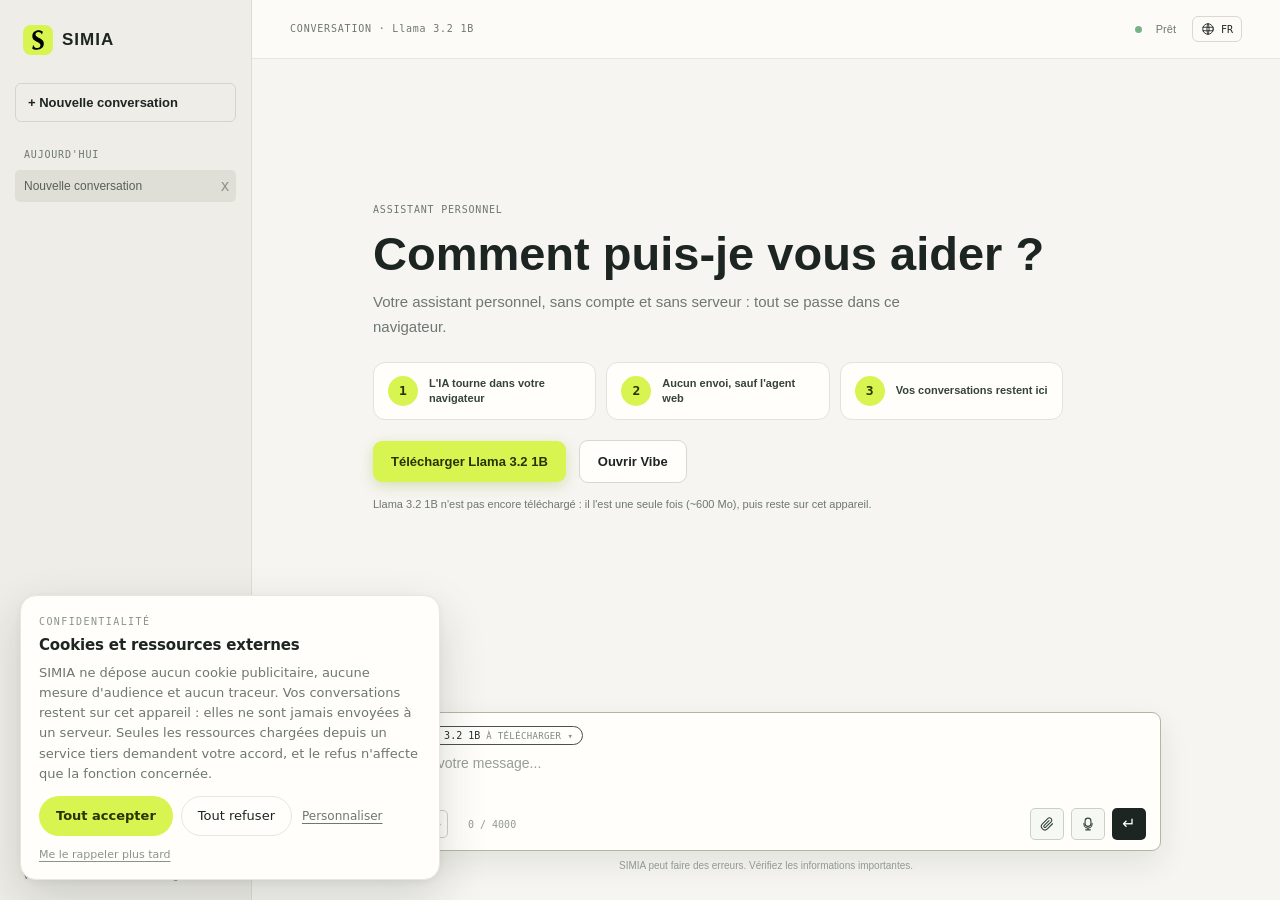
==== commit e5e3efa5: "Installeur Windows, import honnete et pastille du modele d'image Le retour d'usage etait net : un mo" ====
--- a/web/index.html
+++ b/web/index.html
@@ -202,9 +202,15 @@
                 <button type="button" role="menuitem" data-code-new="text">Texte</button>
               </div>
             </div>
-            <button type="button" class="code-tool" id="code-preview-toggle" aria-label="Aperçu du fichier" title="Aperçu du fichier" aria-pressed="false"><svg viewBox="0 0 24 24" aria-hidden="true" focusable="false"><rect x="4" y="5" width="16" height="14" rx="1.6"/><path d="M10 9.4 15 12l-5 2.6Z" fill="currentColor" stroke="none"/></svg></button>
+            <button type="button" class="code-tool" id="code-preview-toggle" aria-label="Afficher l'aperçu" title="Afficher l'aperçu" aria-pressed="false"><svg viewBox="0 0 24 24" aria-hidden="true" focusable="false"><path d="M3.4 3.4l17.2 17.2"></path><path d="M9.9 7.2A10.6 10.6 0 0 1 12 7c5.9 0 9.3 5 9.3 5a16 16 0 0 1-2.9 3.1"></path><path d="M6.5 8.7A15.6 15.6 0 0 0 2.7 12s3.4 5 9.3 5a10 10 0 0 0 3.2-.5"></path><path d="M9.9 10.2a3 3 0 0 0 4.2 4.2"></path></svg></button>
             <button type="button" class="code-tool code-tool-close" id="code-close" aria-label="Fermer Vibe" title="Fermer Vibe">✕</button>
           </div>
+        </div>
+        <div class="code-draft-bar" id="code-draft-bar" hidden>
+          <span class="code-draft-dot" aria-hidden="true"></span>
+          <span class="code-draft-bar-text" id="code-draft-bar-text"></span>
+          <button type="button" class="code-draft-accept" id="code-draft-accept">Autoriser</button>
+          <button type="button" class="code-draft-refuse" id="code-draft-refuse">Refuser</button>
         </div>
         <div class="code-body" id="code-body" data-tree="shown">
           <aside class="code-tree" id="code-tree" aria-label="Fichiers du projet">
@@ -349,6 +355,11 @@
               <span class="composer-steps-dot" aria-hidden="true"></span>
               <span id="composer-steps-name">Étapes</span>
             </button>
+            <button type="button" class="composer-chip composer-image" id="composer-image" aria-haspopup="dialog" hidden>
+              <svg class="composer-image-icon" viewBox="0 0 24 24" aria-hidden="true" focusable="false"><rect x="3" y="4" width="18" height="16" rx="3"></rect><circle cx="8.5" cy="9.5" r="1.6"></circle><path d="M3.5 17.5 9 12l4 4 3-2.5 4.5 4"></path></svg>
+              <span class="composer-image-text" id="composer-image-text">Modèle d'image</span>
+              <span class="composer-chip-caret" aria-hidden="true">▾</span>
+            </button>
           </div>
           <textarea id="prompt" rows="1" maxlength="4000" placeholder="Écrivez votre message..." aria-label="Votre message"></textarea>
           <input id="attachment-input" type="file" multiple hidden accept=".txt,.md,.markdown,.csv,.tsv,.json,.html,.htm,.css,.js,.mjs,.ts,.py,.xml,.yml,.yaml,.log,.rtf,.pdf,.docx,.xlsx,.xlsm,.pptx,.odt,.ods,.odp,.epub,.tex,.png,.jpg,.jpeg,.webp,.gif,.avif,.webm,.mp4,.glb,text/*,application/json,application/rtf,text/rtf,application/pdf,application/vnd.openxmlformats-officedocument.wordprocessingml.document,application/vnd.openxmlformats-officedocument.spreadsheetml.sheet,application/vnd.openxmlformats-officedocument.presentationml.presentation,application/vnd.oasis.opendocument.text,application/vnd.oasis.opendocument.spreadsheet,application/vnd.oasis.opendocument.presentation,application/epub+zip,image/*,video/*,model/gltf-binary">
@@ -380,6 +391,19 @@
             <button class="icon-button" id="settings-close" type="button" aria-label="Fermer les paramètres" title="Fermer les paramètres"><svg class="icon-cross" viewBox="0 0 24 24" aria-hidden="true" focusable="false"><path d="M7 7l10 10M17 7L7 17"></path></svg></button>
           </div>
 
+          <div class="setting-row setting-row-global" id="setting-language-row">
+            <div class="setting-text">
+              <span class="setting-name" id="setting-language-name">Langue</span>
+              <span class="setting-hint" id="setting-language-hint">Toute l'interface : réglages, bibliothèque de modèles et notes des packs.</span>
+            </div>
+            <select id="setting-language" aria-labelledby="setting-language-name">
+              <option value="fr">Français</option>
+              <option value="en">English</option>
+              <option value="es">Español</option>
+              <option value="ja">日本語</option>
+            </select>
+          </div>
+
           <div class="settings-tabs" id="settings-tabs" role="tablist" aria-label="Sections des paramètres">
             <button class="settings-tab is-active" id="settings-sec-model" type="button" role="tab" aria-controls="settings-panel-model" aria-selected="true" data-settings-tab="model">Modèle</button>
             <button class="settings-tab" id="settings-sec-reply" type="button" role="tab" aria-controls="settings-panel-reply" aria-selected="false" tabindex="-1" data-settings-tab="reply">Réponses</button>
@@ -434,6 +458,33 @@
                   <span id="image-picker-name">SD-Turbo</span><span id="image-picker-meta">512 px · 4 pas</span>
                 </button>
               </div>
+              <div class="setting-row setting-row-stack" id="setting-image-lora" hidden>
+                <div class="setting-text">
+                  <span class="setting-name" id="setting-image-lora-name">Style LoRA</span>
+                  <span class="setting-hint" id="image-lora-hint">Déposez un LoRA .safetensors dans models/image/loras/ : il apparaît ici.</span>
+                </div>
+                <div class="setting-inline">
+                  <select id="image-lora" aria-labelledby="setting-image-lora-name">
+                    <option value="">Aucun style</option>
+                  </select>
+                  <label class="setting-weight" for="image-lora-weight">
+                    <input id="image-lora-weight" type="number" min="0" max="2" step="0.1" value="0.8" inputmode="decimal">
+                    <span>poids</span>
+                  </label>
+                </div>
+              </div>
+              <div class="setting-row setting-row-stack" id="setting-image-folder" hidden>
+                <div class="setting-text">
+                  <span class="setting-name" id="setting-image-folder-name">Dossier des modèles d'image</span>
+                  <span class="setting-hint" id="image-folder-hint">Un .safetensors ou un .gguf déposé dans models/image/ apparaît dans la bibliothèque, comme un plugin.</span>
+                </div>
+                <div class="setting-inline setting-inline-wrap">
+                  <button class="primary-button" type="button" data-import-button>Importer un fichier…</button>
+                  <button class="secondary-button" id="image-folder-open" type="button">Ouvrir le dossier</button>
+                  <button class="secondary-button" id="image-folder-refresh" type="button">Actualiser</button>
+                </div>
+                <p class="setting-hint import-progress" data-import-progress hidden></p>
+              </div>
               <p class="setting-note" id="download-info">The first download can take a few minutes. The model stays cached on this device.</p>
             </section>
 
@@ -521,7 +572,7 @@
                   <span class="setting-name" id="settings-code-preview-name">Aperçu automatique</span>
                   <span class="setting-hint" id="settings-code-preview-hint">Ouvre l'aperçu dès qu'un fichier HTML, CSS ou Markdown est ouvert.</span>
                 </div>
-                <label class="switch"><input id="setting-code-preview" type="checkbox" checked><span class="switch-track" aria-hidden="true"></span></label>
+                <label class="switch"><input id="setting-code-preview" type="checkbox"><span class="switch-track" aria-hidden="true"></span></label>
               </div>
             </section>
 
@@ -602,8 +653,21 @@
       <div class="model-library-actions"><button class="model-help-button" id="model-recommend" type="button">M'aider à choisir</button><button class="my-model-button" id="my-model-toggle" type="button">Mon assistant</button><button class="icon-button" id="model-library-close" type="button" aria-label="Fermer"><svg class="icon-cross" viewBox="0 0 24 24" aria-hidden="true" focusable="false"><path d="M7 7l10 10M17 7L7 17"></path></svg></button></div>
     </div>
     <p class="model-library-intro" id="model-library-intro">Choisissez selon votre usage. Vous pourrez télécharger le modèle sélectionné juste après.</p>
+    <div class="model-library-tools">
+      <label class="model-search" for="model-search">
+        <svg viewBox="0 0 24 24" aria-hidden="true" focusable="false"><circle cx="11" cy="11" r="6.5"></circle><path d="M16 16l4.5 4.5"></path></svg>
+        <input id="model-search" type="search" placeholder="Rechercher un modèle" autocomplete="off" aria-label="Rechercher un modèle">
+      </label>
+      <!-- Une carte en bas de la grille obligeait a faire defiler quinze
+           modeles pour installer le sien. Le geste est ici, toujours visible. -->
+      <button class="model-import-button" id="model-import" type="button" hidden>
+        <svg viewBox="0 0 24 24" aria-hidden="true" focusable="false"><path d="M12 16V4"></path><path d="m7 9 5-5 5 5"></path><path d="M4 16v2a2 2 0 0 0 2 2h12a2 2 0 0 0 2-2v-2"></path></svg>
+        <span id="model-import-label">Installer un modèle</span>
+      </button>
+      <p class="model-summary" id="model-summary" aria-live="polite"></p>
+    </div>
+    <div class="model-active" id="model-active" hidden></div>
     <div class="model-filters" id="model-filters" role="tablist" aria-label="Filtrer les modèles"></div>
-    <p class="model-summary" id="model-summary" aria-live="polite"></p>
     <div class="model-cards" id="model-cards"></div>
   </dialog>
   <dialog class="custom-model-dialog" id="custom-model-dialog" aria-labelledby="custom-model-title">
@@ -646,6 +710,7 @@
     <input id="custom-model-import-file" type="file" accept="application/json,.json" hidden>
   </dialog>
   <div class="drop-veil" id="drop-veil" hidden aria-hidden="true"><span id="drop-veil-label">Déposez les fichiers ici</span></div>
+  <input id="image-import-input" type="file" accept=".safetensors,.gguf,.ckpt,.pt" hidden>
   <script type="module" src="app.js"></script>
 </body>
 </html>
--- a/web/styles.css
+++ b/web/styles.css
@@ -56,6 +56,14 @@
 .engine-chip-dot{display:none}
 .engine-chip-icon{flex:none;width:11px;height:11px;fill:none;stroke:#6d8a3c;stroke-width:1.9;stroke-linecap:round;stroke-linejoin:round}
 .engine-chip b{min-width:0;overflow:hidden;text-overflow:ellipsis;white-space:nowrap;font:inherit;color:inherit}
+/* Le style actif voyage dans la meme pastille que le modele : deux informations,
+   un seul objet a lire. L'ecart entre les deux se voit a la couleur. */
+.engine-chip-sep{flex:none;color:#a8b3a4;font:inherit}
+.engine-chip-lora{color:#4f6b3f}
+.engine-chip-lora.is-warning{color:#8a4b1f}
+.engine-chip-tag{flex:none;padding:1px 4px;border-radius:3px;background:#e6efdc;color:#4f6b3f;font:800 8px "DM Mono",monospace;letter-spacing:.06em;text-transform:uppercase}
+.engine-chip.is-warning{border-color:#e0c3a4;background:#fdf3e7}
+.engine-chip.is-warning .engine-chip-icon{stroke:#b5762f}
 .back-button { width:27px; height:27px; flex:none; margin:0; border:1px solid #d9d9d1; border-radius:5px; background:transparent; color:var(--ink); font-size:17px; line-height:1; }.back-button:hover{background:var(--surface)}.back-button[hidden]{display:none}
 .top-actions { position:static; display:flex;justify-self:end; align-items:center; gap:16px; }
 .app-menu-wrap { display:none }
@@ -196,6 +204,8 @@
    de fenetre, que l'on ne voit pas quand on vise la conversation. */
 .drop-veil{position:fixed;inset:12px;z-index:60;display:flex;align-items:center;justify-content:center;border:2px dashed #9fbf9c;border-radius:14px;background:rgba(243,246,239,.84);backdrop-filter:blur(3px);color:#4d6b52;font:500 13px "DM Mono",monospace;letter-spacing:.08em;text-transform:uppercase;pointer-events:none}
 .drop-veil[hidden]{display:none}
+.import-progress{margin:6px 0 0;color:#4f6b3f;font-family:"DM Mono",monospace;font-size:10.5px}
+.import-progress[hidden]{display:none}
 .composer:focus-within { border-color:#aebaa0; box-shadow:0 12px 31px rgba(34,43,36,.09); }
 textarea { display:block; resize:none; outline:0; border:0; width:100%; min-height:53px; max-height:180px; color:var(--ink); background:transparent; font-size:14px; line-height:1.55; }
 textarea::placeholder { color:#989e99; }
@@ -220,6 +230,10 @@
 .message-image{margin:12px 0 0;max-width:min(520px,100%);border:1px solid #d8ded5;border-radius:10px;background:#fffefa;overflow:hidden}
 .message-image .image-frame{position:relative;aspect-ratio:1/1;background:repeating-linear-gradient(45deg,#f2f4ee,#f2f4ee 10px,#e9ede4 10px,#e9ede4 20px);display:grid;place-items:center}
 .message-image .image-frame img{width:100%;height:100%;object-fit:cover;display:block}
+/* Une video na pas le cadre carre dune image : sa hauteur suit le media,
+   sinon le lecteur se retrouve dans une boite au mauvais format. */
+.message-video .image-frame{aspect-ratio:auto;background:#0d1210}
+.message-video .image-frame video{width:100%;height:auto;display:block;background:#0d1210}
 .message-image[data-loading="true"] .image-frame::after{content:"";width:26px;height:26px;border:2px solid #c3cbc0;border-top-color:#7d8f6a;border-radius:50%;animation:imageSpin .9s linear infinite}
 .message-image[data-missing="true"] .image-frame::after{content:"image introuvable";font:500 11px "DM Mono",monospace;color:#8a948a;animation:none;border:0;width:auto;height:auto}
 @keyframes imageSpin{to{transform:rotate(360deg)}}
@@ -268,6 +282,10 @@
 .settings-panel button.settings-tab:hover { background:#f2f5ec; color:var(--ink); }
 .settings-panel button.settings-tab.is-active { color:var(--ink); box-shadow:inset 0 -2px 0 var(--accent); }
 @media (max-width:560px) { .settings-tabs { flex-wrap:wrap; padding-bottom:4px; } }
+/* La langue vaut pour toute la fenetre : elle reste au-dessus des onglets,
+   visible depuis n'importe quelle section. */
+.settings-panel .setting-row-global { padding:2px 18px 10px; border-bottom:1px solid var(--line); }
+.settings-panel .setting-row-global + .settings-tabs { border-bottom:1px solid var(--line); }
 .settings-body { flex:1; min-height:0; overflow-y:auto; padding:2px 18px 6px; overscroll-behavior:contain; }
 .settings-section { padding:6px 0 8px; }
 .settings-section[hidden] { display:none !important; }
@@ -278,9 +296,16 @@
 .setting-name { display:flex; align-items:baseline; gap:7px; color:var(--ink); font-size:12.5px; font-weight:700; line-height:1.35; }
 .setting-value { padding:1px 6px; border-radius:999px; background:#eef4e6; color:#3f5b28; font:600 10px "DM Mono",monospace; }
 .setting-hint { color:var(--muted); font-size:10.5px; line-height:1.45; }
+/* Un reglage qui ne peut pas fonctionner le dit en couleur, pas en silence. */
+.setting-hint.is-warning { color:#8a4b1f; }
 .setting-note { margin:6px 0 0; color:var(--muted); font-size:10.5px; line-height:1.45; }
 .setting-note:empty { display:none; }
 .setting-inline { display:flex; flex-wrap:wrap; align-items:center; gap:8px; }
+/* Poids d'un LoRA : un nombre court, colle a son libelle, plutot qu'un champ
+   pleine largeur qui laisserait croire qu'on saisit du texte. */
+.setting-weight { display:flex; align-items:center; gap:6px; color:var(--muted); font-size:11px; }
+.setting-weight input { width:66px; padding:6px 8px; border:1px solid #d5d9d2; border-radius:7px; background:var(--surface); color:var(--ink); font:500 12px "DM Mono",monospace; }
+#image-lora { min-width:150px; max-width:100%; }
 .setting-badge { padding:3px 9px; border-radius:999px; background:#eef4e6; border:1px solid #c9d8bd; color:#3f5b28; font:600 10px "DM Mono",monospace; }
 .setting-badge[hidden] { display:none !important; }
 .setting-row .model-picker { width:100%; }
@@ -313,34 +338,77 @@
 #image-info { max-height:66px; overflow:hidden; }
 #model-select{display:none!important}
 .model-picker-label{font-size:11px!important;font-weight:800}.model-picker{display:flex;align-items:center;justify-content:space-between;width:min(100%,430px);margin-top:7px;padding:10px 11px!important;border:1px solid #cbd4c8!important;border-radius:6px!important;background:#f5f8f0!important;color:var(--ink)!important;text-align:left}.model-picker:hover{border-color:#879888!important;background:#edf3e8!important}.model-picker span{display:block}#model-picker-name{font-size:12px}#model-picker-meta{color:var(--muted);font:500 9px "DM Mono",monospace}.model-required{max-width:510px;padding:15px;border:1px solid #cbd7c6;border-radius:7px;background:#f2f7ed}.model-required strong{font-size:13px}.model-required p{margin:6px 0 12px;color:#59675d;font-size:12px;line-height:1.55}.open-model-library{border:0;border-radius:5px;padding:8px 10px;background:var(--accent);color:var(--accent-ink);font-size:11px;font-weight:800}
-.model-library{width:min(900px,calc(100% - 28px));max-height:min(640px,calc(100dvh - 120px));border:1px solid #d3d7cd;border-radius:10px;padding:0;background:var(--surface);color:var(--ink);box-shadow:0 22px 65px rgba(28,36,31,.25);overflow:hidden}.model-library[open]{display:flex;flex-direction:column}
+.model-library{width:min(1020px,calc(100% - 28px));max-height:min(880px,calc(100dvh - 48px));border:1px solid #d3d7cd;border-radius:12px;padding:0;background:var(--surface);color:var(--ink);box-shadow:0 22px 65px rgba(28,36,31,.25);overflow:hidden}.model-library[open]{display:flex;flex-direction:column}
 /* Colonne souple plutot qu'une grille a quatre lignes fixes : le bandeau de
    catalogue peut s'inserer apres l'en-tete, et une grille comptait alors cinq
    enfants pour quatre pistes — la ligne des filtres tombait sur une piste a
    0 px et disparaissait, les cartes debordaient sous le bord du dialogue. */
 .model-library[open] > *{flex:none}
 .model-library[open] > .model-cards{flex:1 1 auto;min-height:0}
-.model-library::backdrop,.custom-model-dialog::backdrop{background:rgba(28,36,31,.38);backdrop-filter:blur(3px)}.model-library-header{display:flex;align-items:flex-start;justify-content:space-between;gap:18px;padding:16px 20px 0}.model-library-header>div:first-child{min-width:0}.model-library-actions{display:flex;flex:none;flex-wrap:wrap;align-items:center;justify-content:flex-end;gap:8px}.model-library-header{gap:20px}.my-model-button{cursor:pointer;border:1px solid #9bb76c;border-radius:6px;background:var(--accent);padding:7px 10px;color:var(--accent-ink);font-size:10.5px;font-weight:800;transition:background .15s ease}.my-model-button:hover{background:#c9e744}.model-help-button{cursor:pointer;border:1px solid #d5d9d2;border-radius:6px;padding:7px 10px;background:transparent;color:#4d5850;font-size:10.5px;font-weight:800;transition:border-color .15s ease,background .15s ease,color .15s ease}.model-help-button:hover{border-color:#9ab387;background:#f4f8ef;color:var(--ink)}.model-library h2{margin:5px 0 0;font-size:20px}.model-library-intro{max-width:680px;margin:9px 20px 12px;color:var(--muted);font-size:12px;line-height:1.55}.model-filters{display:flex;gap:7px;margin:0 20px;padding:0 0 10px;overflow-x:auto;overscroll-behavior-x:contain;border-bottom:1px solid var(--line);scrollbar-width:thin}.model-filters button{flex:none;cursor:pointer;border:1px solid #d5d9d2;border-radius:6px;padding:8px 11px;background:transparent;color:#5c675f;font-size:10px;font-weight:800;transition:border-color .15s ease,background .15s ease,color .15s ease}.model-filters button.active{border-color:#b8cd83;background:var(--accent);color:var(--accent-ink)}.model-cards{display:grid;grid-template-columns:repeat(2,minmax(0,1fr));align-content:start;gap:12px;overflow-y:auto;padding:14px 20px 18px;scrollbar-width:thin}.model-card{display:flex;height:180px;flex-direction:column;gap:10px;padding:15px 16px;border:1px solid #d8ded5;border-radius:8px;background:#fffefa;transition:border-color .15s ease,box-shadow .15s ease}.model-card:hover{border-color:#c6d0bd}.model-card-head{display:flex;align-items:center;justify-content:space-between;gap:8px}.model-badge{flex:none;border-radius:20px;padding:3px 8px;background:var(--accent);color:var(--accent-ink);font:800 9px "DM Mono",monospace;letter-spacing:.05em}.model-badge-download{background:#e8ece7;color:#5b6a5c}.model-origin{display:inline-flex;margin-left:7px;padding:1px 5px;border-radius:4px;font:700 8px "DM Mono",monospace;letter-spacing:.06em;vertical-align:1px}.model-origin-server{background:#e5eefc;color:#2c5a95}
-.model-origin-eu{background:#e8e9f7;color:#3a3d8f;margin-left:0;margin-right:6px}.model-origin-cdn{background:#f0ece2;color:#7d6a41}.model-origin-style{background:#e6efdc;color:#4f6b3f}.native-version-banner{margin:10px 22px 0;padding:9px 12px;border:1px solid #cfdcf0;border-radius:7px;background:#eef4fd;color:#2c4a72;font-size:11.5px;line-height:1.45}.model-card.remote{border-style:dashed}.model-card.remote .model-card-footer button{border:1px dashed #c3cbc0;background:transparent;color:#5b6a5c}.model-card.remote .model-card-footer button:hover{border-style:solid;border-color:#9ab387;background:#f4f8ef;color:var(--ink)}.model-card-note{color:#5f7a52}.model-cards-empty{grid-column:1/-1;margin:26px 0;color:var(--muted);font-size:12px;text-align:center}.model-card.selected{border-color:#8fae5c;box-shadow:inset 0 0 0 1px #c9df9a;background:#fbfdf7}.model-card.recommended{background:#f7fbf1}.model-category{margin:0 0 7px;color:#738165;font:500 9px "DM Mono",monospace;letter-spacing:.08em;text-transform:uppercase}.model-card h3{margin:0;font-size:14px}.model-card h3+p{margin:7px 0 0;color:#647068;font-size:11.5px;line-height:1.55;display:-webkit-box;-webkit-line-clamp:3;-webkit-box-orient:vertical;overflow:hidden}.model-card-footer{display:flex;align-items:center;justify-content:space-between;gap:10px;margin-top:auto;color:#5f6a62;font:500 10.5px "DM Mono",monospace}.model-card-footer button{cursor:pointer;border:0;border-radius:6px;padding:8px 11px;background:var(--ink);color:#fff;font-size:10.5px;font-weight:800;transition:background .15s ease}.model-card-footer button:hover{background:#33433a}.model-card.selected .model-card-footer button{background:#e8eee3;color:#3f4d3c;cursor:default}.model-card-link{cursor:pointer;display:inline-block;border-radius:6px;padding:8px 11px;background:var(--ink);color:#fff;font-size:10.5px;font-weight:800;text-decoration:none;transition:background .15s ease}.model-card-link:hover{background:#33433a}.model-card.desktop-only-card{border-style:dashed;background:#fbfaf5}.model-card.desktop-only-card h3+p{-webkit-line-clamp:5}.model-card.image-card.selected{border-color:#8fae5c;box-shadow:inset 0 0 0 1px #c9df9a;background:#fbfdf7}.model-card.image-card.selected .model-card-footer button{background:#e8eee3;color:#3f4d3c;cursor:default}
+.model-library::backdrop,.custom-model-dialog::backdrop{background:rgba(28,36,31,.38);backdrop-filter:blur(3px)}.model-library-header{display:flex;align-items:flex-start;justify-content:space-between;gap:18px;padding:16px 20px 0}.model-library-header>div:first-child{min-width:0}.model-library-actions{display:flex;flex:none;flex-wrap:wrap;align-items:center;justify-content:flex-end;gap:8px}.model-library-header{gap:20px}.my-model-button{cursor:pointer;border:1px solid #9bb76c;border-radius:6px;background:var(--accent);padding:7px 10px;color:var(--accent-ink);font-size:10.5px;font-weight:800;transition:background .15s ease}.my-model-button:hover{background:#c9e744}.model-help-button{cursor:pointer;border:1px solid #d5d9d2;border-radius:6px;padding:7px 10px;background:transparent;color:#4d5850;font-size:10.5px;font-weight:800;transition:border-color .15s ease,background .15s ease,color .15s ease}.model-help-button:hover{border-color:#9ab387;background:#f4f8ef;color:var(--ink)}.model-library h2{margin:5px 0 0;font-size:20px}/* L'intro explique ce que la fenetre fait : la tronquer a deux lignes coupait
+   la phrase au milieu. Elle tient sur ses lignes, la liste s'ajuste. */
+.model-library-intro{max-width:760px;margin:6px 20px 8px;color:var(--muted);font-size:11.5px;line-height:1.5}.model-filters{display:flex;gap:6px;margin:0 20px;padding:0 0 8px;overflow-x:auto;overscroll-behavior-x:contain;border-bottom:1px solid var(--line);scrollbar-width:thin}.model-filters button{flex:none;cursor:pointer;border:1px solid #d5d9d2;border-radius:6px;padding:6px 10px;background:transparent;color:#5c675f;font-size:10px;font-weight:800;transition:border-color .15s ease,background .15s ease,color .15s ease}.model-filters button.active{border-color:#b8cd83;background:var(--accent);color:var(--accent-ink)}/* `grid-auto-rows:max-content` est une garde, pas un ornement : sans elle, une
+   carte dont `min-height` vaut 0 donne une contribution nulle a la rangee, et
+   la grille ecrase les rangees a 55 px — les 16 cartes debordaient hors de
+   leur propre cadre. La hauteur de rangee suit donc le contenu, jamais le
+   calcul du parent. */
+.model-cards{display:grid;grid-template-columns:repeat(auto-fill,minmax(300px,1fr));grid-auto-rows:max-content;align-content:start;gap:11px;overflow-y:auto;padding:14px 20px 18px;scrollbar-width:thin}/* Cartes plus compactes qu'avant : 180 px de haut chacune obligeaient a faire
+   defiler treize ecrans. La hauteur suit desormais le contenu, la note est
+   limitee a deux lignes, et la fiche complete reste dans l'infobulle.
+   Pas de `min-height:0` ici : dans une grille, il annule la contribution de la
+   carte a sa rangee et la fait s'ecraser sur elle-meme. */
+.model-card{display:flex;flex-direction:column;gap:8px;padding:12px 13px;border:1px solid #d8ded5;border-radius:9px;background:#fffefa;transition:border-color .15s ease,box-shadow .15s ease}.model-card:hover{border-color:#bccbb1;box-shadow:0 3px 12px rgba(40,55,45,.07)}.model-card-head{display:flex;align-items:center;justify-content:space-between;gap:8px}.model-badge{flex:none;border-radius:20px;padding:3px 8px;background:var(--accent);color:var(--accent-ink);font:800 9px "DM Mono",monospace;letter-spacing:.05em}.model-badge-download{background:#e8ece7;color:#5b6a5c}.model-origin{display:inline-flex;margin-left:7px;padding:1px 5px;border-radius:4px;font:700 8px "DM Mono",monospace;letter-spacing:.06em;vertical-align:1px}.model-origin-server{background:#e5eefc;color:#2c5a95}
+.model-origin-eu{background:#e8e9f7;color:#3a3d8f;margin-left:0;margin-right:6px}.model-origin-cdn{background:#f0ece2;color:#7d6a41}.model-origin-style{background:#e6efdc;color:#4f6b3f}.native-version-banner{margin:10px 22px 0;padding:9px 12px;border:1px solid #cfdcf0;border-radius:7px;background:#eef4fd;color:#2c4a72;font-size:11.5px;line-height:1.45}.model-card.remote{border-style:dashed}.model-card.remote .model-card-footer button{border:1px dashed #c3cbc0;background:transparent;color:#5b6a5c}.model-card.remote .model-card-footer button:hover{border-style:solid;border-color:#9ab387;background:#f4f8ef;color:var(--ink)}.model-card-note{color:#5f7a52}/* Ce qui manque a un pack video depose a la main, nomme sous la carte. */
+.model-missing{margin:6px 0 0;color:#8a5a2b;font:500 10.5px/1.45 "DM Mono",monospace}.model-cards-empty{grid-column:1/-1;margin:26px 0;color:var(--muted);font-size:12px;text-align:center}.model-card.selected{border-color:#8fae5c;box-shadow:inset 0 0 0 1px #c9df9a;background:#fbfdf7}.model-card.recommended{background:#f7fbf1}.model-category{margin:0 0 7px;color:#738165;font:500 9px "DM Mono",monospace;letter-spacing:.08em;text-transform:uppercase}.model-card h3{margin:0;font-size:13.5px;line-height:1.3}.model-card h3+p{margin:5px 0 0;color:#647068;font-size:11px;line-height:1.5;display:-webkit-box;-webkit-line-clamp:2;-webkit-box-orient:vertical;overflow:hidden}.model-card-footer{display:flex;align-items:center;justify-content:space-between;gap:10px;margin-top:auto;color:#5f6a62;font:500 10.5px "DM Mono",monospace}.model-card-footer button{cursor:pointer;border:0;border-radius:6px;padding:8px 11px;background:var(--ink);color:#fff;font-size:10.5px;font-weight:800;transition:background .15s ease}.model-card-footer button:hover{background:#33433a}.model-card.selected .model-card-footer button{background:#e8eee3;color:#3f4d3c;cursor:default}.model-card-link{cursor:pointer;display:inline-block;border-radius:6px;padding:8px 11px;background:var(--ink);color:#fff;font-size:10.5px;font-weight:800;text-decoration:none;transition:background .15s ease}.model-card-link:hover{background:#33433a}.model-card.desktop-only-card{border-style:dashed;background:#fbfaf5}.model-card.desktop-only-card h3+p{-webkit-line-clamp:5}.model-card.image-card.selected{border-color:#8fae5c;box-shadow:inset 0 0 0 1px #c9df9a;background:#fbfdf7}.model-card.image-card.selected .model-card-footer button{background:#e8eee3;color:#3f4d3c;cursor:default}
 /* Trois familles lisibles d'un coup d'oeil : fourni (accent plein), deja
    telecharge (neutre), a recuperer (pointille, plus discret). */
 .model-card.image-card.family-bundled{border-color:#9bb76c;border-width:2px;background:#f6faf0}
 .model-card.image-card.family-remote{background:#faf9f5;border-style:dashed}
 .model-card.image-card.family-remote h3{color:#4c5650}
 .model-badge-bundled{background:var(--accent);color:var(--accent-ink)}
-.model-group-head{grid-column:1/-1;margin:6px 0 -2px;padding-top:14px;border-top:1px solid var(--line);color:#4c6b1f;font:700 9.5px "DM Mono",monospace;letter-spacing:.09em;text-transform:uppercase}
-.model-group-head:first-child{border-top:0;padding-top:0;margin-top:0}
+/* Pas de `position:sticky` ici : deux en-tetes consecutifs se collaient a la
+   meme ordonnee et se superposaient. Un en-tete par groupe, dans le flux,
+   reste lisible et ne depend d'aucun calcul de hauteur. */
+.model-group-head{grid-column:1/-1;margin:0;padding:10px 2px 6px;border-top:1px solid var(--line);color:#4c6b1f;font:700 9.5px "DM Mono",monospace;letter-spacing:.09em;text-transform:uppercase}
+.model-group-head:first-child{border-top:0;padding-top:0}
 .model-group-head.group-1{color:#5f6a62}
 .model-group-head.group-2{color:#8b938d}
 .model-summary{margin:0 22px 10px;color:#5f6a62;font:500 10px "DM Mono",monospace;letter-spacing:.03em}
 .model-summary[hidden]{display:none}
+/* Barre d'outils de la bibliotheque : la recherche et le decompte sur une
+   seule ligne. La recherche est le seul moyen de s'y retrouver avec 40 modeles
+   de texte et 15 packs d'image. */
+.model-library-tools{display:flex;flex-wrap:wrap;align-items:center;gap:8px 12px;margin:0 20px 9px}
+/* Installer un modele : le meme geste pour un modele de texte et une image.
+   Il vit dans l'en-tete, donc il ne depend plus de la longueur de la liste. */
+.model-import-button{display:inline-flex;align-items:center;gap:7px;flex:none;cursor:pointer;padding:7px 12px;border:1px dashed #b9c3b4;border-radius:7px;background:#f4f8ef;color:#33512a;font-size:11.5px;font-weight:800;transition:background .15s,border-color .15s}
+.model-import-button:hover{background:#e9f1e0;border-color:#8fae5c;border-style:solid}
+.model-import-button[hidden]{display:none}
+.model-import-button svg{width:14px;height:14px;flex:none;fill:none;stroke:currentColor;stroke-width:1.8;stroke-linecap:round;stroke-linejoin:round}
+.model-library-tools .model-summary{margin:0;flex:1 1 auto;min-width:0}
+.model-search{display:flex;flex:none;align-items:center;gap:7px;width:min(290px,100%);padding:7px 10px;border:1px solid #d5d9d2;border-radius:7px;background:#fffefa}
+.model-search:focus-within{border-color:#9ab387;box-shadow:0 0 0 2px rgba(154,179,135,.22)}
+.model-search svg{flex:none;width:13px;height:13px;fill:none;stroke:#77836f;stroke-width:1.9;stroke-linecap:round}
+.model-search input{flex:1 1 auto;min-width:0;border:0;background:transparent;color:var(--ink);font:500 12px "Manrope",sans-serif;outline:0}
+.model-search input::placeholder{color:#98a094}
+/* Bande « actif maintenant ». Deux moteurs separes vivent en meme temps :
+   la conversation et l'image. La bande les montre ensemble, avec le style. */
+.model-active{margin:0 20px 9px;padding:8px 10px;border:1px solid #dbe6cd;border-radius:8px;background:#f6faf0}
+.model-active[hidden]{display:none}
+.model-active-label{margin:0 0 7px;color:#6e8055;font:700 9px "DM Mono",monospace;letter-spacing:.09em}
+.model-active ul{display:flex;flex-wrap:wrap;gap:7px;margin:0;padding:0;list-style:none}
+.model-active-item{display:flex;align-items:center;gap:6px;min-width:0;max-width:100%;padding:4px 9px;border:1px solid #d5e2c4;border-radius:20px;background:#fff}
+.model-active-item.is-warning{border-color:#e3c9a8;background:#fdf4e9}
+.model-active-kind{flex:none;color:#7c8b6a;font:800 8px "DM Mono",monospace;letter-spacing:.07em}
+.model-active-name{min-width:0;overflow:hidden;text-overflow:ellipsis;white-space:nowrap;color:#39463c;font-weight:700;font-size:11px}
+.model-active-item.is-warning .model-active-name{color:#8a4b1f}
 .add-model-card{border-style:dashed;background:#fbfaf5}
 .add-model-card h3{font-size:15px}
 .add-model-card .model-card-footer button{border:1px dashed #c3cbc0;background:transparent;color:#4d5850}
 .add-model-card .model-card-footer button:hover{border-style:solid;border-color:#9ab387;background:#f4f8ef;color:var(--ink)} .model-card.image-card.selected .model-card-footer button{background:#e8eee3;color:#3f4d3c;cursor:default}.custom-model-dialog{width:min(560px,calc(100% - 32px));max-height:calc(100dvh - 64px);overflow-y:auto;border:1px solid #d8d8d1;border-radius:9px;padding:20px;background:var(--surface);color:var(--ink);box-shadow:0 18px 55px rgba(28,36,31,.2)}.custom-model-dialog h2{margin:15px 0 6px;font-size:22px}.custom-model-dialog p{margin:0 0 16px;color:var(--muted);font-size:12px;line-height:1.6}.custom-model-dialog label{display:block;margin:12px 0 5px;font-size:11px;font-weight:800}.custom-model-dialog input:not([type=file]),.custom-model-dialog select,.custom-model-dialog textarea{box-sizing:border-box;width:100%;border:1px solid #d8d8d1;border-radius:5px;padding:9px;background:#fffefa;color:var(--ink);font:11px "DM Mono",monospace}.custom-model-dialog textarea{resize:vertical}.custom-model-actions{display:flex;flex-wrap:wrap;gap:8px;margin-top:16px}.custom-model-actions button{border:0;border-radius:5px;padding:9px 10px;background:var(--accent);color:var(--accent-ink);font-size:10px;font-weight:800}.custom-model-actions .secondary-button{border:1px solid #d8d8d1;background:transparent;color:var(--ink)}
 .connected-tools-dialog{width:min(560px,calc(100% - 32px));border:1px solid #d8d8d1;border-radius:9px;padding:20px;background:var(--surface);color:var(--ink);box-shadow:0 18px 55px rgba(28,36,31,.2)}.connected-tools-dialog::backdrop{background:rgba(28,36,31,.38);backdrop-filter:blur(3px)}.connected-tools-dialog h2{margin:15px 0 6px;font-size:22px}.connected-tools-dialog>p{margin:0;color:var(--muted);font-size:12px;line-height:1.6}.connected-tools-list{display:grid;gap:8px;margin-top:18px}.connected-tool{display:grid!important;grid-template-columns:16px minmax(0,1fr);gap:10px;align-items:start;margin:0!important;padding:11px;border:1px solid #d8ded5;border-radius:6px;cursor:pointer}.connected-tool:has(input:checked){border-color:#9bb76c;background:#f5f9ed}.connected-tool input{width:15px;height:15px;margin:2px 0 0;accent-color:#769a2f}.connected-tool strong,.connected-tool small{display:block}.connected-tool strong{font-size:12px}.connected-tool small{margin-top:3px;color:var(--muted);font-size:10px;line-height:1.45}.connected-tool.is-unavailable{cursor:not-allowed;opacity:.55}.connected-tools-notice{margin-top:14px!important;padding-top:11px;border-top:1px solid var(--line);font-size:10px!important}
-.legal-dialog{width:min(550px,calc(100% - 32px));max-height:min(560px,calc(100dvh - 64px));overflow-y:auto;border:1px solid #d8d8d1;border-radius:9px;padding:20px;background:var(--surface);color:var(--ink);box-shadow:0 18px 55px rgba(28,36,31,.2)}.legal-dialog::backdrop{background:rgba(28,36,31,.32);backdrop-filter:blur(3px)}.legal-header{display:flex;align-items:center;justify-content:space-between}.legal-dialog h2{margin:15px 0;font-size:22px}.legal-dialog h3{margin:17px 0 5px;font-size:12px}.legal-dialog p{margin:0;color:var(--muted);font-size:12px;line-height:1.65}.legal-dialog a{color:var(--ink);font-weight:800}.legal-dialog .icon-button{background:transparent}
+.legal-dialog{width:min(550px,calc(100% - 32px));max-height:min(560px,calc(100dvh - 64px));overflow-y:auto;border:1px solid #d8d8d1;border-radius:9px;padding:20px;background:var(--surface);color:var(--ink);box-shadow:0 18px 55px rgba(28,36,31,.2)}.legal-dialog::backdrop{background:rgba(28,36,31,.32);backdrop-filter:blur(3px)}.legal-header{display:flex;align-items:center;justify-content:space-between}.legal-dialog h2{margin:15px 0;font-size:22px}.legal-dialog h3{margin:17px 0 5px;font-size:12px}.legal-dialog p{margin:0;color:var(--muted);font-size:12px;line-height:1.65}.legal-dialog a{color:var(--ink);font-weight:800}.legal-dialog strong{color:var(--ink);font-weight:800}.legal-dialog ul{margin:5px 0 0;padding-left:16px;color:var(--muted);font-size:12px;line-height:1.6}.legal-dialog li{margin-bottom:6px}.legal-dialog li::marker{color:#9ab387}.legal-updated{margin-top:16px !important;color:#8a938c !important;font-family:"DM Mono",monospace;font-size:11px !important}.legal-dialog .icon-button{background:transparent}
 .info-dialog{width:min(560px,calc(100% - 32px));max-height:min(600px,calc(100dvh - 64px));overflow-y:auto;border:1px solid #d8d8d1;border-radius:9px;padding:20px;background:var(--surface);color:var(--ink);box-shadow:0 18px 55px rgba(28,36,31,.2)}.info-dialog::backdrop{background:rgba(28,36,31,.32);backdrop-filter:blur(3px)}.info-dialog h2{margin:15px 0;font-size:22px}.info-dialog h3{margin:17px 0 5px;font-size:12px}.info-dialog p{margin:0;color:var(--muted);font-size:12px;line-height:1.65}.info-dialog ul{margin:6px 0 0;padding-left:18px;color:#59675d;font-size:11px;line-height:1.65}.info-dialog li{margin:3px 0}.info-dialog .icon-button{background:transparent}.info-dialog b{color:var(--ink)}
 .export-dialog{width:min(470px,calc(100% - 32px));max-height:calc(100dvh - 64px);overflow-y:auto;border:1px solid #d8d8d1;border-radius:9px;padding:20px;background:var(--surface);color:var(--ink);box-shadow:0 18px 55px rgba(28,36,31,.2)}.export-dialog::backdrop{background:rgba(28,36,31,.32);backdrop-filter:blur(3px)}.export-dialog h2{margin:15px 0 6px;font-size:22px}.export-dialog p{margin:0;color:var(--muted);font-size:12px;line-height:1.65}.export-actions{display:grid;gap:8px;margin-top:18px}.export-actions button{border:0;border-radius:5px;padding:10px;background:var(--accent);color:var(--accent-ink);font-size:11px;font-weight:800}.export-actions .secondary-button{border:1px solid #d8d8d1;background:transparent;color:var(--ink)}
 @keyframes rise { from{opacity:0;transform:translateY(9px)}to{opacity:1;transform:translateY(0)} } @keyframes pulse { 50%{transform:translateY(-3px);opacity:.35} } @keyframes status-pulse { 50%{box-shadow:0 0 0 7px rgba(255,255,255,.55);transform:scale(1.12)} } @keyframes load{0%{transform:translateX(-120%)}100%{transform:translateX(250%)}}
@@ -417,9 +485,19 @@
    Tout est en sombre pour detacher le code de la conversation claire. */
 .code-pane { display:none; grid-area:code; position:relative; min-width:0; min-height:0; border-right:1px solid #27312b; background:#171e1b; color:#dbe6dd; grid-template-rows:auto minmax(0,1fr) auto auto; --scroll-thumb:rgba(198,216,204,.26); --scroll-thumb-hover:rgba(198,216,204,.46); --scroll-thumb-active:rgba(198,216,204,.62); }
 .workspace[data-mode="code"] { grid-template-columns:minmax(0,1fr) 8px minmax(320px, var(--chat-width, 30%)); grid-template-areas:"topbar topbar topbar" "code split chat" "code split composer"; }
-/* Focus sur le chat : l'atelier garde de la place, la conversation en prend
-   davantage. Le mode code, lui, laisse l'essentiel a l'editeur. */
-.workspace[data-mode="code"][data-code-pane="chat"] { grid-template-columns:minmax(0,1fr) 8px minmax(360px, var(--chat-width, 46%)); }
+/* L'onglet « Chat » ramene la conversation seule : le volet de code et la
+   poignee disparaissent, et le projet reste ouvert (fichiers, brouillons et
+   aperçu sont retrouves tels quels en revenant sur « Code »). Le mode code,
+   lui, laisse l'essentiel a l'editeur. */
+.workspace[data-mode="code"][data-code-pane="chat"] { grid-template-columns:minmax(0,1fr); grid-template-areas:"topbar" "chat" "composer"; }
+.workspace[data-mode="code"][data-code-pane="chat"] .code-pane,
+.workspace[data-mode="code"][data-code-pane="chat"] .workspace-split { display:none; }
+/* La colonne de code bridait la conversation a 356 px ; seule, elle retrouve la
+   largeur de lecture du mode normal plutôt que d'etaler le texte sur 1200 px. */
+.workspace[data-mode="code"][data-code-pane="chat"] .chat { width:min(850px, 100%); margin:0 auto; padding:34px 32px 24px; }
+.workspace[data-mode="code"][data-code-pane="chat"] .composer,
+.workspace[data-mode="code"][data-code-pane="chat"] .disclaimer { width:min(790px, 100%); margin-left:auto; margin-right:auto; }
+.workspace[data-mode="code"][data-code-pane="chat"] .composer-wrap { padding:0 32px 19px; }
 /* Separateur entre le code et la conversation : une poignee de 8 px, un
    curseur col-resize, et une ligne visible qui s'epaissit au survol. */
 .workspace-split { display:none; }
@@ -434,6 +512,25 @@
 .workspace[data-mode="code"] .chat { width:100%; padding:26px 24px 20px; }
 .workspace[data-mode="code"] .composer-wrap { padding:0 24px 16px; }
 .workspace[data-mode="code"] .composer, .workspace[data-mode="code"] .document-tools, .workspace[data-mode="code"] .disclaimer { width:100%; }
+
+/* La reponse s'ecrit dans le fichier mais n'est pas encore acceptee : la barre
+   le dit, et porte les deux gestes. Sans elle, le code apparaissait a gauche
+   sans qu'on sache s'il etait enregistre. */
+.code-draft-bar { display:flex; align-items:center; gap:10px; padding:7px 10px; border-bottom:1px solid #3d4a2f; background:#1f2a1c; color:#d9e8c6; font:500 10.5px "DM Mono",monospace; }
+.code-draft-bar[hidden] { display:none; }
+.code-draft-dot { flex:none; width:7px; height:7px; border-radius:50%; background:#c7d95b; box-shadow:0 0 0 3px rgba(199,217,91,.18); animation:code-draft-pulse 1.6s ease-in-out infinite; }
+@keyframes code-draft-pulse { 0%,100% { opacity:1; } 50% { opacity:.35; } }
+.code-draft-bar-text { flex:1; min-width:0; overflow:hidden; text-overflow:ellipsis; white-space:nowrap; color:#c8d8b4; }
+.code-draft-bar button { flex:none; padding:4px 10px; border:1px solid #4a5b3c; border-radius:5px; background:#2b3a24; color:#dceccc; font:600 10px "DM Mono",monospace; cursor:pointer; }
+.code-draft-bar button:hover { border-color:#8fbf6c; background:#35492a; color:#f2fbe6; }
+.code-draft-bar .code-draft-accept { border-color:#7fa464; background:#31432a; color:#eaf7dc; }
+.code-draft-bar .code-draft-refuse:hover { border-color:#a4695c; background:#3a2b27; color:#f3d9d2; }
+.code-save-state[data-state="draft"] { color:#c7d95b; }
+
+@media (max-width: 560px) {
+  .code-draft-bar { flex-wrap:wrap; }
+  .code-draft-bar-text { white-space:normal; }
+}
 
 .code-pane-head { display:flex; align-items:center; gap:6px; padding:6px 8px; border-bottom:1px solid #2b352f; background:#1d2521; min-width:0; }
 .code-tabs { display:flex; flex:1; min-width:0; gap:4px; overflow-x:auto; scrollbar-width:none; }
@@ -484,6 +581,10 @@
 .code-tree-ext { padding:0 3px; border:1px solid #33413a; border-radius:3px; color:#8fa196; font:500 8px/1.5 "DM Mono",monospace; text-transform:uppercase; }
 .code-tree-name { flex:1; overflow:hidden; white-space:nowrap; text-overflow:ellipsis; }
 .code-tree-folder .code-tree-name { color:#c4d3c9; }
+/* Fichier dont la reponse attend une autorisation : un point suffit, la barre
+   du volet porte les deux boutons. */
+.code-tree-row.is-draft .code-tree-name { color:#dfeaa0; }
+.code-tree-row.is-draft .code-tree-name::after { content:" ●"; color:#c7d95b; font-size:8px; vertical-align:middle; }
 .code-tree-file.is-open .code-tree-name { color:#dfeae1; }
 .code-tree-file.is-active .code-tree-name { font-weight:700; }
 .code-tree-row .code-tree-actions { display:none; flex:none; }
@@ -572,6 +673,13 @@
 .code-model-hint[hidden] { display:none; }
 .code-model-hint button { padding:3px 8px; border:1px solid #3a4740; border-radius:5px; background:#28332c; color:#cfe0c9; font:500 9.5px "DM Mono",monospace; cursor:pointer; }
 .code-model-hint button:hover { border-color:#7fa464; color:#eef4e9; }
+/* Le modele qui ecrit n'est pas un modele de code : ce n'est pas une panne,
+   c'est une occasion d'ameliorer le resultat. Ambre discret plutot que rouge,
+   et le bouton porte l'invitation au lieu de la subir. */
+.code-model-hint.is-warning { color:#d8b98a; }
+.code-model-hint.is-warning #code-model-hint-text::before { content:"◆ "; color:#c9985a; }
+.code-model-hint button.is-suggested { border-color:#8a6a3c; background:#3a2f22; color:#f0dcc0; }
+.code-model-hint button.is-suggested:hover { border-color:#c9985a; color:#fff6e9; }
 .code-action { padding:5px 10px; border:1px solid #3a4740; border-radius:6px; background:#28332c; color:#c3d2c7; font:500 10.5px "DM Mono",monospace; transition:.15s ease; }
 .code-action:hover { border-color:#7fa464; background:#2f3b33; color:#e9f3e9; }
 .code-action:disabled { opacity:.5; cursor:wait; }
@@ -616,6 +724,8 @@
   .workspace[data-mode="code"] .composer-wrap { padding:0 14px 12px; }
   .workspace[data-mode="code"][data-code-pane="chat"] { grid-template-areas:"topbar" "chat" "composer"; }
   .workspace[data-mode="code"][data-code-pane="chat"] .code-pane { display:none; }
+  .workspace[data-mode="code"][data-code-pane="chat"] .chat { padding:22px 18px 16px; }
+  .workspace[data-mode="code"][data-code-pane="chat"] .composer-wrap { padding:0 14px 12px; }
   .workspace[data-mode="code"][data-code-pane="code"] .chat, .workspace[data-mode="code"][data-code-pane="code"] .composer-wrap { display:none; }
   .code-pane { border-right:0; }
   .code-body { grid-template-columns:minmax(0,1fr); }
@@ -687,7 +797,18 @@
 .composer-chip.composer-steps[hidden] { display:none; }
 .composer-steps-dot { width:6px; height:6px; border-radius:50%; background:#b7c1b5; box-shadow:0 0 0 2px rgba(183,193,181,.25); }
 .composer-chip.composer-steps[aria-pressed="true"] { border-color:#1d2522; background:#eef2e6; color:#141b17; }
-.composer-chip.composer-steps[aria-pressed="true"] .composer-steps-dot { background:#4f7d33; box-shadow:0 0 0 2px rgba(79,125,51,.22); }
+.composer-chip.composer-steps[aria-pressed="true"] .composer-steps-dot { background:#4f7d33; box-shadow:0 0 0 2px rgba(79,125,51,.22); }
+/* Modele d'image, a droite du prompt : sans lui, la conversation n'annoncait
+   que le modele de texte, et rien ne disait ce qui allait dessiner. Le
+   margin-left:auto le pousse a l'extremite, meme quand la ligne se replie. */
+.composer-chip.composer-image { margin-left:auto; }
+.composer-chip.composer-image[hidden] { display:none; }
+.composer-image-icon { width:12px; height:12px; flex:none; fill:none; stroke:currentColor; stroke-width:1.7; stroke-linecap:round; stroke-linejoin:round; opacity:.7; }
+.composer-chip.composer-image .composer-image-text { overflow:hidden; text-overflow:ellipsis; white-space:nowrap; }
+.composer-image-style { color:#4f6b3f; font-weight:700; }
+.composer-image-style.is-warning { color:#8a5a2b; }
+.composer-chip.composer-image.is-warning { border-color:#d8b48a; background:#fdf6ec; color:#7a4a15; }
+.composer-chip.composer-image.is-ready .composer-image-icon { opacity:1; color:#4f7d33; }
 
 /* Notifications non bloquantes. */
 .toast-stack { position:fixed; z-index:80; right:18px; bottom:18px; display:grid; gap:8px; max-width:min(390px, calc(100% - 36px)); pointer-events:none; }
@@ -778,6 +899,9 @@
   flex:none; border:0; border-radius:6px; padding:7px 12px;
   background:#4c6b1f; color:#fff; font-size:11.5px; font-weight:800; cursor:pointer;
 }
+/* Deux barres a la fois (bureau : cache et nouvelle archive) : elles
+   s'empilent au lieu de se recouvrir, sinon celle du haut avale les clics. */
+.update-bar + .update-bar{bottom:calc(12px + 62px)}
 .update-bar button[disabled]{opacity:.6; cursor:default}
 .update-bar .update-dismiss{
   background:transparent; color:#6e7771; padding:2px 4px;
